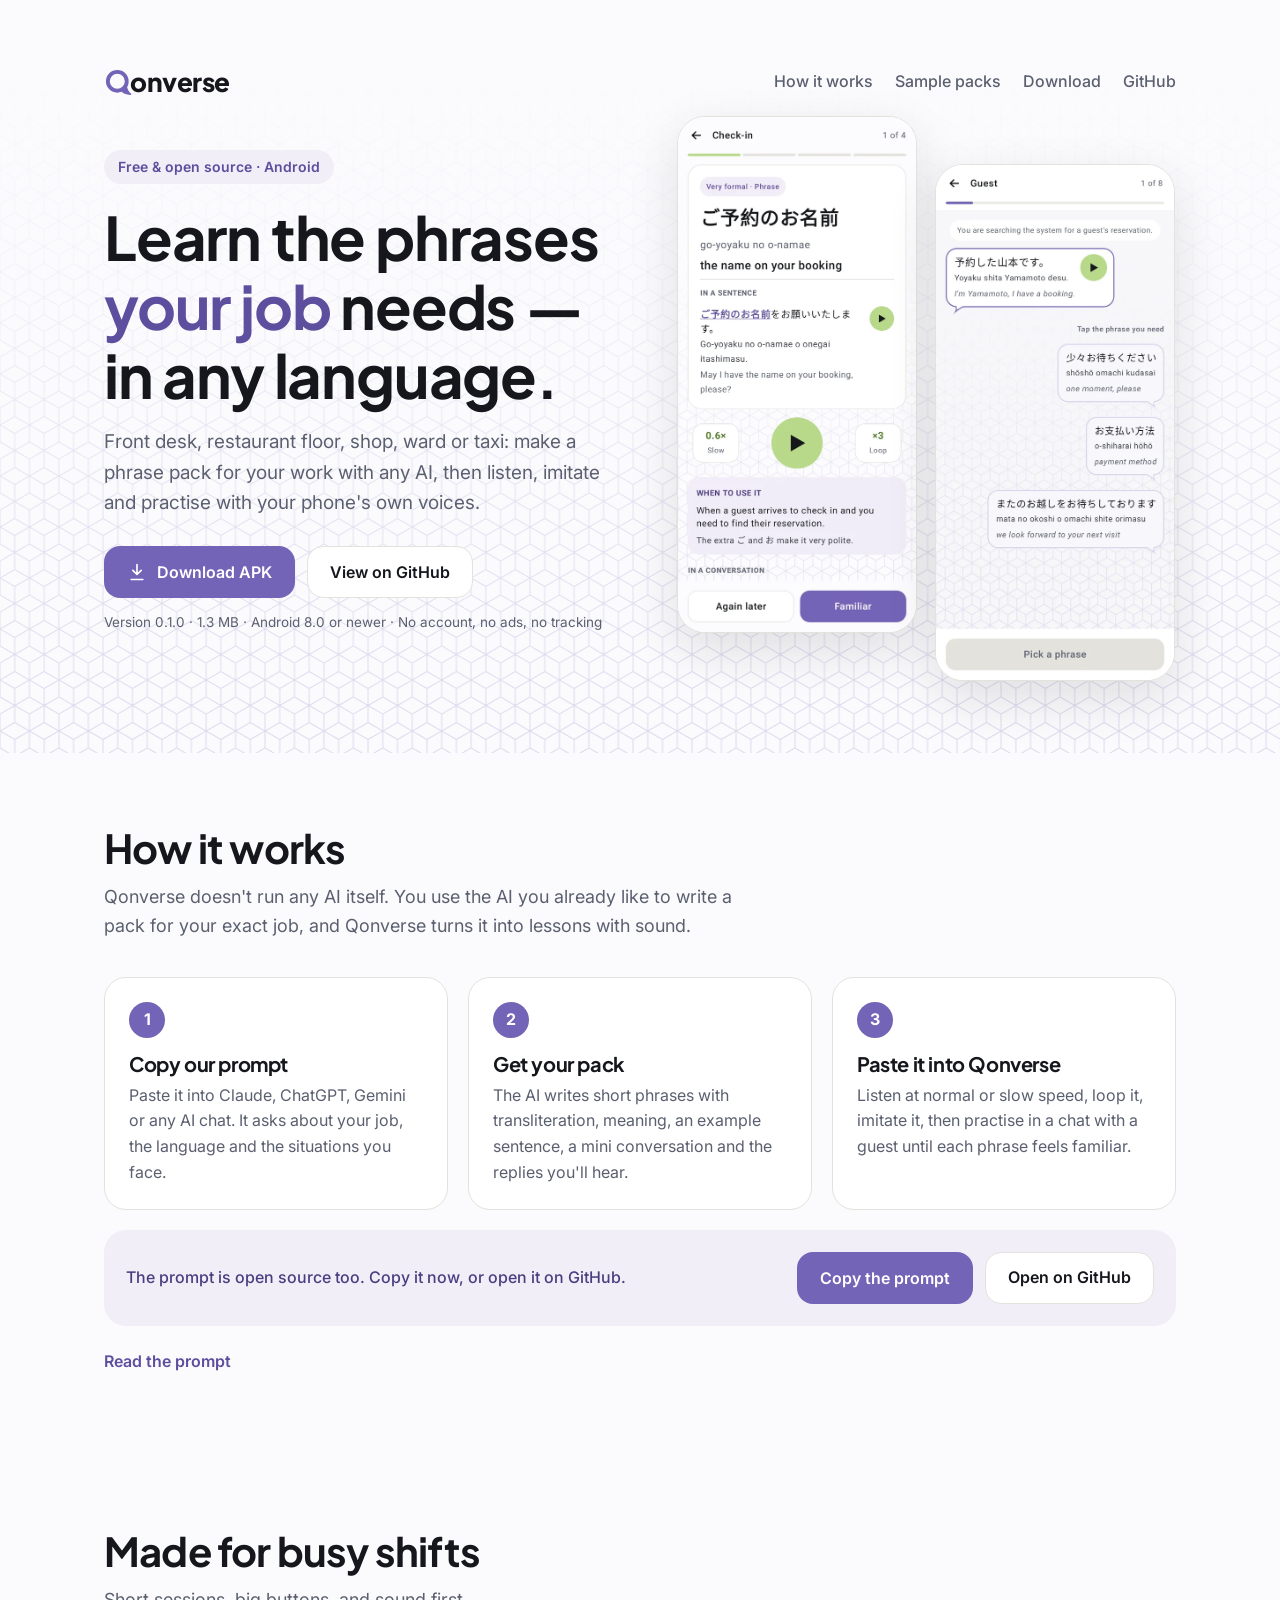
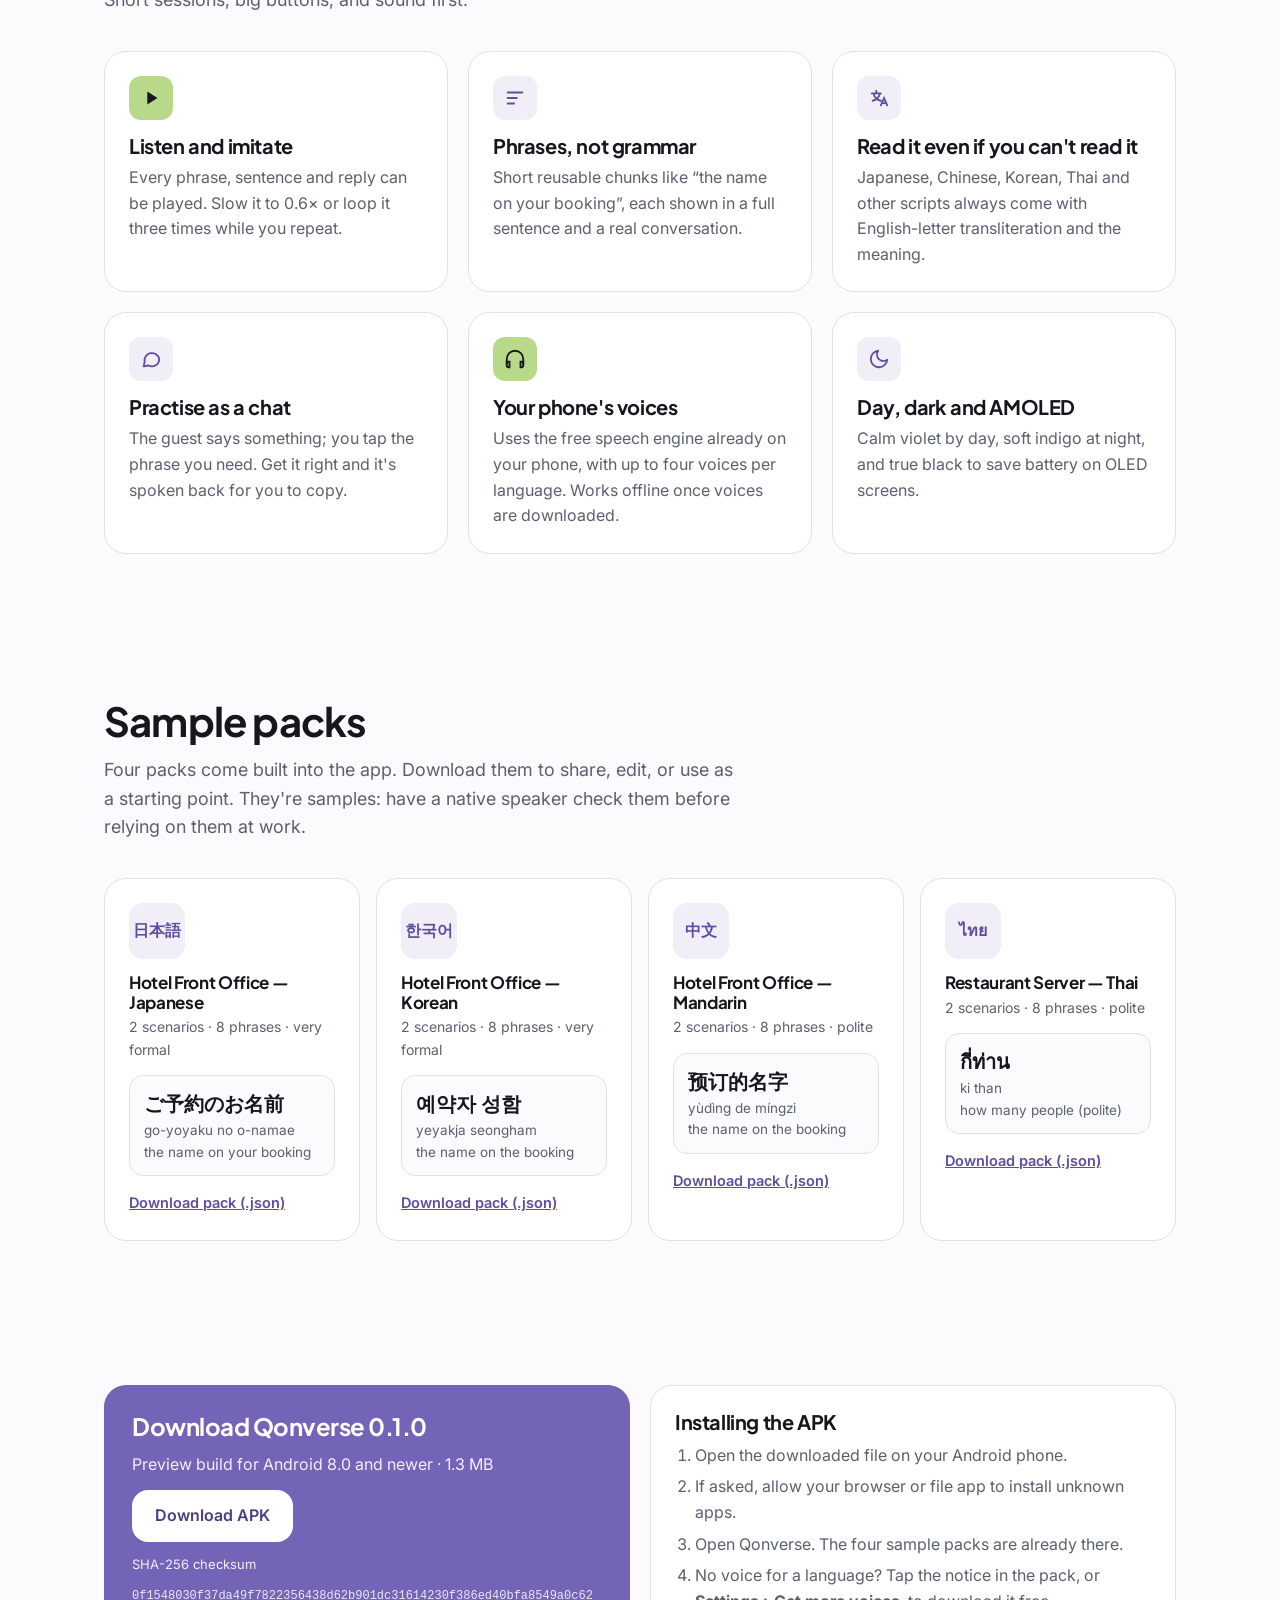
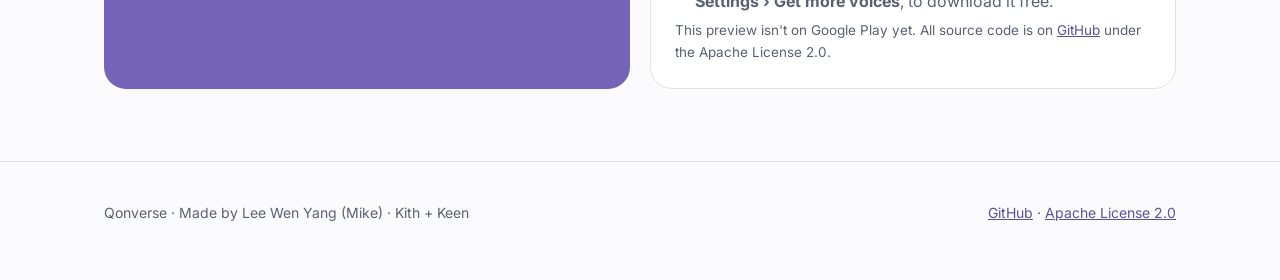
==== docs/index.html @ cc16e21d "Qonverse 0.1.0: Android app, sample packs and landing page - Kotlin + Jetpack Compose app: paste or " ====
<!doctype html>
<html lang="en">
<head>
<meta charset="utf-8">
<meta name="viewport" content="width=device-width, initial-scale=1">
<title>Qonverse — learn the phrases your job needs</title>
<meta name="description" content="Qonverse is a free, open source Android app for learning the short spoken phrases you need at work, in any language. Make a phrase pack with any AI, then listen, imitate and practise.">
<link rel="icon" href="data:image/svg+xml,%3Csvg xmlns='http://www.w3.org/2000/svg' viewBox='0 0 40 40'%3E%3Crect width='40' height='40' rx='10' fill='%237464B8'/%3E%3Cg transform='translate(5 5) scale(.75)'%3E%3Ccircle cx='19' cy='19' r='13.5' fill='none' stroke='white' stroke-width='5'/%3E%3Cpath d='M24 31.2 Q28.6 37.2 38 37.6 Q32.6 33.2 31.4 24' fill='white'/%3E%3C/g%3E%3C/svg%3E">
<link rel="preconnect" href="https://fonts.googleapis.com">
<link rel="stylesheet" href="https://fonts.googleapis.com/css2?family=Inter:wght@400;500;600&family=Plus+Jakarta+Sans:wght@700;800&display=swap">
<style>
:root{
  --bg:#FBFBFD; --surface:#FFFFFF; --ink:#15171C; --muted:#5B6070; --line:#E4E2DC;
  --box:#7464B8; --box-text:#5D4E9E; --box-deep:#4A3E80; --box-soft:#F1EEF8;
  --audio:#B8D98A; --audio-text:#557A2E; --orange:#DDA855;
}
@media (prefers-color-scheme: dark){
  :root{ --bg:#101315; --surface:#1A1E21; --ink:#ECEDEA; --muted:#A2A8AE; --line:#2C3236;
    --box:#565C9E; --box-text:#A9B0D8; --box-deep:#C5CAE6; --box-soft:#1F2035; --audio:#6FB8AE; --audio-text:#6FB8AE; }
}
*{box-sizing:border-box}
html{scroll-behavior:smooth}
body{margin:0;background:var(--bg);color:var(--ink);font:16px/1.6 Inter,system-ui,sans-serif;-webkit-font-smoothing:antialiased}
a{color:var(--box-text)}
a:hover{color:var(--box-deep)}
h1,h2,h3{font-family:"Plus Jakarta Sans",Inter,sans-serif;letter-spacing:-.02em;line-height:1.15;margin:0}
.wrap{max-width:1120px;margin:0 auto;padding:0 24px}
.cubes{position:absolute;inset:0;z-index:-1;pointer-events:none;color:var(--box);opacity:.22;
  -webkit-mask-image:linear-gradient(to top,#000 0%,rgba(0,0,0,.7) 35%,rgba(0,0,0,.25) 65%,transparent 92%);
          mask-image:linear-gradient(to top,#000 0%,rgba(0,0,0,.7) 35%,rgba(0,0,0,.25) 65%,transparent 92%)}
header.top{display:flex;align-items:center;justify-content:space-between;padding:20px 0}
.logo{display:flex;align-items:center;font:800 26px/1 "Plus Jakarta Sans",sans-serif;letter-spacing:-.02em;color:var(--ink);text-decoration:none}
.logo svg{flex:none}
.logo span{margin-left:-.06em}
nav.links{display:flex;gap:22px;flex-wrap:wrap}
nav.links a{color:var(--muted);text-decoration:none;font-weight:500}
nav.links a:hover{color:var(--ink)}
.hero{position:relative;isolation:isolate;padding:48px 0 72px;overflow:hidden}
.hero-grid{display:grid;grid-template-columns:minmax(0,1.05fr) minmax(0,1fr);gap:48px;align-items:center}
.eyebrow{display:inline-block;background:var(--box-soft);color:var(--box-text);font-weight:600;font-size:14px;border-radius:999px;padding:6px 14px}
.hero h1{font-size:clamp(38px,5.4vw,60px);margin:18px 0 18px}
.hero h1 em{font-style:normal;color:var(--box-text)}
.lead{font-size:19px;color:var(--muted);max-width:560px;margin:0 0 28px}
.cta{display:flex;gap:12px;flex-wrap:wrap;align-items:center}
.btn{display:inline-flex;align-items:center;gap:10px;min-height:52px;padding:0 22px;border-radius:16px;font-weight:600;font-size:16px;text-decoration:none;border:1px solid transparent;cursor:pointer;font-family:inherit}
.btn-primary{background:var(--box);color:#fff}
.btn-primary:hover{color:#fff;filter:brightness(1.07)}
.btn-ghost{background:var(--surface);color:var(--ink);border-color:var(--line)}
.btn-ghost:hover{color:var(--ink);border-color:var(--box)}
.fine{font-size:13.5px;color:var(--muted);margin-top:14px}
.phones{display:flex;gap:18px;justify-content:center;align-items:flex-start}
.phone{width:min(240px,30vw);border-radius:28px;overflow:hidden;border:1px solid var(--line);background:var(--surface);box-shadow:0 18px 50px rgba(21,23,28,.12)}
.phone img{display:block;width:100%;height:auto}
.phone.lift{margin-top:48px}
section{padding:72px 0}
.sec-title{font-size:clamp(28px,3.6vw,40px);margin-bottom:12px}
.sec-lead{color:var(--muted);font-size:18px;max-width:640px;margin:0 0 36px}
.steps{display:grid;grid-template-columns:repeat(3,minmax(0,1fr));gap:20px}
.card{background:var(--surface);border:1px solid var(--line);border-radius:22px;padding:24px}
.num{width:36px;height:36px;border-radius:18px;background:var(--box);color:#fff;font-weight:700;display:flex;align-items:center;justify-content:center;margin-bottom:14px}
.card h3{font-size:20px;margin-bottom:8px}
.card p{margin:0;color:var(--muted)}
.prompt-box{margin-top:20px;background:var(--box-soft);border-radius:22px;padding:22px;display:flex;gap:16px;align-items:center;justify-content:space-between;flex-wrap:wrap}
.prompt-box p{margin:0;color:var(--box-deep);font-weight:500;max-width:620px}
details{margin-top:14px}
details summary{cursor:pointer;color:var(--box-text);font-weight:600;min-height:44px;display:flex;align-items:center}
details pre{white-space:pre-wrap;background:var(--surface);border:1px solid var(--line);border-radius:16px;padding:18px;font-size:13px;max-height:420px;overflow:auto}
.features{display:grid;grid-template-columns:repeat(3,minmax(0,1fr));gap:20px}
.feat .ico{width:44px;height:44px;border-radius:12px;display:flex;align-items:center;justify-content:center;margin-bottom:14px}
.ico.box{background:var(--box-soft);color:var(--box-text)}
.ico.audio{background:var(--audio);color:#15171C}
.packs{display:grid;grid-template-columns:repeat(4,minmax(0,1fr));gap:16px}
.pack .badge{width:56px;height:56px;border-radius:14px;background:var(--box-soft);color:var(--box-text);font-weight:700;display:flex;align-items:center;justify-content:center;margin-bottom:14px}
.pack h3{font-size:17px;margin-bottom:4px}
.pack .sample{margin:14px 0;padding:12px 14px;border-radius:14px;background:var(--bg);border:1px solid var(--line)}
.pack .sample b{display:block;font-size:20px;font-weight:600}
.pack .sample span{display:block;font-size:13.5px;color:var(--muted)}
.pack a{font-weight:600;font-size:14.5px}
.split{display:grid;grid-template-columns:minmax(0,1fr) minmax(0,1fr);gap:20px}
ol.install{margin:0;padding-left:20px;color:var(--muted)}
ol.install li{margin:6px 0}
.dl-card{background:var(--box);color:#fff;border-radius:22px;padding:28px;display:flex;flex-direction:column;gap:12px}
.dl-card h3{font-size:24px;color:#fff}
.dl-card p{margin:0;color:rgba(255,255,255,.9)}
.dl-card .btn{background:#fff;color:var(--box-deep);align-self:flex-start}
.dl-card code{font-size:12px;word-break:break-all;color:rgba(255,255,255,.85)}
footer{padding:40px 0 56px;border-top:1px solid var(--line);color:var(--muted);font-size:14px}
footer .row{display:flex;justify-content:space-between;gap:16px;flex-wrap:wrap;align-items:center}
@media (max-width:900px){
  .hero-grid,.split{grid-template-columns:1fr}
  .steps,.features{grid-template-columns:1fr}
  .packs{grid-template-columns:repeat(2,minmax(0,1fr))}
  .phone{width:min(200px,42vw)} .phone.hide-sm{display:none}
}
@media (max-width:520px){ .packs{grid-template-columns:1fr} nav.links{display:none} }
</style>
</head>
<body>

<div class="hero">
  <svg class="cubes" aria-hidden="true" width="100%" height="100%"><defs><pattern id="cube" width="29.445" height="51" patternUnits="userSpaceOnUse"><path d="M-29.44 -34.00L-14.72 -42.50L0.00 -34.00L0.00 -17.00L-14.72 -8.50L-29.44 -17.00ZM-29.44 -34.00L-14.72 -25.50L0.00 -34.00M-14.72 -25.50L-14.72 -8.50M0.00 -34.00L14.72 -42.50L29.44 -34.00L29.44 -17.00L14.72 -8.50L0.00 -17.00ZM0.00 -34.00L14.72 -25.50L29.44 -34.00M14.72 -25.50L14.72 -8.50M29.44 -34.00L44.17 -42.50L58.89 -34.00L58.89 -17.00L44.17 -8.50L29.44 -17.00ZM29.44 -34.00L44.17 -25.50L58.89 -34.00M44.17 -25.50L44.17 -8.50M58.89 -34.00L73.61 -42.50L88.33 -34.00L88.33 -17.00L73.61 -8.50L58.89 -17.00ZM58.89 -34.00L73.61 -25.50L88.33 -34.00M73.61 -25.50L73.61 -8.50M-44.17 -8.50L-29.44 -17.00L-14.72 -8.50L-14.72 8.50L-29.44 17.00L-44.17 8.50ZM-44.17 -8.50L-29.44 0.00L-14.72 -8.50M-29.44 0.00L-29.44 17.00M-14.72 -8.50L0.00 -17.00L14.72 -8.50L14.72 8.50L0.00 17.00L-14.72 8.50ZM-14.72 -8.50L0.00 0.00L14.72 -8.50M0.00 0.00L0.00 17.00M14.72 -8.50L29.44 -17.00L44.17 -8.50L44.17 8.50L29.44 17.00L14.72 8.50ZM14.72 -8.50L29.44 0.00L44.17 -8.50M29.44 0.00L29.44 17.00M44.17 -8.50L58.89 -17.00L73.61 -8.50L73.61 8.50L58.89 17.00L44.17 8.50ZM44.17 -8.50L58.89 0.00L73.61 -8.50M58.89 0.00L58.89 17.00M-29.44 17.00L-14.72 8.50L0.00 17.00L0.00 34.00L-14.72 42.50L-29.44 34.00ZM-29.44 17.00L-14.72 25.50L0.00 17.00M-14.72 25.50L-14.72 42.50M0.00 17.00L14.72 8.50L29.44 17.00L29.44 34.00L14.72 42.50L0.00 34.00ZM0.00 17.00L14.72 25.50L29.44 17.00M14.72 25.50L14.72 42.50M29.44 17.00L44.17 8.50L58.89 17.00L58.89 34.00L44.17 42.50L29.44 34.00ZM29.44 17.00L44.17 25.50L58.89 17.00M44.17 25.50L44.17 42.50M58.89 17.00L73.61 8.50L88.33 17.00L88.33 34.00L73.61 42.50L58.89 34.00ZM58.89 17.00L73.61 25.50L88.33 17.00M73.61 25.50L73.61 42.50M-44.17 42.50L-29.44 34.00L-14.72 42.50L-14.72 59.50L-29.44 68.00L-44.17 59.50ZM-44.17 42.50L-29.44 51.00L-14.72 42.50M-29.44 51.00L-29.44 68.00M-14.72 42.50L0.00 34.00L14.72 42.50L14.72 59.50L0.00 68.00L-14.72 59.50ZM-14.72 42.50L0.00 51.00L14.72 42.50M0.00 51.00L0.00 68.00M14.72 42.50L29.44 34.00L44.17 42.50L44.17 59.50L29.44 68.00L14.72 59.50ZM14.72 42.50L29.44 51.00L44.17 42.50M29.44 51.00L29.44 68.00M44.17 42.50L58.89 34.00L73.61 42.50L73.61 59.50L58.89 68.00L44.17 59.50ZM44.17 42.50L58.89 51.00L73.61 42.50M58.89 51.00L58.89 68.00M-29.44 68.00L-14.72 59.50L0.00 68.00L0.00 85.00L-14.72 93.50L-29.44 85.00ZM-29.44 68.00L-14.72 76.50L0.00 68.00M-14.72 76.50L-14.72 93.50M0.00 68.00L14.72 59.50L29.44 68.00L29.44 85.00L14.72 93.50L0.00 85.00ZM0.00 68.00L14.72 76.50L29.44 68.00M14.72 76.50L14.72 93.50M29.44 68.00L44.17 59.50L58.89 68.00L58.89 85.00L44.17 93.50L29.44 85.00ZM29.44 68.00L44.17 76.50L58.89 68.00M44.17 76.50L44.17 93.50M58.89 68.00L73.61 59.50L88.33 68.00L88.33 85.00L73.61 93.50L58.89 85.00ZM58.89 68.00L73.61 76.50L88.33 68.00M73.61 76.50L73.61 93.50" fill="none" stroke="currentColor" stroke-width="1" stroke-linejoin="round"/></pattern></defs><rect width="100%" height="100%" fill="url(#cube)"/></svg>
  <div class="wrap">
    <header class="top">
      <a class="logo" href="#" aria-label="Qonverse home">
        <svg width="28" height="28" viewBox="0 0 40 40" fill="none" aria-hidden="true"><circle cx="19" cy="19" r="13.5" stroke="var(--box)" stroke-width="5.5"/><path d="M24 31.2 Q28.6 37.2 38 37.6 Q32.6 33.2 31.4 24" fill="var(--box)" stroke="var(--box)" stroke-width="2" stroke-linejoin="round"/></svg><span>onverse</span>
      </a>
      <nav class="links" aria-label="Page sections">
        <a href="#how">How it works</a><a href="#packs">Sample packs</a><a href="#download">Download</a><a href="https://github.com/aadvark/Qonverse">GitHub</a>
      </nav>
    </header>
    <div class="hero-grid">
      <div>
        <span class="eyebrow">Free &amp; open source · Android</span>
        <h1>Learn the phrases <em>your job</em> needs — in any language.</h1>
        <p class="lead">Front desk, restaurant floor, shop, ward or taxi: make a phrase pack for your work with any AI, then listen, imitate and practise with your phone's own voices.</p>
        <div class="cta">
          <a class="btn btn-primary" href="download/Qonverse-0.1.0.apk" download>
            <svg width="20" height="20" viewBox="0 0 24 24" fill="none" stroke="currentColor" stroke-width="2" stroke-linecap="round" stroke-linejoin="round" aria-hidden="true"><path d="M12 3v12M7 10l5 5 5-5M5 21h14"/></svg>
            Download APK
          </a>
          <a class="btn btn-ghost" href="https://github.com/aadvark/Qonverse">View on GitHub</a>
        </div>
        <p class="fine">Version 0.1.0 · 1.3 MB · Android 8.0 or newer · No account, no ads, no tracking</p>
      </div>
      <div class="phones">
        <div class="phone"><img src="img/03-phrase.webp" width="540" height="1169" alt="Phrase screen showing ご予約のお名前 with romaji, meaning, an example sentence and a big play button"></div>
        <div class="phone lift"><img src="img/04-practice.webp" width="540" height="1169" alt="Chat-style review: the guest asks where breakfast is and you pick the right phrase"></div>
      </div>
    </div>
  </div>
</div>

<section id="how">
  <div class="wrap">
    <h2 class="sec-title">How it works</h2>
    <p class="sec-lead">Qonverse doesn't run any AI itself. You use the AI you already like to write a pack for your exact job, and Qonverse turns it into lessons with sound.</p>
    <div class="steps">
      <div class="card"><div class="num">1</div><h3>Copy our prompt</h3><p>Paste it into Claude, ChatGPT, Gemini or any AI chat. It asks about your job, the language and the situations you face.</p></div>
      <div class="card"><div class="num">2</div><h3>Get your pack</h3><p>The AI writes short phrases with transliteration, meaning, an example sentence, a mini conversation and the replies you'll hear.</p></div>
      <div class="card"><div class="num">3</div><h3>Paste it into Qonverse</h3><p>Listen at normal or slow speed, loop it, imitate it, then practise in a chat with a guest until each phrase feels familiar.</p></div>
    </div>
    <div class="prompt-box">
      <p>The prompt is open source too. Copy it now, or open it on GitHub.</p>
      <div class="cta">
        <button class="btn btn-primary" id="copy" type="button">Copy the prompt</button>
        <a class="btn btn-ghost" href="https://github.com/aadvark/Qonverse/blob/main/prompts/pack-generator-prompt.md">Open on GitHub</a>
      </div>
    </div>
    <details><summary>Read the prompt</summary><pre id="prompt"># Qonverse — Scenario Pack Generator Prompt (v1.2)

Paste everything below the line into any AI chat (Claude, ChatGPT, Gemini, a local model). The AI will interview you, confirm your choices, then output a scenario pack. Copy that pack and paste it into the Qonverse app.

---

You are the **Qonverse Pack Builder**. Qonverse is an open source app that helps working people learn the short spoken phrases they need for their job in another language. The app shows each phrase with its English-letter transliteration and meaning, reads it aloud with text-to-speech so the learner can imitate it, shows it used in a full sentence, and gives a real example of when to use it.

Your job has two phases. Do not skip or merge them.

## PHASE 1 — Interview

Ask the questions below to understand what the learner needs. Rules:
- Ask **one or two questions at a time**, in plain friendly language. Never dump the whole list at once.
- Offer short examples or choices so the learner can answer quickly.
- If an answer is vague, ask one follow-up. If the learner says &quot;you decide&quot;, choose a sensible default and say what you picked.
- Skip any question the learner has already answered.

Find out:
1. **Industry and role.** For example: hotel front office, F&amp;B server, retail sales, nurse, tour guide, taxi driver.
2. **Target language** they want to learn, plus any **region or dialect**. For example: Japanese, Mandarin (Mainland or Taiwan), Spanish (Spain or Mexico), Cantonese, Thai, Vietnamese, Korean.
3. **Their own language**, which is the language for meanings and notes.
4. **Who they speak to**: guests, customers, patients, colleagues, a boss. This decides the politeness level.
5. **Politeness level**: very formal, polite, or casual. Recommend one based on answer 4.
6. **Current level** in the target language: none, beginner, or some basics.
7. **Scenarios** they need. Suggest 6–10 typical situations for their role and let them add, remove or reorder. For a hotel front office, suggest things like check-in, check-out, room problems, directions, recommendations, payment, phone reservations, and lost and found.
8. **Phrases per scenario.** Default 10, maximum 15.
9. **Anything specific** to their workplace, such as local landmarks, the hotel&#x27;s own services, or common guest nationalities.

Do not ask whether they want transliteration: it is always included for languages that are not written in Latin letters.

When you have enough, show a **short summary** of all choices and ask: &quot;Shall I generate your pack?&quot; Only continue when they confirm.

## PHASE 2 — Generate the pack

Output **only** a single JSON code block that follows the schema below exactly, with no commentary before or after it. If the pack is too long for one reply, split it by scenario: say &quot;Part 1 of N&quot;, output valid JSON containing only those scenarios (same `pack` header each time), and wait for the learner to say &quot;next&quot;.

### What counts as a phrase
A phrase is a **short, reusable chunk, not a full sentence**: usually 1–6 words, the building block a worker slots into many sentences. For example:
- Good phrases: ご予約のお名前 (go-yoyaku no o-namae, &quot;the name on your booking&quot;), 少々お待ちください (shōshō omachi kudasai, &quot;one moment, please&quot;), お会計 (o-kaikei, &quot;the bill&quot;), こちらでございます (kochira de gozaimasu, &quot;here it is&quot;).
- Not phrases: いらっしゃいませ。ご予約のお名前をお願いいたします。 That is a whole sentence. Put it in `in_a_sentence` instead.

Fixed polite expressions that are short and used whole (like 少々お待ちください) count as phrases.

### Transliteration and meaning — always together
If the target language is **not written in Latin letters** (for example Japanese, Chinese, Cantonese, Korean, Thai, Khmer, Burmese, Hindi, Tamil, Arabic, Russian), then **every** piece of target-language text in the pack must come with both:
- `romanization`: an English-letter transliteration a learner can read aloud, and
- `meaning`: what it means in the learner&#x27;s language.

This applies to the phrase itself, `in_a_sentence`, every `variants` entry, every `example.dialogue` line, every `likely_responses` entry, and the scenario title (`title_target` with `title_romanization`). Never leave a line of foreign script without its transliteration and meaning.

Use one standard system for the whole pack and name it in `romanization_system`:
- Japanese: Hepburn (with macrons, e.g. ō)
- Mandarin: Hanyu Pinyin with tone marks (e.g. nín hǎo)
- Cantonese: Jyutping with tone numbers (e.g. nei5 hou2)
- Korean: Revised Romanization (e.g. annyeonghaseyo)
- Thai: Royal Thai General System, plus tone marks in `notes` where tone changes meaning
- Others: the most widely used standard for that language

For languages written in Latin letters (for example Vietnamese, Malay, Indonesian, Tagalog, Spanish), leave `romanization` empty, because the text can already be read. Still give `meaning` everywhere.

### Content rules
- **Phrases, not sentences.** The `text` field holds only the short phrase. Every phrase must also have `in_a_sentence`, one natural full sentence that uses the phrase exactly as written.
- **Native and natural.** Choose what a skilled native-speaking professional in that role would actually say, not a textbook or literal translation.
- **Correct politeness.** Match the chosen level consistently. Flag any phrase that is more casual or more formal than usual in its `notes`.
- **Speakable text.** `text` and every sentence field must be clean for text-to-speech: no brackets, slashes, transliteration, alternatives or notes inside them. Put alternatives in `variants` and transliteration in `romanization`.
- **Reusable patterns.** Where a phrase has a swappable slot, show it with `{curly braces}` in `pattern` (for example `{number}階`), and give a filled-in version in `text`.
- **Real context.** Every phrase needs `when_to_use` and an `example`: a realistic moment at work and a 2–4 line mini dialogue in full sentences. At least one of the learner&#x27;s lines must contain the phrase; mark that line with `&quot;uses_phrase&quot;: true`.
- **Understand the reply.** Give 1–3 `likely_responses` the other person might say, so the learner can understand the answer.
- **Correct language codes.** Use BCP-47 tags the phone&#x27;s text-to-speech understands (for example `ja-JP`, `zh-CN`, `zh-TW`, `yue-HK`, `ko-KR`, `th-TH`, `vi-VN`, `es-MX`).
- **Unique IDs.** Lowercase, hyphenated, unique within the pack.
- Do not invent facts about the learner&#x27;s real workplace beyond what they told you.

### Schema

```json
{
  &quot;qonverse_pack_version&quot;: &quot;1.2&quot;,
  &quot;pack&quot;: {
    &quot;id&quot;: &quot;hotel-front-office-ja&quot;,
    &quot;title&quot;: &quot;Hotel Front Office — Japanese&quot;,
    &quot;description&quot;: &quot;Polite Japanese phrases for front desk staff serving hotel guests.&quot;,
    &quot;industry&quot;: &quot;Hospitality&quot;,
    &quot;role&quot;: &quot;Front office agent&quot;,
    &quot;audience&quot;: &quot;Hotel guests&quot;,
    &quot;learner_language&quot;: &quot;en&quot;,
    &quot;target_language&quot;: &quot;ja-JP&quot;,
    &quot;romanization_system&quot;: &quot;Hepburn&quot;,
    &quot;politeness&quot;: &quot;very formal&quot;,
    &quot;level&quot;: &quot;beginner&quot;,
    &quot;generated_by&quot;: &quot;AI model name if known&quot;,
    &quot;created&quot;: &quot;YYYY-MM-DD&quot;
  },
  &quot;scenarios&quot;: [
    {
      &quot;id&quot;: &quot;check-in&quot;,
      &quot;title&quot;: &quot;Check-in&quot;,
      &quot;title_target&quot;: &quot;チェックイン&quot;,
      &quot;title_romanization&quot;: &quot;chekku-in&quot;,
      &quot;context&quot;: &quot;Greeting arriving guests and finding their booking.&quot;,
      &quot;phrases&quot;: [
        {
          &quot;id&quot;: &quot;check-in-01&quot;,
          &quot;text&quot;: &quot;ご予約のお名前&quot;,
          &quot;romanization&quot;: &quot;go-yoyaku no o-namae&quot;,
          &quot;meaning&quot;: &quot;the name on your booking&quot;,
          &quot;literal&quot;: &quot;(honorific) booking&#x27;s (honorific) name&quot;,
          &quot;pattern&quot;: &quot;&quot;,
          &quot;variants&quot;: [
            { &quot;text&quot;: &quot;お名前&quot;, &quot;romanization&quot;: &quot;o-namae&quot;, &quot;meaning&quot;: &quot;your name&quot; }
          ],
          &quot;politeness&quot;: &quot;very formal&quot;,
          &quot;in_a_sentence&quot;: {
            &quot;text&quot;: &quot;ご予約のお名前をお願いいたします。&quot;,
            &quot;romanization&quot;: &quot;Go-yoyaku no o-namae o onegai itashimasu.&quot;,
            &quot;meaning&quot;: &quot;May I have the name on your booking, please?&quot;
          },
          &quot;when_to_use&quot;: &quot;When a guest arrives to check in and you need to find their reservation.&quot;,
          &quot;notes&quot;: &quot;The extra ご and お make it very polite. Say it with a slight bow.&quot;,
          &quot;example&quot;: {
            &quot;setting&quot;: &quot;A guest walks up to the front desk with their luggage.&quot;,
            &quot;dialogue&quot;: [
              { &quot;speaker&quot;: &quot;you&quot;, &quot;uses_phrase&quot;: true, &quot;text&quot;: &quot;いらっしゃいませ。ご予約のお名前をお願いいたします。&quot;, &quot;romanization&quot;: &quot;Irasshaimase. Go-yoyaku no o-namae o onegai itashimasu.&quot;, &quot;meaning&quot;: &quot;Welcome. May I have the name on your booking?&quot; },
              { &quot;speaker&quot;: &quot;guest&quot;, &quot;text&quot;: &quot;田中です。&quot;, &quot;romanization&quot;: &quot;Tanaka desu.&quot;, &quot;meaning&quot;: &quot;It&#x27;s Tanaka.&quot; },
              { &quot;speaker&quot;: &quot;you&quot;, &quot;text&quot;: &quot;田中様ですね。少々お待ちくださいませ。&quot;, &quot;romanization&quot;: &quot;Tanaka-sama desu ne. Shōshō omachi kudasaimase.&quot;, &quot;meaning&quot;: &quot;Mr/Ms Tanaka. One moment, please.&quot; }
            ]
          },
          &quot;likely_responses&quot;: [
            { &quot;text&quot;: &quot;予約はしていません。&quot;, &quot;romanization&quot;: &quot;Yoyaku wa shite imasen.&quot;, &quot;meaning&quot;: &quot;I don&#x27;t have a booking.&quot; },
            { &quot;text&quot;: &quot;会社の名前で予約しました。&quot;, &quot;romanization&quot;: &quot;Kaisha no namae de yoyaku shimashita.&quot;, &quot;meaning&quot;: &quot;I booked under my company&#x27;s name.&quot; }
          ]
        }
      ]
    }
  ]
}
```

### Field reference
| Field | Required | Notes |
|---|---|---|
| `text` | Yes | The short phrase only (usually 1–6 words). Exactly what text-to-speech reads aloud. |
| `romanization` | Yes, for non-Latin scripts | English-letter transliteration. One system for the whole pack. Empty for Latin-script languages. |
| `meaning` | Yes | Natural meaning in the learner&#x27;s language. Required on every piece of target-language text. |
| `literal` | Optional | Word-for-word meaning, when it helps understanding. |
| `pattern` | Optional | Reusable template with `{slots}`, e.g. `{number}階`. |
| `variants` | Optional | Alternative wordings, each `{text, romanization, meaning}`. |
| `politeness` | Yes | `very formal`, `polite` or `casual`. |
| `in_a_sentence` | Yes | One full sentence using the phrase exactly as written: `{text, romanization, meaning}`. |
| `when_to_use` | Yes | One sentence on the real-work moment. |
| `notes` | Optional | Cultural tips, tones, pronunciation traps, gestures. |
| `example.dialogue[]` | Yes | 2–4 lines in full sentences, each `{speaker, text, romanization, meaning}`. `speaker` is `you`, `guest`, `customer`, `patient`, `colleague`, or the audience term chosen. Mark the line(s) that contain the phrase with `&quot;uses_phrase&quot;: true`. |
| `likely_responses` | Yes | 1–3 replies the learner should recognise, each `{text, romanization, meaning}`. |
| `title_target`, `title_romanization` | Yes | Scenario name in the target language and its transliteration. |

Start now with Phase 1. Greet the learner in one sentence and ask your first question.
</pre></details>
  </div>
</section>

<section>
  <div class="wrap">
    <h2 class="sec-title">Made for busy shifts</h2>
    <p class="sec-lead">Short sessions, big buttons, and sound first.</p>
    <div class="features">
      <div class="card feat"><div class="ico audio"><svg width="22" height="22" viewBox="0 0 24 24" fill="currentColor" aria-hidden="true"><path d="M8 5v14l11-7z"/></svg></div><h3>Listen and imitate</h3><p>Every phrase, sentence and reply can be played. Slow it to 0.6× or loop it three times while you repeat.</p></div>
      <div class="card feat"><div class="ico box"><svg width="22" height="22" viewBox="0 0 24 24" fill="none" stroke="currentColor" stroke-width="2" stroke-linecap="round" aria-hidden="true"><path d="M4 6h16M4 12h10M4 18h7"/></svg></div><h3>Phrases, not grammar</h3><p>Short reusable chunks like “the name on your booking”, each shown in a full sentence and a real conversation.</p></div>
      <div class="card feat"><div class="ico box"><svg width="22" height="22" viewBox="0 0 24 24" fill="none" stroke="currentColor" stroke-width="2" stroke-linecap="round" aria-hidden="true"><path d="M4 7h10M9 4v3M6 7c1 4 4 7 8 8M13 7c-1 4-4 7-8 8M14 20l3.5-8 3.5 8M15 17.5h5"/></svg></div><h3>Read it even if you can't read it</h3><p>Japanese, Chinese, Korean, Thai and other scripts always come with English-letter transliteration and the meaning.</p></div>
      <div class="card feat"><div class="ico box"><svg width="22" height="22" viewBox="0 0 24 24" fill="none" stroke="currentColor" stroke-width="2" stroke-linecap="round" stroke-linejoin="round" aria-hidden="true"><path d="M21 12a8 8 0 0 1-11.6 7.1L4 20l1-4.6A8 8 0 1 1 21 12z"/></svg></div><h3>Practise as a chat</h3><p>The guest says something; you tap the phrase you need. Get it right and it's spoken back for you to copy.</p></div>
      <div class="card feat"><div class="ico audio"><svg width="22" height="22" viewBox="0 0 24 24" fill="none" stroke="currentColor" stroke-width="2" stroke-linecap="round" aria-hidden="true"><path d="M3 18v-6a9 9 0 0 1 18 0v6"/><path d="M21 19a2 2 0 0 1-2 2h-1v-6h3zM3 19a2 2 0 0 0 2 2h1v-6H3z"/></svg></div><h3>Your phone's voices</h3><p>Uses the free speech engine already on your phone, with up to four voices per language. Works offline once voices are downloaded.</p></div>
      <div class="card feat"><div class="ico box"><svg width="22" height="22" viewBox="0 0 24 24" fill="none" stroke="currentColor" stroke-width="2" stroke-linecap="round" stroke-linejoin="round" aria-hidden="true"><path d="M21 12.8A9 9 0 1 1 11.2 3a7 7 0 0 0 9.8 9.8z"/></svg></div><h3>Day, dark and AMOLED</h3><p>Calm violet by day, soft indigo at night, and true black to save battery on OLED screens.</p></div>
    </div>
  </div>
</section>

<section id="packs">
  <div class="wrap">
    <h2 class="sec-title">Sample packs</h2>
    <p class="sec-lead">Four packs come built into the app. Download them to share, edit, or use as a starting point. They're samples: have a native speaker check them before relying on them at work.</p>
    <div class="packs">
      <div class="card pack">
        <div class="badge" lang="ja">日本語</div>
        <h3>Hotel Front Office — Japanese</h3>
        <p style="margin:0;color:var(--muted);font-size:14px">2 scenarios · 8 phrases · very formal</p>
        <div class="sample"><b lang="ja">ご予約のお名前</b><span>go-yoyaku no o-namae</span><span>the name on your booking</span></div>
        <a href="packs/hotel-front-office-ja.json" download>Download pack (.json)</a>
      </div>
      <div class="card pack">
        <div class="badge" lang="ko">한국어</div>
        <h3>Hotel Front Office — Korean</h3>
        <p style="margin:0;color:var(--muted);font-size:14px">2 scenarios · 8 phrases · very formal</p>
        <div class="sample"><b lang="ko">예약자 성함</b><span>yeyakja seongham</span><span>the name on the booking</span></div>
        <a href="packs/hotel-front-office-ko.json" download>Download pack (.json)</a>
      </div>
      <div class="card pack">
        <div class="badge" lang="zh">中文</div>
        <h3>Hotel Front Office — Mandarin</h3>
        <p style="margin:0;color:var(--muted);font-size:14px">2 scenarios · 8 phrases · polite</p>
        <div class="sample"><b lang="zh">预订的名字</b><span>yùdìng de míngzi</span><span>the name on the booking</span></div>
        <a href="packs/hotel-front-office-zh.json" download>Download pack (.json)</a>
      </div>
      <div class="card pack">
        <div class="badge" lang="th">ไทย</div>
        <h3>Restaurant Server — Thai</h3>
        <p style="margin:0;color:var(--muted);font-size:14px">2 scenarios · 8 phrases · polite</p>
        <div class="sample"><b lang="th">กี่ท่าน</b><span>ki than</span><span>how many people (polite)</span></div>
        <a href="packs/restaurant-server-th.json" download>Download pack (.json)</a>
      </div>
    </div>
  </div>
</section>

<section id="download">
  <div class="wrap split">
    <div class="dl-card">
      <h3>Download Qonverse 0.1.0</h3>
      <p>Preview build for Android 8.0 and newer · 1.3 MB</p>
      <a class="btn" href="download/Qonverse-0.1.0.apk" download>Download APK</a>
      <p style="font-size:13px">SHA-256 checksum</p>
      <code>0f1548030f37da49f7822356438d62b901dc31614230f386ed40bfa8549a0c62</code>
    </div>
    <div class="card">
      <h3 style="margin-bottom:10px">Installing the APK</h3>
      <ol class="install">
        <li>Open the downloaded file on your Android phone.</li>
        <li>If asked, allow your browser or file app to install unknown apps.</li>
        <li>Open Qonverse. The four sample packs are already there.</li>
        <li>No voice for a language? Tap the notice in the pack, or <b>Settings › Get more voices</b>, to download it free.</li>
      </ol>
      <p class="fine">This preview isn't on Google Play yet. All source code is on <a href="https://github.com/aadvark/Qonverse">GitHub</a> under the Apache License 2.0.</p>
    </div>
  </div>
</section>

<footer>
  <div class="wrap row">
    <span>Qonverse · Made by Lee Wen Yang (Mike) · Kith + Keen</span>
    <span><a href="https://github.com/aadvark/Qonverse">GitHub</a> · <a href="https://github.com/aadvark/Qonverse/blob/main/LICENSE">Apache License 2.0</a></span>
  </div>
</footer>

<script>
(function(){
  var b=document.getElementById('copy'), pre=document.getElementById('prompt');
  if(!b||!pre) return;
  b.addEventListener('click',function(){
    var text=pre.textContent.split('\n---\n').slice(1).join('\n---\n')||pre.textContent;
    var done=function(){b.textContent='Copied — now open your AI';};
    if(navigator.clipboard&&navigator.clipboard.writeText){navigator.clipboard.writeText(text).then(done,function(){fallback(text);done();});}
    else{fallback(text);done();}
  });
  function fallback(t){var a=document.createElement('textarea');a.value=t;document.body.appendChild(a);a.select();try{document.execCommand('copy');}catch(e){}document.body.removeChild(a);}
})();
</script>
</body>
</html>
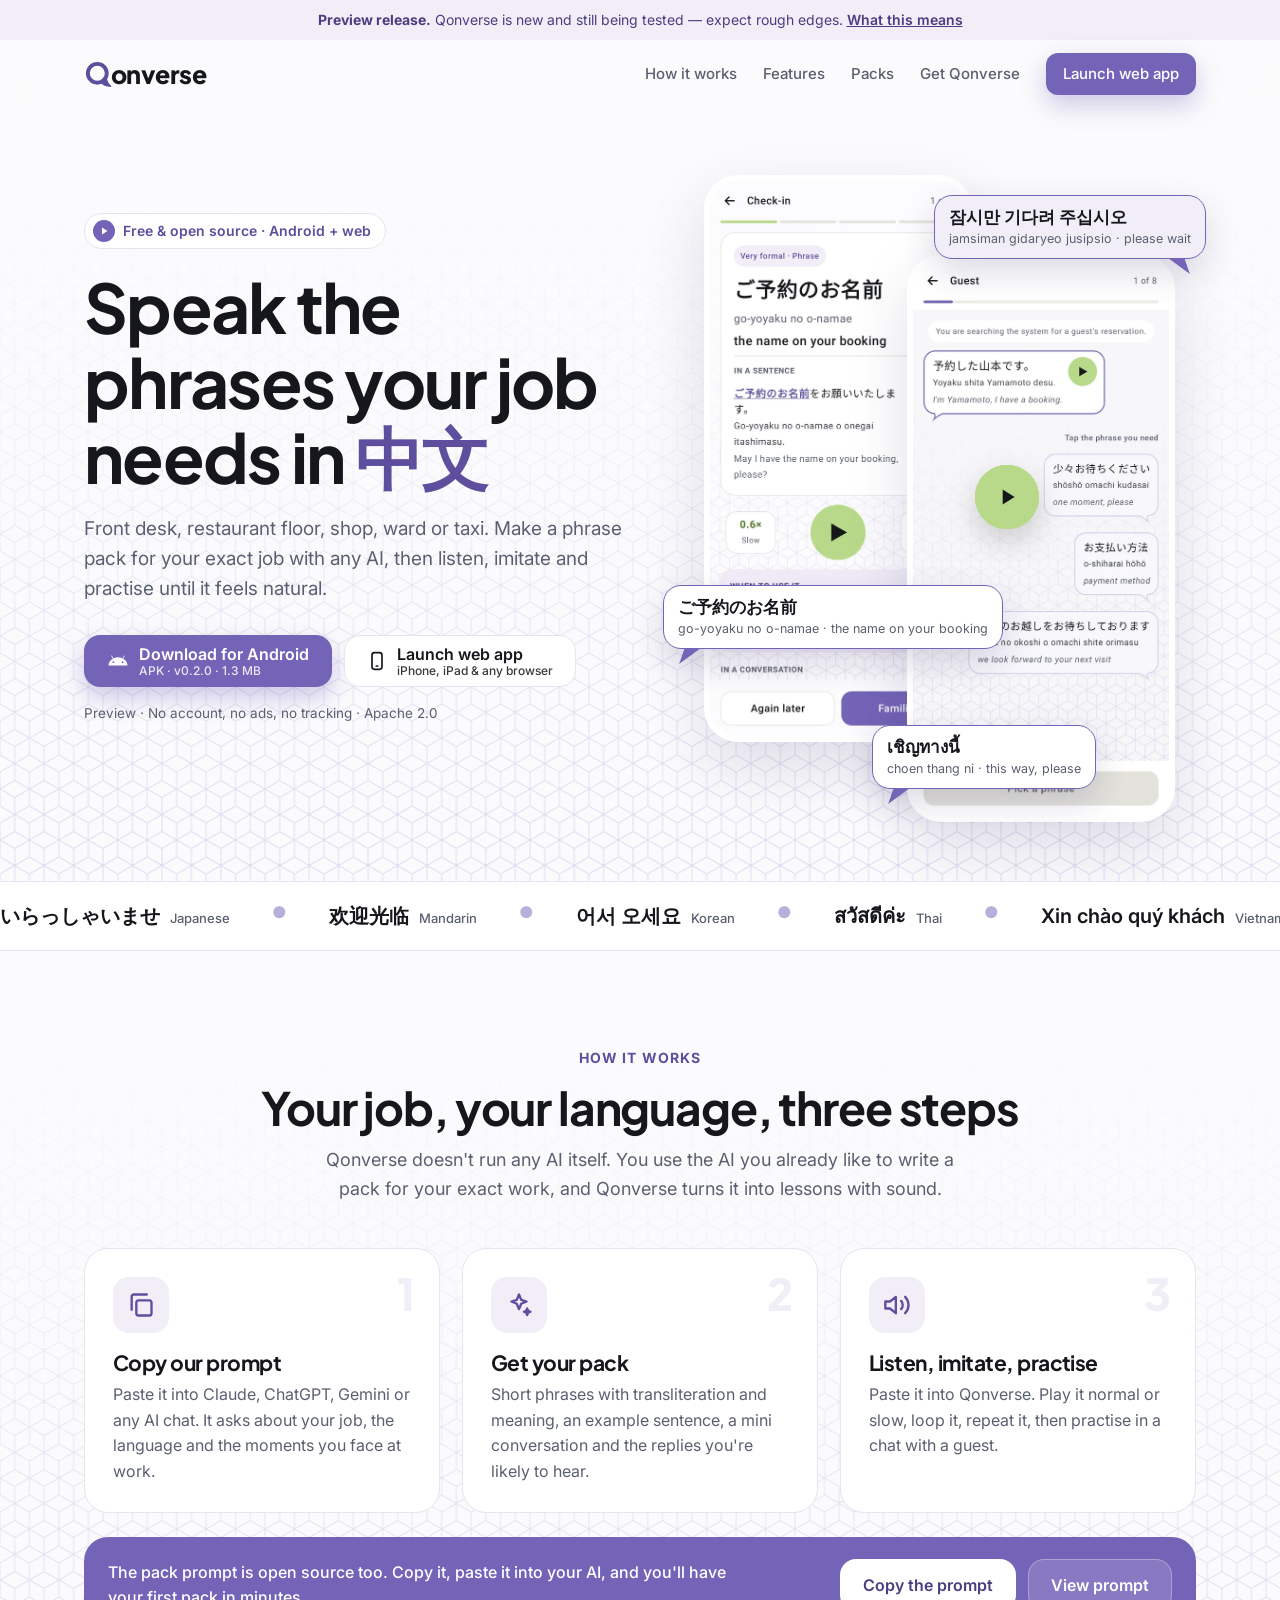
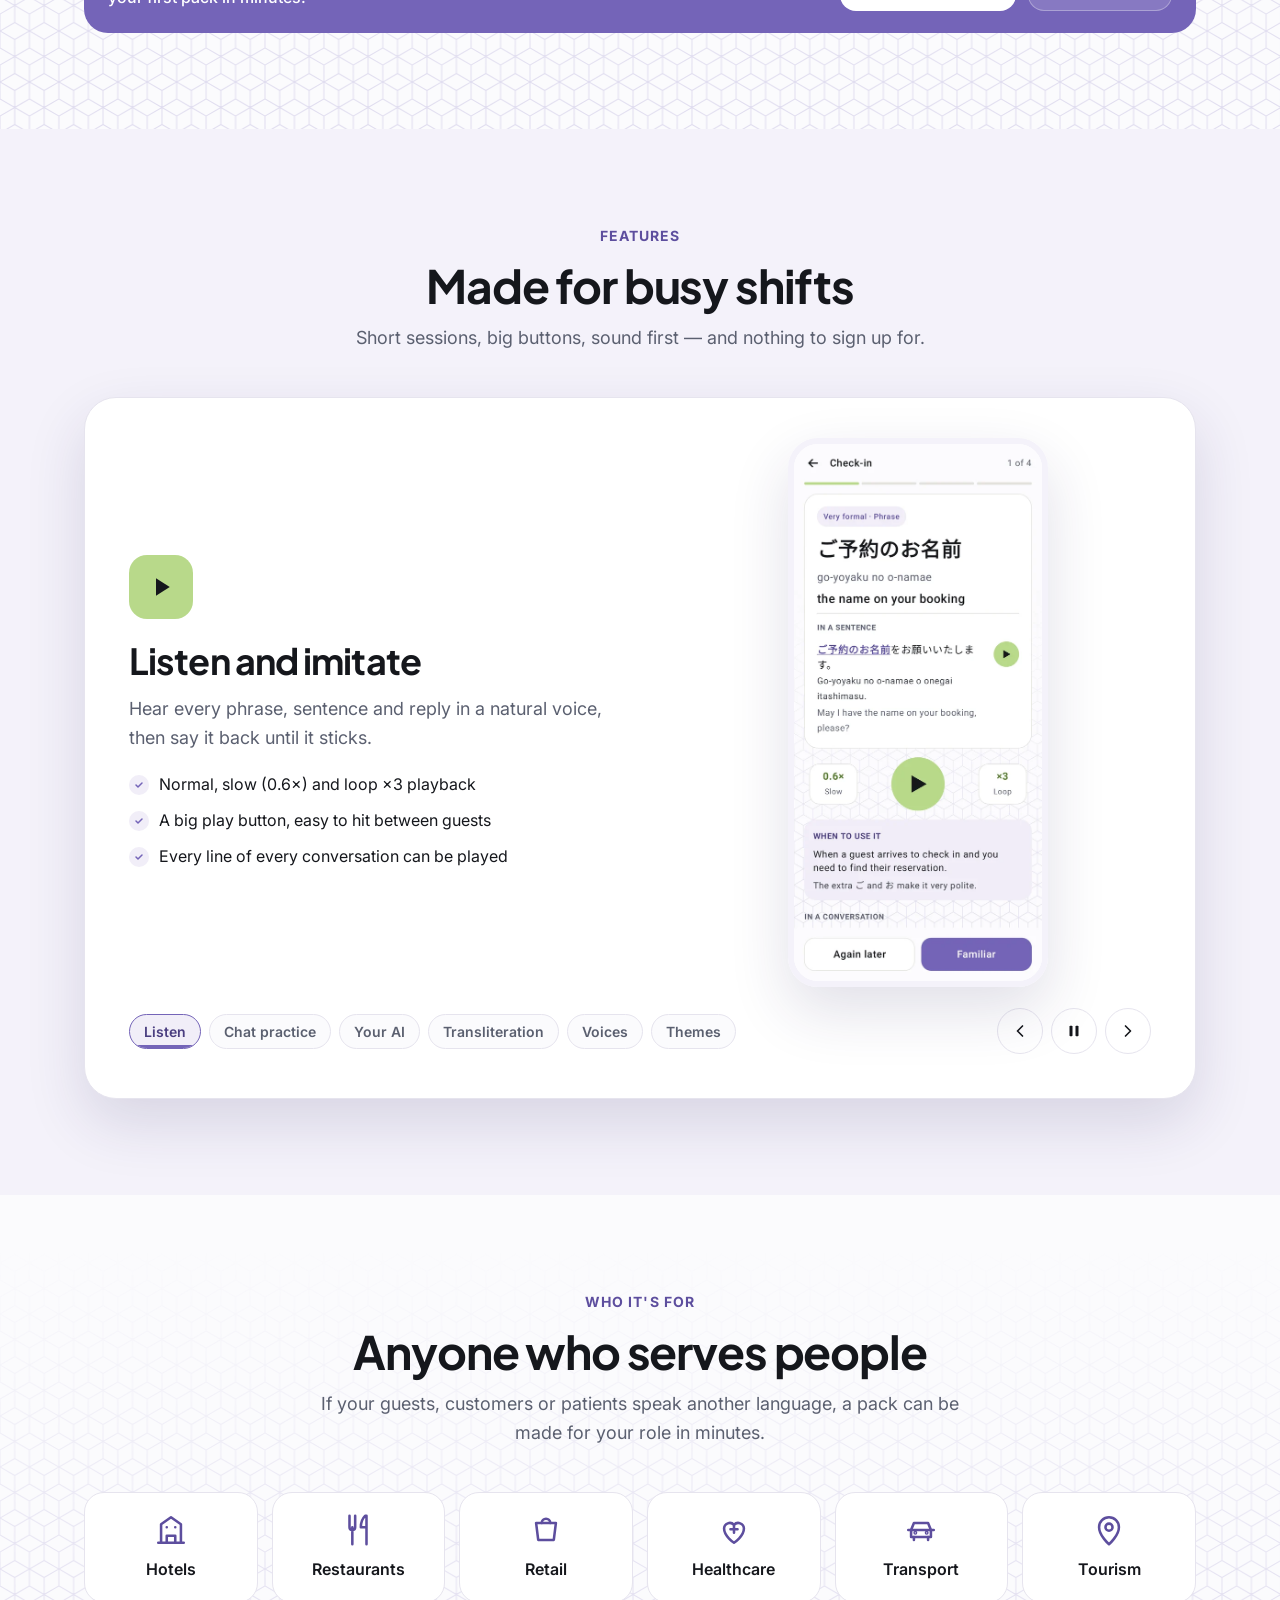
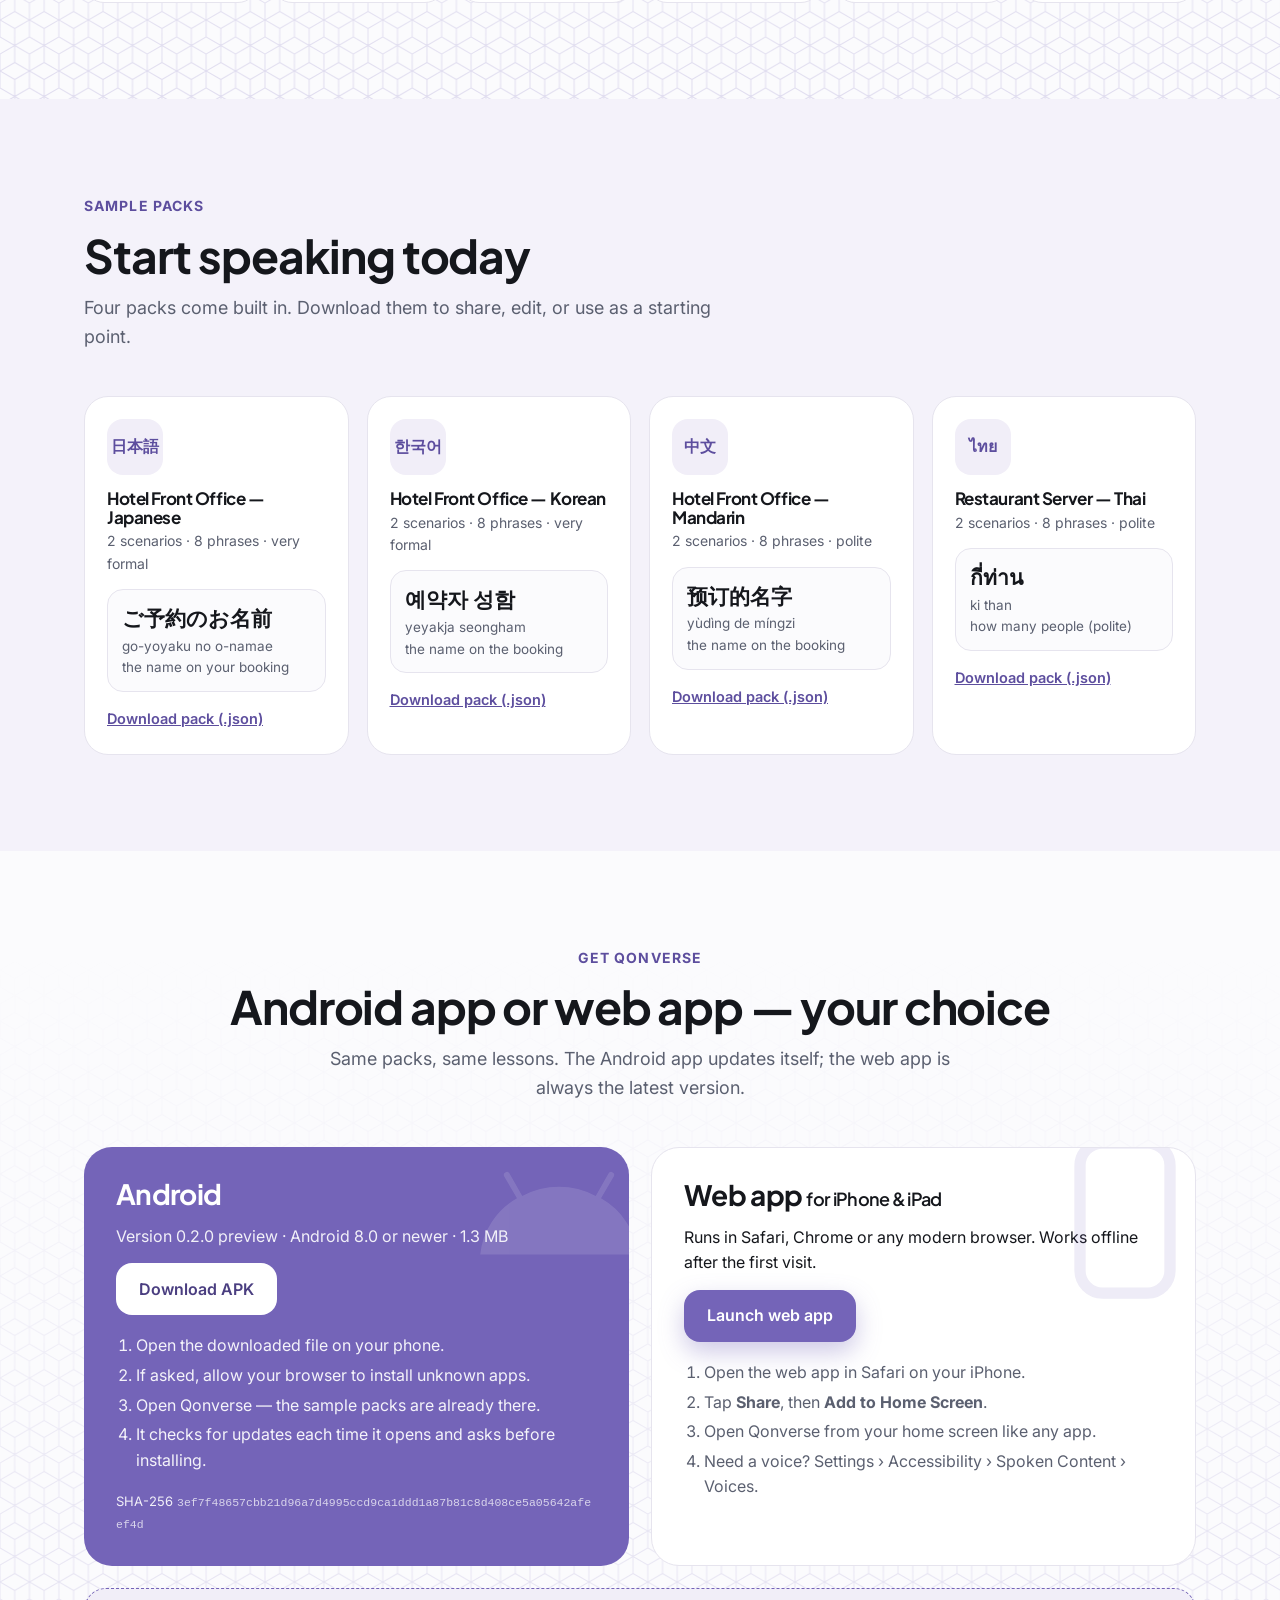
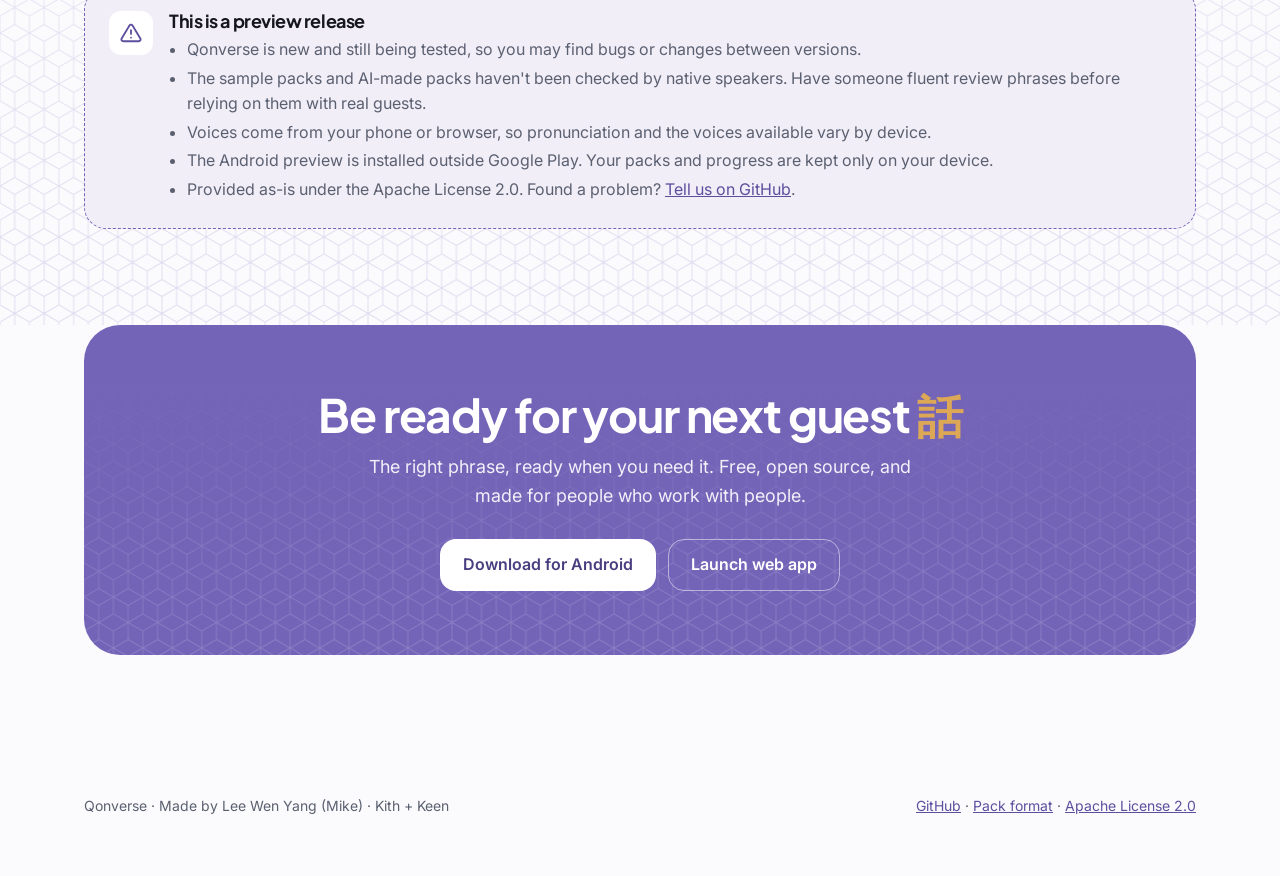
==== commit a89ce0d1: "Qonverse 0.2.0: web app, in-app updates, new landing page - Web app (docs/app) for iPhone, iPad and " ====
--- a/docs/index.html
+++ b/docs/index.html
@@ -3,401 +3,479 @@
 <head>
 <meta charset="utf-8">
 <meta name="viewport" content="width=device-width, initial-scale=1">
-<title>Qonverse — learn the phrases your job needs</title>
-<meta name="description" content="Qonverse is a free, open source Android app for learning the short spoken phrases you need at work, in any language. Make a phrase pack with any AI, then listen, imitate and practise.">
-<link rel="icon" href="data:image/svg+xml,%3Csvg xmlns='http://www.w3.org/2000/svg' viewBox='0 0 40 40'%3E%3Crect width='40' height='40' rx='10' fill='%237464B8'/%3E%3Cg transform='translate(5 5) scale(.75)'%3E%3Ccircle cx='19' cy='19' r='13.5' fill='none' stroke='white' stroke-width='5'/%3E%3Cpath d='M24 31.2 Q28.6 37.2 38 37.6 Q32.6 33.2 31.4 24' fill='white'/%3E%3C/g%3E%3C/svg%3E">
+<title>Qonverse — speak the phrases your job needs</title>
+<meta name="description" content="Qonverse is a free, open source app for learning the short spoken phrases you need at work, in any language. Make a phrase pack with any AI, then listen, imitate and practise. Android app and web app for iPhone.">
+<meta property="og:title" content="Qonverse — speak the phrases your job needs">
+<meta property="og:description" content="Free, open source. Make a phrase pack for your job with any AI, then listen, imitate and practise.">
+<meta name="theme-color" content="#7464B8">
+<link rel="icon" href="app/icons/icon-192.png">
+<link rel="apple-touch-icon" href="app/icons/apple-touch-icon.png">
 <link rel="preconnect" href="https://fonts.googleapis.com">
-<link rel="stylesheet" href="https://fonts.googleapis.com/css2?family=Inter:wght@400;500;600&family=Plus+Jakarta+Sans:wght@700;800&display=swap">
+<link rel="stylesheet" href="https://fonts.googleapis.com/css2?family=Inter:wght@400;500;600&family=Plus+Jakarta+Sans:wght@600;700;800&display=swap">
 <style>
 :root{
-  --bg:#FBFBFD; --surface:#FFFFFF; --ink:#15171C; --muted:#5B6070; --line:#E4E2DC;
+  --bg:#FBFBFD; --bg2:#F4F2FA; --surface:#FFFFFF; --ink:#15171C; --muted:#5B6070; --line:#E6E4EE;
   --box:#7464B8; --box-text:#5D4E9E; --box-deep:#4A3E80; --box-soft:#F1EEF8;
-  --audio:#B8D98A; --audio-text:#557A2E; --orange:#DDA855;
+  --audio:#B8D98A; --audio-ink:#15171C; --audio-text:#557A2E; --orange:#DDA855; --wall:#7464B8;
+  --shadow:0 24px 60px rgba(42,34,90,.14);
 }
 @media (prefers-color-scheme: dark){
-  :root{ --bg:#101315; --surface:#1A1E21; --ink:#ECEDEA; --muted:#A2A8AE; --line:#2C3236;
-    --box:#565C9E; --box-text:#A9B0D8; --box-deep:#C5CAE6; --box-soft:#1F2035; --audio:#6FB8AE; --audio-text:#6FB8AE; }
+  :root{ --bg:#101315; --bg2:#14171A; --surface:#1A1E21; --ink:#ECEDEA; --muted:#A2A8AE; --line:#2C3236;
+    --box:#565C9E; --box-text:#A9B0D8; --box-deep:#C5CAE6; --box-soft:#1F2035; --audio:#6FB8AE; --audio-ink:#0B0B0C; --audio-text:#6FB8AE; --wall:#8C93C8;
+    --shadow:0 24px 60px rgba(0,0,0,.45); }
 }
 *{box-sizing:border-box}
 html{scroll-behavior:smooth}
-body{margin:0;background:var(--bg);color:var(--ink);font:16px/1.6 Inter,system-ui,sans-serif;-webkit-font-smoothing:antialiased}
-a{color:var(--box-text)}
-a:hover{color:var(--box-deep)}
-h1,h2,h3{font-family:"Plus Jakarta Sans",Inter,sans-serif;letter-spacing:-.02em;line-height:1.15;margin:0}
-.wrap{max-width:1120px;margin:0 auto;padding:0 24px}
-.cubes{position:absolute;inset:0;z-index:-1;pointer-events:none;color:var(--box);opacity:.22;
+body{margin:0;background:var(--bg);color:var(--ink);font:16px/1.6 Inter,system-ui,sans-serif;-webkit-font-smoothing:antialiased;overflow-x:hidden}
+a{color:var(--box-text)} a:hover{color:var(--box-deep)}
+h1,h2,h3{font-family:"Plus Jakarta Sans",Inter,sans-serif;letter-spacing:-.025em;line-height:1.1;margin:0}
+.wrap{max-width:1160px;margin:0 auto;padding:0 24px}
+.sr{position:absolute;width:1px;height:1px;overflow:hidden;clip:rect(0 0 0 0)}
+/* cube wallpaper, fading upwards */
+.cubes{position:absolute;inset:0;width:100%;height:100%;z-index:-1;pointer-events:none;color:var(--wall);opacity:.2;
   -webkit-mask-image:linear-gradient(to top,#000 0%,rgba(0,0,0,.7) 35%,rgba(0,0,0,.25) 65%,transparent 92%);
           mask-image:linear-gradient(to top,#000 0%,rgba(0,0,0,.7) 35%,rgba(0,0,0,.25) 65%,transparent 92%)}
-header.top{display:flex;align-items:center;justify-content:space-between;padding:20px 0}
-.logo{display:flex;align-items:center;font:800 26px/1 "Plus Jakarta Sans",sans-serif;letter-spacing:-.02em;color:var(--ink);text-decoration:none}
-.logo svg{flex:none}
+.walled{position:relative;isolation:isolate}
+/* preview banner */
+.preview-bar{background:var(--box-soft);color:var(--box-deep);font-size:14px;text-align:center;padding:9px 16px}
+.preview-bar b{font-weight:700}
+.preview-bar a{color:inherit;font-weight:600}
+/* nav */
+header.top{position:sticky;top:0;z-index:20;backdrop-filter:saturate(1.4) blur(12px);-webkit-backdrop-filter:saturate(1.4) blur(12px);background:color-mix(in srgb,var(--bg) 78%,transparent);border-bottom:1px solid transparent;transition:border-color .2s}
+header.top.scrolled{border-color:var(--line)}
+.nav{display:flex;align-items:center;justify-content:space-between;height:68px;gap:16px}
+.logo{display:flex;align-items:center;font:800 25px/1 "Plus Jakarta Sans",sans-serif;letter-spacing:-.02em;color:var(--ink);text-decoration:none}
 .logo span{margin-left:-.06em}
-nav.links{display:flex;gap:22px;flex-wrap:wrap}
-nav.links a{color:var(--muted);text-decoration:none;font-weight:500}
-nav.links a:hover{color:var(--ink)}
-.hero{position:relative;isolation:isolate;padding:48px 0 72px;overflow:hidden}
-.hero-grid{display:grid;grid-template-columns:minmax(0,1.05fr) minmax(0,1fr);gap:48px;align-items:center}
-.eyebrow{display:inline-block;background:var(--box-soft);color:var(--box-text);font-weight:600;font-size:14px;border-radius:999px;padding:6px 14px}
-.hero h1{font-size:clamp(38px,5.4vw,60px);margin:18px 0 18px}
-.hero h1 em{font-style:normal;color:var(--box-text)}
-.lead{font-size:19px;color:var(--muted);max-width:560px;margin:0 0 28px}
-.cta{display:flex;gap:12px;flex-wrap:wrap;align-items:center}
-.btn{display:inline-flex;align-items:center;gap:10px;min-height:52px;padding:0 22px;border-radius:16px;font-weight:600;font-size:16px;text-decoration:none;border:1px solid transparent;cursor:pointer;font-family:inherit}
-.btn-primary{background:var(--box);color:#fff}
-.btn-primary:hover{color:#fff;filter:brightness(1.07)}
+.nav-links{display:flex;align-items:center;gap:26px}
+.nav-links a{color:var(--muted);text-decoration:none;font-weight:500;font-size:15px}
+.nav-links a:hover{color:var(--ink)}
+.nav-links a.btn,.nav-links a.btn:hover{color:#fff}
+/* buttons */
+.btn{display:inline-flex;align-items:center;justify-content:center;gap:10px;min-height:52px;padding:0 22px;border-radius:16px;font-weight:600;font-size:16px;text-decoration:none;border:1px solid transparent;cursor:pointer;font-family:inherit;transition:transform .15s ease, box-shadow .2s ease, filter .2s}
+.btn:hover{transform:translateY(-2px)}
+.btn:active{transform:translateY(0)}
+.btn-primary{background:var(--box);color:#fff;box-shadow:0 10px 24px color-mix(in srgb,var(--box) 35%,transparent)}
+.btn-primary:hover{color:#fff;filter:brightness(1.06)}
+.btn-audio{background:var(--audio);color:var(--audio-ink);box-shadow:0 10px 24px color-mix(in srgb,var(--audio) 40%,transparent)}
+.btn-audio:hover{color:var(--audio-ink)}
 .btn-ghost{background:var(--surface);color:var(--ink);border-color:var(--line)}
 .btn-ghost:hover{color:var(--ink);border-color:var(--box)}
-.fine{font-size:13.5px;color:var(--muted);margin-top:14px}
-.phones{display:flex;gap:18px;justify-content:center;align-items:flex-start}
-.phone{width:min(240px,30vw);border-radius:28px;overflow:hidden;border:1px solid var(--line);background:var(--surface);box-shadow:0 18px 50px rgba(21,23,28,.12)}
+.btn small{display:block;font-weight:500;font-size:12px;opacity:.85;line-height:1.1}
+.btn .two{display:flex;flex-direction:column;align-items:flex-start;line-height:1.2}
+.btn-sm{min-height:42px;padding:0 16px;font-size:15px;border-radius:12px}
+/* hero */
+.hero{padding:56px 0 96px;overflow:hidden}
+.hero-grid{display:grid;grid-template-columns:minmax(0,1.05fr) minmax(0,1fr);gap:40px;align-items:center}
+.eyebrow{display:inline-flex;align-items:center;gap:8px;background:var(--surface);border:1px solid var(--line);color:var(--box-text);font-weight:600;font-size:14px;border-radius:999px;padding:6px 14px 6px 8px}
+.eyebrow i{width:22px;height:22px;border-radius:11px;background:var(--box);display:inline-flex;align-items:center;justify-content:center}
+.hero h1{font-size:clamp(40px,5.8vw,68px);margin:20px 0 20px}
+.rotator{display:inline-block;position:relative;color:var(--box-text);min-width:4ch}
+.rotator span{display:inline-block;animation:wordIn .55s cubic-bezier(.2,.8,.2,1) both}
+@keyframes wordIn{from{opacity:0;transform:translateY(.45em) rotateX(40deg)}to{opacity:1;transform:none}}
+.lead{font-size:19px;color:var(--muted);max-width:560px;margin:0 0 30px}
+.cta{display:flex;gap:12px;flex-wrap:wrap;align-items:center}
+.fine{font-size:13.5px;color:var(--muted);margin-top:16px}
+.stage{position:relative;height:620px}
+.phone{position:absolute;width:268px;border-radius:34px;overflow:hidden;border:6px solid var(--surface);background:var(--surface);box-shadow:var(--shadow)}
 .phone img{display:block;width:100%;height:auto}
-.phone.lift{margin-top:48px}
-section{padding:72px 0}
-.sec-title{font-size:clamp(28px,3.6vw,40px);margin-bottom:12px}
-.sec-lead{color:var(--muted);font-size:18px;max-width:640px;margin:0 0 36px}
-.steps{display:grid;grid-template-columns:repeat(3,minmax(0,1fr));gap:20px}
-.card{background:var(--surface);border:1px solid var(--line);border-radius:22px;padding:24px}
-.num{width:36px;height:36px;border-radius:18px;background:var(--box);color:#fff;font-weight:700;display:flex;align-items:center;justify-content:center;margin-bottom:14px}
-.card h3{font-size:20px;margin-bottom:8px}
-.card p{margin:0;color:var(--muted)}
-.prompt-box{margin-top:20px;background:var(--box-soft);border-radius:22px;padding:22px;display:flex;gap:16px;align-items:center;justify-content:space-between;flex-wrap:wrap}
-.prompt-box p{margin:0;color:var(--box-deep);font-weight:500;max-width:620px}
-details{margin-top:14px}
-details summary{cursor:pointer;color:var(--box-text);font-weight:600;min-height:44px;display:flex;align-items:center}
-details pre{white-space:pre-wrap;background:var(--surface);border:1px solid var(--line);border-radius:16px;padding:18px;font-size:13px;max-height:420px;overflow:auto}
-.features{display:grid;grid-template-columns:repeat(3,minmax(0,1fr));gap:20px}
-.feat .ico{width:44px;height:44px;border-radius:12px;display:flex;align-items:center;justify-content:center;margin-bottom:14px}
-.ico.box{background:var(--box-soft);color:var(--box-text)}
-.ico.audio{background:var(--audio);color:#15171C}
-.packs{display:grid;grid-template-columns:repeat(4,minmax(0,1fr));gap:16px}
-.pack .badge{width:56px;height:56px;border-radius:14px;background:var(--box-soft);color:var(--box-text);font-weight:700;display:flex;align-items:center;justify-content:center;margin-bottom:14px}
+.phone.a{left:6%;top:10px;animation:float 7s ease-in-out infinite}
+.phone.b{right:4%;top:90px;animation:float 7s ease-in-out infinite -3.5s}
+@keyframes float{0%,100%{transform:translateY(0)}50%{transform:translateY(-14px)}}
+.bubble{position:absolute;z-index:3;background:var(--surface);border:1.5px solid var(--box);border-radius:18px;padding:10px 14px;box-shadow:0 14px 34px rgba(42,34,90,.16);font-size:14px;line-height:1.35;opacity:0;animation:pop .6s cubic-bezier(.2,.9,.3,1.3) forwards}
+.bubble b{display:block;font-size:17px}
+.bubble span{color:var(--muted);font-size:12.5px}
+.bubble::after{content:"";position:absolute;top:100%;left:18px;border:8px solid transparent;border-top-color:var(--box);border-left-color:var(--box);transform:skewX(-20deg)}
+.bubble.mine{background:var(--box-soft)}
+.bubble.mine::after{left:auto;right:18px;border-left-color:transparent;border-right-color:var(--box);transform:skewX(20deg)}
+.bubble.b1{left:-2%;top:420px;animation-delay:.6s}
+.bubble.b2{right:-2%;top:30px;animation-delay:1.4s}
+.bubble.b3{left:38%;top:560px;animation-delay:2.2s}
+@keyframes pop{from{opacity:0;transform:translateY(12px) scale(.9)}to{opacity:1;transform:none}}
+.play-chip{position:absolute;z-index:4;right:30%;top:300px;width:64px;height:64px;border-radius:32px;background:var(--audio);display:flex;align-items:center;justify-content:center;box-shadow:0 12px 30px rgba(0,0,0,.18)}
+.play-chip::before,.play-chip::after{content:"";position:absolute;inset:0;border-radius:50%;border:2px solid var(--audio);animation:ring 2.4s ease-out infinite}
+.play-chip::after{animation-delay:1.2s}
+@keyframes ring{from{transform:scale(1);opacity:.8}to{transform:scale(1.9);opacity:0}}
+/* marquee */
+.marquee{border-block:1px solid var(--line);background:var(--surface);overflow:hidden;padding:18px 0;--gap:42px}
+.marquee .track{display:flex;gap:var(--gap);width:max-content;animation:scroll 38s linear infinite}
+.marquee:hover .track{animation-play-state:paused}
+.marquee .item{display:flex;align-items:baseline;gap:10px;white-space:nowrap;font-size:20px;font-weight:600}
+.marquee .item small{font-size:13px;color:var(--muted);font-weight:500}
+.marquee .dot{color:var(--box);opacity:.5}
+@keyframes scroll{to{transform:translateX(calc(-50% - var(--gap)/2))}}
+/* sections */
+section{padding:96px 0;overflow:hidden}
+.kicker{color:var(--box-text);font-weight:700;font-size:14px;letter-spacing:.08em;text-transform:uppercase;margin-bottom:12px}
+.sec-title{font-size:clamp(30px,4vw,46px);margin-bottom:14px}
+.sec-lead{color:var(--muted);font-size:18px;max-width:640px;margin:0 0 44px}
+.center{text-align:center}.center .sec-lead{margin-inline:auto}
+.reveal{opacity:0;transform:translateY(28px);transition:opacity .7s ease,transform .7s cubic-bezier(.2,.8,.2,1)}
+.reveal.in{opacity:1;transform:none}
+/* steps */
+.steps{display:grid;grid-template-columns:repeat(3,minmax(0,1fr));gap:22px;position:relative}
+.step{background:var(--surface);border:1px solid var(--line);border-radius:24px;padding:28px;position:relative;transition:transform .25s,box-shadow .25s}
+.step:hover{transform:translateY(-6px);box-shadow:var(--shadow)}
+.step .ic{width:56px;height:56px;border-radius:16px;background:var(--box-soft);color:var(--box-text);display:flex;align-items:center;justify-content:center;margin-bottom:18px}
+.step .n{position:absolute;top:22px;right:24px;font:800 44px/1 "Plus Jakarta Sans",sans-serif;color:var(--box-soft)}
+.step h3{font-size:21px;margin-bottom:8px}
+.step p{margin:0;color:var(--muted)}
+.prompt-strip{margin-top:24px;border-radius:24px;padding:22px 24px;background:var(--box);color:#fff;display:flex;gap:18px;align-items:center;justify-content:space-between;flex-wrap:wrap}
+.prompt-strip p{margin:0;font-weight:500;max-width:620px}
+.prompt-strip .btn-ghost{background:rgba(255,255,255,.14);border-color:rgba(255,255,255,.3);color:#fff}
+.prompt-strip .btn-light{background:#fff;color:var(--box-deep)}
+/* carousel */
+.carousel{position:relative;background:var(--surface);border:1px solid var(--line);border-radius:32px;padding:44px;overflow:hidden;box-shadow:var(--shadow)}
+.slides{position:relative;min-height:540px}
+.slide{position:absolute;inset:0;display:grid;grid-template-columns:minmax(0,1fr) minmax(0,.9fr);gap:40px;align-items:center;opacity:0;visibility:hidden;transform:translateX(40px);transition:opacity .6s ease,transform .6s cubic-bezier(.2,.8,.2,1),visibility .6s}
+.slide.on{opacity:1;visibility:visible;transform:none}
+.slide .ic{width:64px;height:64px;border-radius:18px;display:flex;align-items:center;justify-content:center;margin-bottom:22px}
+.ic.box{background:var(--box-soft);color:var(--box-text)} .ic.audio{background:var(--audio);color:var(--audio-ink)}
+.slide h3{font-size:clamp(26px,3vw,36px);margin-bottom:14px}
+.slide p{color:var(--muted);font-size:18px;margin:0 0 20px;max-width:480px}
+.slide ul{list-style:none;padding:0;margin:0;display:grid;gap:10px}
+.slide li{display:flex;gap:10px;align-items:flex-start;color:var(--ink)}
+.slide li::before{content:"";flex:none;width:20px;height:20px;margin-top:3px;border-radius:10px;background:var(--box-soft) url("data:image/svg+xml,%3Csvg xmlns='http://www.w3.org/2000/svg' viewBox='0 0 24 24' fill='none' stroke='%237464B8' stroke-width='3' stroke-linecap='round' stroke-linejoin='round'%3E%3Cpath d='m6 12 4 4 8-8'/%3E%3C/svg%3E") center/12px no-repeat}
+.slide .shot{justify-self:center;width:260px;border-radius:30px;overflow:hidden;border:6px solid var(--bg2);box-shadow:var(--shadow)}
+.slide .shot img{display:block;width:100%;height:auto}
+.car-nav{display:flex;align-items:center;justify-content:space-between;margin-top:26px;gap:16px}
+.tabs{display:flex;gap:8px;flex-wrap:wrap}
+.tab{border:1px solid var(--line);background:var(--bg);color:var(--muted);border-radius:999px;padding:8px 14px;font:600 14px Inter,sans-serif;cursor:pointer;position:relative;overflow:hidden}
+.tab[aria-selected="true"]{color:var(--box-deep);border-color:var(--box);background:var(--box-soft)}
+.tab .fill{position:absolute;left:0;bottom:0;height:3px;background:var(--box);width:0}
+.tab[aria-selected="true"] .fill{animation:fill var(--dur,5s) linear forwards}
+.carousel.paused .tab .fill{animation-play-state:paused}
+@keyframes fill{to{width:100%}}
+.arrows{display:flex;gap:8px}
+.arrow{width:46px;height:46px;border-radius:23px;border:1px solid var(--line);background:var(--surface);color:var(--ink);display:flex;align-items:center;justify-content:center;cursor:pointer}
+.arrow:hover{border-color:var(--box)}
+/* audience */
+.who{display:grid;grid-template-columns:repeat(6,minmax(0,1fr));gap:14px}
+.who div{background:var(--surface);border:1px solid var(--line);border-radius:20px;padding:20px 14px;text-align:center;font-weight:600;transition:transform .25s}
+.who div:hover{transform:translateY(-5px) rotate(-1deg)}
+.who svg{display:block;margin:0 auto 10px;color:var(--box-text)}
+/* packs */
+.packs{display:grid;grid-template-columns:repeat(4,minmax(0,1fr));gap:18px}
+.pack{background:var(--surface);border:1px solid var(--line);border-radius:24px;padding:22px;transition:transform .25s,box-shadow .25s}
+.pack:hover{transform:translateY(-6px);box-shadow:var(--shadow)}
+.pack .badge{width:56px;height:56px;border-radius:16px;background:var(--box-soft);color:var(--box-text);font-weight:700;display:flex;align-items:center;justify-content:center;margin-bottom:14px}
 .pack h3{font-size:17px;margin-bottom:4px}
-.pack .sample{margin:14px 0;padding:12px 14px;border-radius:14px;background:var(--bg);border:1px solid var(--line)}
-.pack .sample b{display:block;font-size:20px;font-weight:600}
+.pack .sample{margin:14px 0;padding:12px 14px;border-radius:16px;background:var(--bg);border:1px solid var(--line)}
+.pack .sample b{display:block;font-size:21px;font-weight:600}
 .pack .sample span{display:block;font-size:13.5px;color:var(--muted)}
 .pack a{font-weight:600;font-size:14.5px}
-.split{display:grid;grid-template-columns:minmax(0,1fr) minmax(0,1fr);gap:20px}
-ol.install{margin:0;padding-left:20px;color:var(--muted)}
-ol.install li{margin:6px 0}
-.dl-card{background:var(--box);color:#fff;border-radius:22px;padding:28px;display:flex;flex-direction:column;gap:12px}
-.dl-card h3{font-size:24px;color:#fff}
-.dl-card p{margin:0;color:rgba(255,255,255,.9)}
-.dl-card .btn{background:#fff;color:var(--box-deep);align-self:flex-start}
-.dl-card code{font-size:12px;word-break:break-all;color:rgba(255,255,255,.85)}
-footer{padding:40px 0 56px;border-top:1px solid var(--line);color:var(--muted);font-size:14px}
+/* get it */
+.get{display:grid;grid-template-columns:repeat(2,minmax(0,1fr));gap:22px}
+.get-card{border-radius:28px;padding:32px;display:flex;flex-direction:column;gap:14px;position:relative;overflow:hidden}
+.get-card.android{background:var(--box);color:#fff}
+.get-card.web{background:var(--surface);border:1px solid var(--line)}
+.get-card h3{font-size:28px}
+.get-card p{margin:0}
+.get-card.android p{color:rgba(255,255,255,.9)}
+.get-card .btn{align-self:flex-start}
+.get-card.android .btn{background:#fff;color:var(--box-deep);box-shadow:none}
+.get-card ol{margin:0;padding-left:20px}
+.get-card.android ol{color:rgba(255,255,255,.92)}
+.get-card.web ol{color:var(--muted)}
+.get-card li{margin:4px 0}
+.get-card code{font-size:11.5px;word-break:break-all;opacity:.8}
+.get-card .big-ic{position:absolute;right:-20px;top:-20px;opacity:.12}
+.disclaimer{margin-top:22px;border:1px dashed var(--box);background:var(--box-soft);border-radius:22px;padding:22px 24px;display:flex;gap:16px;align-items:flex-start}
+.disclaimer .ic{flex:none;width:44px;height:44px;border-radius:12px;background:var(--surface);color:var(--box-text);display:flex;align-items:center;justify-content:center}
+.disclaimer h3{font-size:18px;margin-bottom:6px}
+.disclaimer ul{margin:0;padding-left:18px;color:var(--muted)}
+.disclaimer li{margin:3px 0}
+/* final cta */
+.final{border-radius:36px;padding:64px 32px;text-align:center;background:var(--box);color:#fff;position:relative;overflow:hidden;isolation:isolate}
+.final h2{font-size:clamp(30px,4vw,46px);margin-bottom:14px}
+.final p{color:rgba(255,255,255,.9);font-size:18px;margin:0 auto 28px;max-width:560px}
+.final .cubes{color:#fff;opacity:.16}
+.final .btn-light{background:#fff;color:var(--box-deep)}
+.final .btn-outline{background:transparent;border-color:rgba(255,255,255,.5);color:#fff}
+.final .cta{justify-content:center}
+footer{padding:44px 0 60px;color:var(--muted);font-size:14px}
 footer .row{display:flex;justify-content:space-between;gap:16px;flex-wrap:wrap;align-items:center}
-@media (max-width:900px){
-  .hero-grid,.split{grid-template-columns:1fr}
-  .steps,.features{grid-template-columns:1fr}
+.hanzi{color:var(--orange)}
+@media (max-width:980px){
+  .hero-grid{grid-template-columns:1fr}
+  .stage{height:520px;max-width:520px;margin:0 auto;width:100%}
+  .phone{width:220px}
+  .steps,.get{grid-template-columns:1fr}
   .packs{grid-template-columns:repeat(2,minmax(0,1fr))}
-  .phone{width:min(200px,42vw)} .phone.hide-sm{display:none}
+  .who{grid-template-columns:repeat(3,minmax(0,1fr))}
+  .slide{grid-template-columns:1fr;gap:24px}
+  .slides{min-height:880px}
+  .slide .shot{width:220px}
+  .carousel{padding:28px}
+  .nav-links a.hide-sm{display:none}
 }
-@media (max-width:520px){ .packs{grid-template-columns:1fr} nav.links{display:none} }
+@media (max-width:560px){
+  .packs{grid-template-columns:1fr}
+  .who{grid-template-columns:repeat(2,minmax(0,1fr))}
+  .phone{width:180px} .phone.b{top:70px}
+  .stage{height:430px}
+  .bubble.b1{top:330px} .bubble.b3{top:380px;left:30%} .play-chip{top:230px}
+  .nav-links a{display:none} .nav-links .btn{display:inline-flex}
+  .slides{min-height:840px}
+  section{padding:72px 0}
+}
+@media (prefers-reduced-motion: reduce){
+  *,*::before,*::after{animation:none !important;transition:none !important}
+  .reveal{opacity:1;transform:none}
+  .bubble{opacity:1}
+}
 </style>
 </head>
 <body>
 
-<div class="hero">
-  <svg class="cubes" aria-hidden="true" width="100%" height="100%"><defs><pattern id="cube" width="29.445" height="51" patternUnits="userSpaceOnUse"><path d="M-29.44 -34.00L-14.72 -42.50L0.00 -34.00L0.00 -17.00L-14.72 -8.50L-29.44 -17.00ZM-29.44 -34.00L-14.72 -25.50L0.00 -34.00M-14.72 -25.50L-14.72 -8.50M0.00 -34.00L14.72 -42.50L29.44 -34.00L29.44 -17.00L14.72 -8.50L0.00 -17.00ZM0.00 -34.00L14.72 -25.50L29.44 -34.00M14.72 -25.50L14.72 -8.50M29.44 -34.00L44.17 -42.50L58.89 -34.00L58.89 -17.00L44.17 -8.50L29.44 -17.00ZM29.44 -34.00L44.17 -25.50L58.89 -34.00M44.17 -25.50L44.17 -8.50M58.89 -34.00L73.61 -42.50L88.33 -34.00L88.33 -17.00L73.61 -8.50L58.89 -17.00ZM58.89 -34.00L73.61 -25.50L88.33 -34.00M73.61 -25.50L73.61 -8.50M-44.17 -8.50L-29.44 -17.00L-14.72 -8.50L-14.72 8.50L-29.44 17.00L-44.17 8.50ZM-44.17 -8.50L-29.44 0.00L-14.72 -8.50M-29.44 0.00L-29.44 17.00M-14.72 -8.50L0.00 -17.00L14.72 -8.50L14.72 8.50L0.00 17.00L-14.72 8.50ZM-14.72 -8.50L0.00 0.00L14.72 -8.50M0.00 0.00L0.00 17.00M14.72 -8.50L29.44 -17.00L44.17 -8.50L44.17 8.50L29.44 17.00L14.72 8.50ZM14.72 -8.50L29.44 0.00L44.17 -8.50M29.44 0.00L29.44 17.00M44.17 -8.50L58.89 -17.00L73.61 -8.50L73.61 8.50L58.89 17.00L44.17 8.50ZM44.17 -8.50L58.89 0.00L73.61 -8.50M58.89 0.00L58.89 17.00M-29.44 17.00L-14.72 8.50L0.00 17.00L0.00 34.00L-14.72 42.50L-29.44 34.00ZM-29.44 17.00L-14.72 25.50L0.00 17.00M-14.72 25.50L-14.72 42.50M0.00 17.00L14.72 8.50L29.44 17.00L29.44 34.00L14.72 42.50L0.00 34.00ZM0.00 17.00L14.72 25.50L29.44 17.00M14.72 25.50L14.72 42.50M29.44 17.00L44.17 8.50L58.89 17.00L58.89 34.00L44.17 42.50L29.44 34.00ZM29.44 17.00L44.17 25.50L58.89 17.00M44.17 25.50L44.17 42.50M58.89 17.00L73.61 8.50L88.33 17.00L88.33 34.00L73.61 42.50L58.89 34.00ZM58.89 17.00L73.61 25.50L88.33 17.00M73.61 25.50L73.61 42.50M-44.17 42.50L-29.44 34.00L-14.72 42.50L-14.72 59.50L-29.44 68.00L-44.17 59.50ZM-44.17 42.50L-29.44 51.00L-14.72 42.50M-29.44 51.00L-29.44 68.00M-14.72 42.50L0.00 34.00L14.72 42.50L14.72 59.50L0.00 68.00L-14.72 59.50ZM-14.72 42.50L0.00 51.00L14.72 42.50M0.00 51.00L0.00 68.00M14.72 42.50L29.44 34.00L44.17 42.50L44.17 59.50L29.44 68.00L14.72 59.50ZM14.72 42.50L29.44 51.00L44.17 42.50M29.44 51.00L29.44 68.00M44.17 42.50L58.89 34.00L73.61 42.50L73.61 59.50L58.89 68.00L44.17 59.50ZM44.17 42.50L58.89 51.00L73.61 42.50M58.89 51.00L58.89 68.00M-29.44 68.00L-14.72 59.50L0.00 68.00L0.00 85.00L-14.72 93.50L-29.44 85.00ZM-29.44 68.00L-14.72 76.50L0.00 68.00M-14.72 76.50L-14.72 93.50M0.00 68.00L14.72 59.50L29.44 68.00L29.44 85.00L14.72 93.50L0.00 85.00ZM0.00 68.00L14.72 76.50L29.44 68.00M14.72 76.50L14.72 93.50M29.44 68.00L44.17 59.50L58.89 68.00L58.89 85.00L44.17 93.50L29.44 85.00ZM29.44 68.00L44.17 76.50L58.89 68.00M44.17 76.50L44.17 93.50M58.89 68.00L73.61 59.50L88.33 68.00L88.33 85.00L73.61 93.50L58.89 85.00ZM58.89 68.00L73.61 76.50L88.33 68.00M73.61 76.50L73.61 93.50" fill="none" stroke="currentColor" stroke-width="1" stroke-linejoin="round"/></pattern></defs><rect width="100%" height="100%" fill="url(#cube)"/></svg>
-  <div class="wrap">
-    <header class="top">
-      <a class="logo" href="#" aria-label="Qonverse home">
-        <svg width="28" height="28" viewBox="0 0 40 40" fill="none" aria-hidden="true"><circle cx="19" cy="19" r="13.5" stroke="var(--box)" stroke-width="5.5"/><path d="M24 31.2 Q28.6 37.2 38 37.6 Q32.6 33.2 31.4 24" fill="var(--box)" stroke="var(--box)" stroke-width="2" stroke-linejoin="round"/></svg><span>onverse</span>
-      </a>
-      <nav class="links" aria-label="Page sections">
-        <a href="#how">How it works</a><a href="#packs">Sample packs</a><a href="#download">Download</a><a href="https://github.com/aadvark/Qonverse">GitHub</a>
-      </nav>
-    </header>
-    <div class="hero-grid">
+<div class="preview-bar" role="note"><b>Preview release.</b> Qonverse is new and still being tested — expect rough edges. <a href="#preview">What this means</a></div>
+
+<header class="top" id="top">
+  <div class="wrap nav">
+    <a class="logo" href="#" aria-label="Qonverse home">
+      <svg width="28" height="28" viewBox="0 0 40 40" fill="none" aria-hidden="true"><circle cx="19" cy="19" r="13.5" stroke="var(--box-text)" stroke-width="5.5"/><path d="M24 31.2 Q28.6 37.2 38 37.6 Q32.6 33.2 31.4 24" fill="var(--box-text)" stroke="var(--box-text)" stroke-width="2" stroke-linejoin="round"/></svg><span>onverse</span>
+    </a>
+    <nav class="nav-links" aria-label="Main">
+      <a href="#how" class="hide-sm">How it works</a>
+      <a href="#features" class="hide-sm">Features</a>
+      <a href="#packs" class="hide-sm">Packs</a>
+      <a href="#get">Get Qonverse</a>
+      <a class="btn btn-primary btn-sm" href="app/">Launch web app</a>
+    </nav>
+  </div>
+</header>
+
+<main>
+<!-- HERO -->
+<div class="hero walled">
+  <svg class="cubes" aria-hidden="true"><defs><pattern id="cube1" width="29.445" height="51" patternUnits="userSpaceOnUse"><path d="M-29.44 -34.00L-14.72 -42.50L0.00 -34.00L0.00 -17.00L-14.72 -8.50L-29.44 -17.00ZM-29.44 -34.00L-14.72 -25.50L0.00 -34.00M-14.72 -25.50L-14.72 -8.50M0.00 -34.00L14.72 -42.50L29.44 -34.00L29.44 -17.00L14.72 -8.50L0.00 -17.00ZM0.00 -34.00L14.72 -25.50L29.44 -34.00M14.72 -25.50L14.72 -8.50M29.44 -34.00L44.17 -42.50L58.89 -34.00L58.89 -17.00L44.17 -8.50L29.44 -17.00ZM29.44 -34.00L44.17 -25.50L58.89 -34.00M44.17 -25.50L44.17 -8.50M58.89 -34.00L73.61 -42.50L88.33 -34.00L88.33 -17.00L73.61 -8.50L58.89 -17.00ZM58.89 -34.00L73.61 -25.50L88.33 -34.00M73.61 -25.50L73.61 -8.50M-44.17 -8.50L-29.44 -17.00L-14.72 -8.50L-14.72 8.50L-29.44 17.00L-44.17 8.50ZM-44.17 -8.50L-29.44 0.00L-14.72 -8.50M-29.44 0.00L-29.44 17.00M-14.72 -8.50L0.00 -17.00L14.72 -8.50L14.72 8.50L0.00 17.00L-14.72 8.50ZM-14.72 -8.50L0.00 0.00L14.72 -8.50M0.00 0.00L0.00 17.00M14.72 -8.50L29.44 -17.00L44.17 -8.50L44.17 8.50L29.44 17.00L14.72 8.50ZM14.72 -8.50L29.44 0.00L44.17 -8.50M29.44 0.00L29.44 17.00M44.17 -8.50L58.89 -17.00L73.61 -8.50L73.61 8.50L58.89 17.00L44.17 8.50ZM44.17 -8.50L58.89 0.00L73.61 -8.50M58.89 0.00L58.89 17.00M-29.44 17.00L-14.72 8.50L0.00 17.00L0.00 34.00L-14.72 42.50L-29.44 34.00ZM-29.44 17.00L-14.72 25.50L0.00 17.00M-14.72 25.50L-14.72 42.50M0.00 17.00L14.72 8.50L29.44 17.00L29.44 34.00L14.72 42.50L0.00 34.00ZM0.00 17.00L14.72 25.50L29.44 17.00M14.72 25.50L14.72 42.50M29.44 17.00L44.17 8.50L58.89 17.00L58.89 34.00L44.17 42.50L29.44 34.00ZM29.44 17.00L44.17 25.50L58.89 17.00M44.17 25.50L44.17 42.50M58.89 17.00L73.61 8.50L88.33 17.00L88.33 34.00L73.61 42.50L58.89 34.00ZM58.89 17.00L73.61 25.50L88.33 17.00M73.61 25.50L73.61 42.50M-44.17 42.50L-29.44 34.00L-14.72 42.50L-14.72 59.50L-29.44 68.00L-44.17 59.50ZM-44.17 42.50L-29.44 51.00L-14.72 42.50M-29.44 51.00L-29.44 68.00M-14.72 42.50L0.00 34.00L14.72 42.50L14.72 59.50L0.00 68.00L-14.72 59.50ZM-14.72 42.50L0.00 51.00L14.72 42.50M0.00 51.00L0.00 68.00M14.72 42.50L29.44 34.00L44.17 42.50L44.17 59.50L29.44 68.00L14.72 59.50ZM14.72 42.50L29.44 51.00L44.17 42.50M29.44 51.00L29.44 68.00M44.17 42.50L58.89 34.00L73.61 42.50L73.61 59.50L58.89 68.00L44.17 59.50ZM44.17 42.50L58.89 51.00L73.61 42.50M58.89 51.00L58.89 68.00M-29.44 68.00L-14.72 59.50L0.00 68.00L0.00 85.00L-14.72 93.50L-29.44 85.00ZM-29.44 68.00L-14.72 76.50L0.00 68.00M-14.72 76.50L-14.72 93.50M0.00 68.00L14.72 59.50L29.44 68.00L29.44 85.00L14.72 93.50L0.00 85.00ZM0.00 68.00L14.72 76.50L29.44 68.00M14.72 76.50L14.72 93.50M29.44 68.00L44.17 59.50L58.89 68.00L58.89 85.00L44.17 93.50L29.44 85.00ZM29.44 68.00L44.17 76.50L58.89 68.00M44.17 76.50L44.17 93.50M58.89 68.00L73.61 59.50L88.33 68.00L88.33 85.00L73.61 93.50L58.89 85.00ZM58.89 68.00L73.61 76.50L88.33 68.00M73.61 76.50L73.61 93.50" fill="none" stroke="currentColor" stroke-width="1" stroke-linejoin="round"/></pattern></defs><rect width="100%" height="100%" fill="url(#cube1)"/></svg>
+  <div class="wrap hero-grid">
+    <div>
+      <span class="eyebrow"><i><svg width="12" height="12" viewBox="0 0 24 24" fill="#fff" aria-hidden="true"><path d="M8 5v14l11-7z"/></svg></i>Free &amp; open source · Android + web</span>
+      <h1>Speak the phrases your job needs in <span class="rotator" id="rotator" aria-live="off"><span>日本語</span></span></h1>
+      <p class="lead">Front desk, restaurant floor, shop, ward or taxi. Make a phrase pack for your exact job with any AI, then listen, imitate and practise until it feels natural.</p>
+      <div class="cta">
+        <a class="btn btn-primary" href="download/Qonverse-0.2.0.apk" download>
+          <svg width="22" height="22" viewBox="0 0 24 24" fill="currentColor" aria-hidden="true"><path d="M17.6 9.5 19.3 6.6a.4.4 0 0 0-.7-.4l-1.7 3a10.4 10.4 0 0 0-9.8 0l-1.7-3a.4.4 0 1 0-.7.4l1.7 2.9A9.7 9.7 0 0 0 1.5 17h21a9.7 9.7 0 0 0-4.9-7.5ZM7 14.3a1 1 0 1 1 0-2 1 1 0 0 1 0 2Zm10 0a1 1 0 1 1 0-2 1 1 0 0 1 0 2Z"/></svg>
+          <span class="two">Download for Android<small>APK · v0.2.0 · 1.3 MB</small></span>
+        </a>
+        <a class="btn btn-ghost" href="app/">
+          <svg width="20" height="20" viewBox="0 0 24 24" fill="none" stroke="currentColor" stroke-width="2" stroke-linecap="round" stroke-linejoin="round" aria-hidden="true"><rect x="6" y="2" width="12" height="20" rx="3"/><path d="M11 18h2"/></svg>
+          <span class="two">Launch web app<small>iPhone, iPad &amp; any browser</small></span>
+        </a>
+      </div>
+      <p class="fine">Preview · No account, no ads, no tracking · Apache 2.0</p>
+    </div>
+    <div class="stage" aria-hidden="true">
+      <div class="phone a"><img src="img/03-phrase.webp" width="540" height="1169" alt=""></div>
+      <div class="phone b"><img src="img/04-practice.webp" width="540" height="1169" alt=""></div>
+      <div class="bubble b1"><b lang="ja">ご予約のお名前</b><span>go-yoyaku no o-namae · the name on your booking</span></div>
+      <div class="bubble mine b2"><b lang="ko">잠시만 기다려 주십시오</b><span>jamsiman gidaryeo jusipsio · please wait</span></div>
+      <div class="bubble b3"><b lang="th">เชิญทางนี้</b><span>choen thang ni · this way, please</span></div>
+      <div class="play-chip"><svg width="26" height="26" viewBox="0 0 24 24" fill="var(--audio-ink)"><path d="M8 5v14l11-7z"/></svg></div>
+    </div>
+  </div>
+</div>
+
+<!-- LANGUAGE MARQUEE -->
+<div class="marquee" aria-label="Welcome in many languages">
+  <div class="track"><span class="item"><span>いらっしゃいませ</span><small>Japanese</small></span><span class="dot" aria-hidden="true">●</span><span class="item"><span>欢迎光临</span><small>Mandarin</small></span><span class="dot" aria-hidden="true">●</span><span class="item"><span>어서 오세요</span><small>Korean</small></span><span class="dot" aria-hidden="true">●</span><span class="item"><span>สวัสดีค่ะ</span><small>Thai</small></span><span class="dot" aria-hidden="true">●</span><span class="item"><span>Xin chào quý khách</span><small>Vietnamese</small></span><span class="dot" aria-hidden="true">●</span><span class="item"><span>Selamat datang</span><small>Malay</small></span><span class="dot" aria-hidden="true">●</span><span class="item"><span>歡迎光臨</span><small>Cantonese</small></span><span class="dot" aria-hidden="true">●</span><span class="item"><span>Maligayang pagdating</span><small>Tagalog</small></span><span class="dot" aria-hidden="true">●</span><span class="item"><span>स्वागत है</span><small>Hindi</small></span><span class="dot" aria-hidden="true">●</span><span class="item"><span>வரவேற்கிறோம்</span><small>Tamil</small></span><span class="dot" aria-hidden="true">●</span><span class="item"><span>Bienvenido</span><small>Spanish</small></span><span class="dot" aria-hidden="true">●</span><span class="item"><span>Bienvenue</span><small>French</small></span><span class="dot" aria-hidden="true">●</span><span class="item"><span>Willkommen</span><small>German</small></span><span class="dot" aria-hidden="true">●</span><span class="item"><span>أهلاً وسهلاً</span><small>Arabic</small></span><span class="dot" aria-hidden="true">●</span><span class="item" aria-hidden="true"><span>いらっしゃいませ</span><small>Japanese</small></span><span class="dot" aria-hidden="true">●</span><span class="item" aria-hidden="true"><span>欢迎光临</span><small>Mandarin</small></span><span class="dot" aria-hidden="true">●</span><span class="item" aria-hidden="true"><span>어서 오세요</span><small>Korean</small></span><span class="dot" aria-hidden="true">●</span><span class="item" aria-hidden="true"><span>สวัสดีค่ะ</span><small>Thai</small></span><span class="dot" aria-hidden="true">●</span><span class="item" aria-hidden="true"><span>Xin chào quý khách</span><small>Vietnamese</small></span><span class="dot" aria-hidden="true">●</span><span class="item" aria-hidden="true"><span>Selamat datang</span><small>Malay</small></span><span class="dot" aria-hidden="true">●</span><span class="item" aria-hidden="true"><span>歡迎光臨</span><small>Cantonese</small></span><span class="dot" aria-hidden="true">●</span><span class="item" aria-hidden="true"><span>Maligayang pagdating</span><small>Tagalog</small></span><span class="dot" aria-hidden="true">●</span><span class="item" aria-hidden="true"><span>स्वागत है</span><small>Hindi</small></span><span class="dot" aria-hidden="true">●</span><span class="item" aria-hidden="true"><span>வரவேற்கிறோம்</span><small>Tamil</small></span><span class="dot" aria-hidden="true">●</span><span class="item" aria-hidden="true"><span>Bienvenido</span><small>Spanish</small></span><span class="dot" aria-hidden="true">●</span><span class="item" aria-hidden="true"><span>Bienvenue</span><small>French</small></span><span class="dot" aria-hidden="true">●</span><span class="item" aria-hidden="true"><span>Willkommen</span><small>German</small></span><span class="dot" aria-hidden="true">●</span><span class="item" aria-hidden="true"><span>أهلاً وسهلاً</span><small>Arabic</small></span><span class="dot" aria-hidden="true">●</span></div>
+</div>
+
+<!-- HOW -->
+<section id="how" class="walled">
+  <svg class="cubes" aria-hidden="true"><defs><pattern id="cube2" width="29.445" height="51" patternUnits="userSpaceOnUse"><path d="M-29.44 -34.00L-14.72 -42.50L0.00 -34.00L0.00 -17.00L-14.72 -8.50L-29.44 -17.00ZM-29.44 -34.00L-14.72 -25.50L0.00 -34.00M-14.72 -25.50L-14.72 -8.50M0.00 -34.00L14.72 -42.50L29.44 -34.00L29.44 -17.00L14.72 -8.50L0.00 -17.00ZM0.00 -34.00L14.72 -25.50L29.44 -34.00M14.72 -25.50L14.72 -8.50M29.44 -34.00L44.17 -42.50L58.89 -34.00L58.89 -17.00L44.17 -8.50L29.44 -17.00ZM29.44 -34.00L44.17 -25.50L58.89 -34.00M44.17 -25.50L44.17 -8.50M58.89 -34.00L73.61 -42.50L88.33 -34.00L88.33 -17.00L73.61 -8.50L58.89 -17.00ZM58.89 -34.00L73.61 -25.50L88.33 -34.00M73.61 -25.50L73.61 -8.50M-44.17 -8.50L-29.44 -17.00L-14.72 -8.50L-14.72 8.50L-29.44 17.00L-44.17 8.50ZM-44.17 -8.50L-29.44 0.00L-14.72 -8.50M-29.44 0.00L-29.44 17.00M-14.72 -8.50L0.00 -17.00L14.72 -8.50L14.72 8.50L0.00 17.00L-14.72 8.50ZM-14.72 -8.50L0.00 0.00L14.72 -8.50M0.00 0.00L0.00 17.00M14.72 -8.50L29.44 -17.00L44.17 -8.50L44.17 8.50L29.44 17.00L14.72 8.50ZM14.72 -8.50L29.44 0.00L44.17 -8.50M29.44 0.00L29.44 17.00M44.17 -8.50L58.89 -17.00L73.61 -8.50L73.61 8.50L58.89 17.00L44.17 8.50ZM44.17 -8.50L58.89 0.00L73.61 -8.50M58.89 0.00L58.89 17.00M-29.44 17.00L-14.72 8.50L0.00 17.00L0.00 34.00L-14.72 42.50L-29.44 34.00ZM-29.44 17.00L-14.72 25.50L0.00 17.00M-14.72 25.50L-14.72 42.50M0.00 17.00L14.72 8.50L29.44 17.00L29.44 34.00L14.72 42.50L0.00 34.00ZM0.00 17.00L14.72 25.50L29.44 17.00M14.72 25.50L14.72 42.50M29.44 17.00L44.17 8.50L58.89 17.00L58.89 34.00L44.17 42.50L29.44 34.00ZM29.44 17.00L44.17 25.50L58.89 17.00M44.17 25.50L44.17 42.50M58.89 17.00L73.61 8.50L88.33 17.00L88.33 34.00L73.61 42.50L58.89 34.00ZM58.89 17.00L73.61 25.50L88.33 17.00M73.61 25.50L73.61 42.50M-44.17 42.50L-29.44 34.00L-14.72 42.50L-14.72 59.50L-29.44 68.00L-44.17 59.50ZM-44.17 42.50L-29.44 51.00L-14.72 42.50M-29.44 51.00L-29.44 68.00M-14.72 42.50L0.00 34.00L14.72 42.50L14.72 59.50L0.00 68.00L-14.72 59.50ZM-14.72 42.50L0.00 51.00L14.72 42.50M0.00 51.00L0.00 68.00M14.72 42.50L29.44 34.00L44.17 42.50L44.17 59.50L29.44 68.00L14.72 59.50ZM14.72 42.50L29.44 51.00L44.17 42.50M29.44 51.00L29.44 68.00M44.17 42.50L58.89 34.00L73.61 42.50L73.61 59.50L58.89 68.00L44.17 59.50ZM44.17 42.50L58.89 51.00L73.61 42.50M58.89 51.00L58.89 68.00M-29.44 68.00L-14.72 59.50L0.00 68.00L0.00 85.00L-14.72 93.50L-29.44 85.00ZM-29.44 68.00L-14.72 76.50L0.00 68.00M-14.72 76.50L-14.72 93.50M0.00 68.00L14.72 59.50L29.44 68.00L29.44 85.00L14.72 93.50L0.00 85.00ZM0.00 68.00L14.72 76.50L29.44 68.00M14.72 76.50L14.72 93.50M29.44 68.00L44.17 59.50L58.89 68.00L58.89 85.00L44.17 93.50L29.44 85.00ZM29.44 68.00L44.17 76.50L58.89 68.00M44.17 76.50L44.17 93.50M58.89 68.00L73.61 59.50L88.33 68.00L88.33 85.00L73.61 93.50L58.89 85.00ZM58.89 68.00L73.61 76.50L88.33 68.00M73.61 76.50L73.61 93.50" fill="none" stroke="currentColor" stroke-width="1" stroke-linejoin="round"/></pattern></defs><rect width="100%" height="100%" fill="url(#cube2)"/></svg>
+  <div class="wrap">
+    <div class="center reveal"><div class="kicker">How it works</div><h2 class="sec-title">Your job, your language, three steps</h2>
+      <p class="sec-lead">Qonverse doesn't run any AI itself. You use the AI you already like to write a pack for your exact work, and Qonverse turns it into lessons with sound.</p></div>
+    <div class="steps">
+      <div class="step reveal"><span class="n">1</span><div class="ic"><svg width="28" height="28" viewBox="0 0 24 24" fill="none" stroke="currentColor" stroke-width="2" stroke-linecap="round" stroke-linejoin="round" aria-hidden="true"><rect x="8" y="8" width="13" height="13" rx="2"/><path d="M4 16V5a2 2 0 0 1 2-2h11"/></svg></div><h3>Copy our prompt</h3><p>Paste it into Claude, ChatGPT, Gemini or any AI chat. It asks about your job, the language and the moments you face at work.</p></div>
+      <div class="step reveal" style="transition-delay:.12s"><span class="n">2</span><div class="ic"><svg width="28" height="28" viewBox="0 0 24 24" fill="none" stroke="currentColor" stroke-width="2" stroke-linecap="round" stroke-linejoin="round" aria-hidden="true"><path d="M12 3l1.9 4.6L18.5 9l-4.6 1.9L12 15.5l-1.9-4.6L5.5 9l4.6-1.4z"/><path d="M19 15l.8 2 2 .8-2 .8-.8 2-.8-2-2-.8 2-.8z"/></svg></div><h3>Get your pack</h3><p>Short phrases with transliteration and meaning, an example sentence, a mini conversation and the replies you're likely to hear.</p></div>
+      <div class="step reveal" style="transition-delay:.24s"><span class="n">3</span><div class="ic"><svg width="28" height="28" viewBox="0 0 24 24" fill="none" stroke="currentColor" stroke-width="2" stroke-linecap="round" stroke-linejoin="round" aria-hidden="true"><path d="M11 5 6 9H2v6h4l5 4z"/><path d="M15.5 8.5a5 5 0 0 1 0 7M19 5a10 10 0 0 1 0 14"/></svg></div><h3>Listen, imitate, practise</h3><p>Paste it into Qonverse. Play it normal or slow, loop it, repeat it, then practise in a chat with a guest.</p></div>
+    </div>
+    <div class="prompt-strip reveal">
+      <p>The pack prompt is open source too. Copy it, paste it into your AI, and you'll have your first pack in minutes.</p>
+      <div class="cta"><button class="btn btn-light" id="copy" type="button">Copy the prompt</button><a class="btn btn-ghost" href="prompt.md">View prompt</a></div>
+    </div>
+  </div>
+</section>
+
+<!-- FEATURES CAROUSEL -->
+<section id="features" style="background:var(--bg2)">
+  <div class="wrap">
+    <div class="center reveal"><div class="kicker">Features</div><h2 class="sec-title">Made for busy shifts</h2><p class="sec-lead">Short sessions, big buttons, sound first — and nothing to sign up for.</p></div>
+    <div class="carousel reveal" id="carousel" aria-roledescription="carousel" aria-label="Qonverse features">
+      <div class="slides" aria-live="polite"><div class="slide on" id="slide-listen" role="tabpanel" aria-roledescription="slide" aria-label="1 of 6: Listen and imitate"><div><div class="ic audio"><svg width="30" height="30" viewBox="0 0 24 24" fill="currentColor" aria-hidden="true"><path d="M8 5v14l11-7z"/></svg></div><h3>Listen and imitate</h3><p>Hear every phrase, sentence and reply in a natural voice, then say it back until it sticks.</p><ul><li>Normal, slow (0.6×) and loop ×3 playback</li><li>A big play button, easy to hit between guests</li><li>Every line of every conversation can be played</li></ul></div><div class="shot"><img src="img/03-phrase.webp" width="540" height="1169" alt="Phrase screen with play controls" loading="lazy"></div></div>
+        <div class="slide" id="slide-chat" role="tabpanel" aria-roledescription="slide" aria-label="2 of 6: Practise as a chat"><div><div class="ic box"><svg width="30" height="30" viewBox="0 0 24 24" fill="none" stroke="currentColor" stroke-width="2" stroke-linecap="round" stroke-linejoin="round" aria-hidden="true"><path d="M21 12a8 8 0 0 1-11.6 7.1L4 20l1-4.6A8 8 0 1 1 21 12z"/><path d="M8.5 11h.01M12 11h.01M15.5 11h.01"/></svg></div><h3>Practise as a chat</h3><p>The guest says something; you tap the phrase you need. Get it right and it&#x27;s spoken back for you to copy.</p><ul><li>Real situations from your own job</li><li>Speech-bubble chat, just like a messaging app</li><li>Phrases you know are marked familiar</li></ul></div><div class="shot"><img src="img/04-practice.webp" width="540" height="1169" alt="Chat-style review screen" loading="lazy"></div></div>
+        <div class="slide" id="slide-ai" role="tabpanel" aria-roledescription="slide" aria-label="3 of 6: Made by your AI, for your job"><div><div class="ic box"><svg width="30" height="30" viewBox="0 0 24 24" fill="none" stroke="currentColor" stroke-width="2" stroke-linecap="round" stroke-linejoin="round" aria-hidden="true"><path d="M12 3l1.9 4.6L18.5 9l-4.6 1.9L12 15.5l-1.9-4.6L5.5 9l4.6-1.4z"/><path d="M19 15l.8 2 2 .8-2 .8-.8 2-.8-2-2-.8 2-.8z"/></svg></div><h3>Made by your AI, for your job</h3><p>Copy one prompt into any AI chat. It interviews you and writes a pack for your exact role and guests.</p><ul><li>Works with Claude, ChatGPT, Gemini and more</li><li>Paste it in, or import a file from a colleague</li><li>Packs sent in parts are joined automatically</li></ul></div><div class="shot"><img src="img/05-add.webp" width="540" height="1169" alt="Add a pack screen" loading="lazy"></div></div>
+        <div class="slide" id="slide-read" role="tabpanel" aria-roledescription="slide" aria-label="4 of 6: Read it even if you can&#x27;t read it"><div><div class="ic box"><svg width="30" height="30" viewBox="0 0 24 24" fill="none" stroke="currentColor" stroke-width="2" stroke-linecap="round" stroke-linejoin="round" aria-hidden="true"><path d="M4 7h10M9 4v3M6 7c1 4 4 7 8 8M13 7c-1 4-4 7-8 8M14 20l3.5-8 3.5 8M15 17.5h5"/></svg></div><h3>Read it even if you can&#x27;t read it</h3><p>Japanese, Chinese, Korean, Thai and other scripts always come with English-letter transliteration and meaning.</p><ul><li>Romaji, pinyin, Korean and Thai romanisation</li><li>Short phrases, not grammar lessons</li><li>Each phrase shown in a full sentence</li></ul></div><div class="shot"><img src="img/02-pack.webp" width="540" height="1169" alt="Pack screen with scenarios in Japanese and romaji" loading="lazy"></div></div>
+        <div class="slide" id="slide-voices" role="tabpanel" aria-roledescription="slide" aria-label="5 of 6: Your phone&#x27;s own voices"><div><div class="ic audio"><svg width="30" height="30" viewBox="0 0 24 24" fill="none" stroke="currentColor" stroke-width="2" stroke-linecap="round" aria-hidden="true"><path d="M3 18v-6a9 9 0 0 1 18 0v6"/><path d="M21 19a2 2 0 0 1-2 2h-1v-6h3zM3 19a2 2 0 0 0 2 2h1v-6H3z"/></svg></div><h3>Your phone&#x27;s own voices</h3><p>Uses the free speech voices already on your phone or computer, with up to four voices per language.</p><ul><li>Works offline once voices are downloaded</li><li>Choose a voice for each language</li><li>Adjust normal and slow speed</li></ul></div><div class="shot"><img src="img/06-settings.webp" width="540" height="1169" alt="Settings screen with voices and speed" loading="lazy"></div></div>
+        <div class="slide" id="slide-themes" role="tabpanel" aria-roledescription="slide" aria-label="6 of 6: Day, dark and AMOLED"><div><div class="ic box"><svg width="30" height="30" viewBox="0 0 24 24" fill="none" stroke="currentColor" stroke-width="2" stroke-linecap="round" stroke-linejoin="round" aria-hidden="true"><path d="M21 12.8A9 9 0 1 1 11.2 3a7 7 0 0 0 9.8 9.8z"/></svg></div><h3>Day, dark and AMOLED</h3><p>Calm violet by day, soft indigo at night, and true black to save battery on OLED screens.</p><ul><li>Gentle colours that are easy on the eyes</li><li>Follows your phone&#x27;s setting on Auto</li><li>Isometric cube wallpaper throughout</li></ul></div><div class="shot"><img src="img/07-home-dark.webp" width="540" height="1169" alt="Home screen in dark mode" loading="lazy"></div></div></div>
+      <div class="car-nav">
+        <div class="tabs" role="tablist" aria-label="Choose a feature"><button class="tab" role="tab" aria-controls="slide-listen" aria-selected="true">Listen<span class="fill"></span></button><button class="tab" role="tab" aria-controls="slide-chat" aria-selected="false">Chat practice<span class="fill"></span></button><button class="tab" role="tab" aria-controls="slide-ai" aria-selected="false">Your AI<span class="fill"></span></button><button class="tab" role="tab" aria-controls="slide-read" aria-selected="false">Transliteration<span class="fill"></span></button><button class="tab" role="tab" aria-controls="slide-voices" aria-selected="false">Voices<span class="fill"></span></button><button class="tab" role="tab" aria-controls="slide-themes" aria-selected="false">Themes<span class="fill"></span></button></div>
+        <div class="arrows">
+          <button class="arrow" id="prev" aria-label="Previous feature"><svg width="20" height="20" viewBox="0 0 24 24" fill="none" stroke="currentColor" stroke-width="2" stroke-linecap="round" stroke-linejoin="round"><path d="m15 18-6-6 6-6"/></svg></button>
+          <button class="arrow" id="pause" aria-label="Pause rotation"><svg width="18" height="18" viewBox="0 0 24 24" fill="currentColor" id="pauseIc"><rect x="6" y="5" width="4" height="14" rx="1"/><rect x="14" y="5" width="4" height="14" rx="1"/></svg></button>
+          <button class="arrow" id="next" aria-label="Next feature"><svg width="20" height="20" viewBox="0 0 24 24" fill="none" stroke="currentColor" stroke-width="2" stroke-linecap="round" stroke-linejoin="round"><path d="m9 18 6-6-6-6"/></svg></button>
+        </div>
+      </div>
+    </div>
+  </div>
+</section>
+
+<!-- WHO -->
+<section class="walled">
+  <svg class="cubes" aria-hidden="true"><defs><pattern id="cube3" width="29.445" height="51" patternUnits="userSpaceOnUse"><path d="M-29.44 -34.00L-14.72 -42.50L0.00 -34.00L0.00 -17.00L-14.72 -8.50L-29.44 -17.00ZM-29.44 -34.00L-14.72 -25.50L0.00 -34.00M-14.72 -25.50L-14.72 -8.50M0.00 -34.00L14.72 -42.50L29.44 -34.00L29.44 -17.00L14.72 -8.50L0.00 -17.00ZM0.00 -34.00L14.72 -25.50L29.44 -34.00M14.72 -25.50L14.72 -8.50M29.44 -34.00L44.17 -42.50L58.89 -34.00L58.89 -17.00L44.17 -8.50L29.44 -17.00ZM29.44 -34.00L44.17 -25.50L58.89 -34.00M44.17 -25.50L44.17 -8.50M58.89 -34.00L73.61 -42.50L88.33 -34.00L88.33 -17.00L73.61 -8.50L58.89 -17.00ZM58.89 -34.00L73.61 -25.50L88.33 -34.00M73.61 -25.50L73.61 -8.50M-44.17 -8.50L-29.44 -17.00L-14.72 -8.50L-14.72 8.50L-29.44 17.00L-44.17 8.50ZM-44.17 -8.50L-29.44 0.00L-14.72 -8.50M-29.44 0.00L-29.44 17.00M-14.72 -8.50L0.00 -17.00L14.72 -8.50L14.72 8.50L0.00 17.00L-14.72 8.50ZM-14.72 -8.50L0.00 0.00L14.72 -8.50M0.00 0.00L0.00 17.00M14.72 -8.50L29.44 -17.00L44.17 -8.50L44.17 8.50L29.44 17.00L14.72 8.50ZM14.72 -8.50L29.44 0.00L44.17 -8.50M29.44 0.00L29.44 17.00M44.17 -8.50L58.89 -17.00L73.61 -8.50L73.61 8.50L58.89 17.00L44.17 8.50ZM44.17 -8.50L58.89 0.00L73.61 -8.50M58.89 0.00L58.89 17.00M-29.44 17.00L-14.72 8.50L0.00 17.00L0.00 34.00L-14.72 42.50L-29.44 34.00ZM-29.44 17.00L-14.72 25.50L0.00 17.00M-14.72 25.50L-14.72 42.50M0.00 17.00L14.72 8.50L29.44 17.00L29.44 34.00L14.72 42.50L0.00 34.00ZM0.00 17.00L14.72 25.50L29.44 17.00M14.72 25.50L14.72 42.50M29.44 17.00L44.17 8.50L58.89 17.00L58.89 34.00L44.17 42.50L29.44 34.00ZM29.44 17.00L44.17 25.50L58.89 17.00M44.17 25.50L44.17 42.50M58.89 17.00L73.61 8.50L88.33 17.00L88.33 34.00L73.61 42.50L58.89 34.00ZM58.89 17.00L73.61 25.50L88.33 17.00M73.61 25.50L73.61 42.50M-44.17 42.50L-29.44 34.00L-14.72 42.50L-14.72 59.50L-29.44 68.00L-44.17 59.50ZM-44.17 42.50L-29.44 51.00L-14.72 42.50M-29.44 51.00L-29.44 68.00M-14.72 42.50L0.00 34.00L14.72 42.50L14.72 59.50L0.00 68.00L-14.72 59.50ZM-14.72 42.50L0.00 51.00L14.72 42.50M0.00 51.00L0.00 68.00M14.72 42.50L29.44 34.00L44.17 42.50L44.17 59.50L29.44 68.00L14.72 59.50ZM14.72 42.50L29.44 51.00L44.17 42.50M29.44 51.00L29.44 68.00M44.17 42.50L58.89 34.00L73.61 42.50L73.61 59.50L58.89 68.00L44.17 59.50ZM44.17 42.50L58.89 51.00L73.61 42.50M58.89 51.00L58.89 68.00M-29.44 68.00L-14.72 59.50L0.00 68.00L0.00 85.00L-14.72 93.50L-29.44 85.00ZM-29.44 68.00L-14.72 76.50L0.00 68.00M-14.72 76.50L-14.72 93.50M0.00 68.00L14.72 59.50L29.44 68.00L29.44 85.00L14.72 93.50L0.00 85.00ZM0.00 68.00L14.72 76.50L29.44 68.00M14.72 76.50L14.72 93.50M29.44 68.00L44.17 59.50L58.89 68.00L58.89 85.00L44.17 93.50L29.44 85.00ZM29.44 68.00L44.17 76.50L58.89 68.00M44.17 76.50L44.17 93.50M58.89 68.00L73.61 59.50L88.33 68.00L88.33 85.00L73.61 93.50L58.89 85.00ZM58.89 68.00L73.61 76.50L88.33 68.00M73.61 76.50L73.61 93.50" fill="none" stroke="currentColor" stroke-width="1" stroke-linejoin="round"/></pattern></defs><rect width="100%" height="100%" fill="url(#cube3)"/></svg>
+  <div class="wrap">
+    <div class="center reveal"><div class="kicker">Who it's for</div><h2 class="sec-title">Anyone who serves people</h2><p class="sec-lead">If your guests, customers or patients speak another language, a pack can be made for your role in minutes.</p></div>
+    <div class="who reveal">
+      <div><svg width="34" height="34" viewBox="0 0 24 24" fill="none" stroke="currentColor" stroke-width="1.8" stroke-linecap="round" stroke-linejoin="round" aria-hidden="true"><path d="M3 21h18M5 21V8l7-5 7 5v13"/><path d="M9 21v-5h6v5M9 10h.01M15 10h.01"/></svg>Hotels</div>
+      <div><svg width="34" height="34" viewBox="0 0 24 24" fill="none" stroke="currentColor" stroke-width="1.8" stroke-linecap="round" stroke-linejoin="round" aria-hidden="true"><path d="M6 2v8a2 2 0 0 0 4 0V2M8 10v12M17 2c-2 2-3 5-3 8h4V2zM18 10v12"/></svg>Restaurants</div>
+      <div><svg width="34" height="34" viewBox="0 0 24 24" fill="none" stroke="currentColor" stroke-width="1.8" stroke-linecap="round" stroke-linejoin="round" aria-hidden="true"><path d="M5 7h14l-1.5 12h-11z"/><path d="M9 7a3 3 0 0 1 6 0"/></svg>Retail</div>
+      <div><svg width="34" height="34" viewBox="0 0 24 24" fill="none" stroke="currentColor" stroke-width="1.8" stroke-linecap="round" stroke-linejoin="round" aria-hidden="true"><path d="M12 21s-7-4.5-7-10a4 4 0 0 1 7-2.6A4 4 0 0 1 19 11c0 5.5-7 10-7 10z"/><path d="M12 9v5M9.5 11.5h5"/></svg>Healthcare</div>
+      <div><svg width="34" height="34" viewBox="0 0 24 24" fill="none" stroke="currentColor" stroke-width="1.8" stroke-linecap="round" stroke-linejoin="round" aria-hidden="true"><path d="M5 17h14v-5l-2-5H7l-2 5z"/><path d="M3 12h18M7 17v2M17 17v2"/><circle cx="8" cy="14" r=".5"/><circle cx="16" cy="14" r=".5"/></svg>Transport</div>
+      <div><svg width="34" height="34" viewBox="0 0 24 24" fill="none" stroke="currentColor" stroke-width="1.8" stroke-linecap="round" stroke-linejoin="round" aria-hidden="true"><path d="M12 22s7-6 7-12a7 7 0 0 0-14 0c0 6 7 12 7 12z"/><circle cx="12" cy="10" r="2.5"/></svg>Tourism</div>
+    </div>
+  </div>
+</section>
+
+<!-- PACKS -->
+<section id="packs" style="background:var(--bg2)">
+  <div class="wrap">
+    <div class="reveal"><div class="kicker">Sample packs</div><h2 class="sec-title">Start speaking today</h2>
+      <p class="sec-lead">Four packs come built in. Download them to share, edit, or use as a starting point.</p></div>
+    <div class="packs">
+      <div class="pack reveal"><div class="badge" lang="ja">日本語</div><h3>Hotel Front Office — Japanese</h3><p style="margin:0;color:var(--muted);font-size:14px">2 scenarios · 8 phrases · very formal</p><div class="sample"><b lang="ja">ご予約のお名前</b><span>go-yoyaku no o-namae</span><span>the name on your booking</span></div><a href="packs/hotel-front-office-ja.json" download>Download pack (.json)</a></div>
+      <div class="pack reveal"><div class="badge" lang="ko">한국어</div><h3>Hotel Front Office — Korean</h3><p style="margin:0;color:var(--muted);font-size:14px">2 scenarios · 8 phrases · very formal</p><div class="sample"><b lang="ko">예약자 성함</b><span>yeyakja seongham</span><span>the name on the booking</span></div><a href="packs/hotel-front-office-ko.json" download>Download pack (.json)</a></div>
+      <div class="pack reveal"><div class="badge" lang="zh">中文</div><h3>Hotel Front Office — Mandarin</h3><p style="margin:0;color:var(--muted);font-size:14px">2 scenarios · 8 phrases · polite</p><div class="sample"><b lang="zh">预订的名字</b><span>yùdìng de míngzi</span><span>the name on the booking</span></div><a href="packs/hotel-front-office-zh.json" download>Download pack (.json)</a></div>
+      <div class="pack reveal"><div class="badge" lang="th">ไทย</div><h3>Restaurant Server — Thai</h3><p style="margin:0;color:var(--muted);font-size:14px">2 scenarios · 8 phrases · polite</p><div class="sample"><b lang="th">กี่ท่าน</b><span>ki than</span><span>how many people (polite)</span></div><a href="packs/restaurant-server-th.json" download>Download pack (.json)</a></div>
+    </div>
+  </div>
+</section>
+
+<!-- GET -->
+<section id="get" class="walled">
+  <svg class="cubes" aria-hidden="true"><defs><pattern id="cube4" width="29.445" height="51" patternUnits="userSpaceOnUse"><path d="M-29.44 -34.00L-14.72 -42.50L0.00 -34.00L0.00 -17.00L-14.72 -8.50L-29.44 -17.00ZM-29.44 -34.00L-14.72 -25.50L0.00 -34.00M-14.72 -25.50L-14.72 -8.50M0.00 -34.00L14.72 -42.50L29.44 -34.00L29.44 -17.00L14.72 -8.50L0.00 -17.00ZM0.00 -34.00L14.72 -25.50L29.44 -34.00M14.72 -25.50L14.72 -8.50M29.44 -34.00L44.17 -42.50L58.89 -34.00L58.89 -17.00L44.17 -8.50L29.44 -17.00ZM29.44 -34.00L44.17 -25.50L58.89 -34.00M44.17 -25.50L44.17 -8.50M58.89 -34.00L73.61 -42.50L88.33 -34.00L88.33 -17.00L73.61 -8.50L58.89 -17.00ZM58.89 -34.00L73.61 -25.50L88.33 -34.00M73.61 -25.50L73.61 -8.50M-44.17 -8.50L-29.44 -17.00L-14.72 -8.50L-14.72 8.50L-29.44 17.00L-44.17 8.50ZM-44.17 -8.50L-29.44 0.00L-14.72 -8.50M-29.44 0.00L-29.44 17.00M-14.72 -8.50L0.00 -17.00L14.72 -8.50L14.72 8.50L0.00 17.00L-14.72 8.50ZM-14.72 -8.50L0.00 0.00L14.72 -8.50M0.00 0.00L0.00 17.00M14.72 -8.50L29.44 -17.00L44.17 -8.50L44.17 8.50L29.44 17.00L14.72 8.50ZM14.72 -8.50L29.44 0.00L44.17 -8.50M29.44 0.00L29.44 17.00M44.17 -8.50L58.89 -17.00L73.61 -8.50L73.61 8.50L58.89 17.00L44.17 8.50ZM44.17 -8.50L58.89 0.00L73.61 -8.50M58.89 0.00L58.89 17.00M-29.44 17.00L-14.72 8.50L0.00 17.00L0.00 34.00L-14.72 42.50L-29.44 34.00ZM-29.44 17.00L-14.72 25.50L0.00 17.00M-14.72 25.50L-14.72 42.50M0.00 17.00L14.72 8.50L29.44 17.00L29.44 34.00L14.72 42.50L0.00 34.00ZM0.00 17.00L14.72 25.50L29.44 17.00M14.72 25.50L14.72 42.50M29.44 17.00L44.17 8.50L58.89 17.00L58.89 34.00L44.17 42.50L29.44 34.00ZM29.44 17.00L44.17 25.50L58.89 17.00M44.17 25.50L44.17 42.50M58.89 17.00L73.61 8.50L88.33 17.00L88.33 34.00L73.61 42.50L58.89 34.00ZM58.89 17.00L73.61 25.50L88.33 17.00M73.61 25.50L73.61 42.50M-44.17 42.50L-29.44 34.00L-14.72 42.50L-14.72 59.50L-29.44 68.00L-44.17 59.50ZM-44.17 42.50L-29.44 51.00L-14.72 42.50M-29.44 51.00L-29.44 68.00M-14.72 42.50L0.00 34.00L14.72 42.50L14.72 59.50L0.00 68.00L-14.72 59.50ZM-14.72 42.50L0.00 51.00L14.72 42.50M0.00 51.00L0.00 68.00M14.72 42.50L29.44 34.00L44.17 42.50L44.17 59.50L29.44 68.00L14.72 59.50ZM14.72 42.50L29.44 51.00L44.17 42.50M29.44 51.00L29.44 68.00M44.17 42.50L58.89 34.00L73.61 42.50L73.61 59.50L58.89 68.00L44.17 59.50ZM44.17 42.50L58.89 51.00L73.61 42.50M58.89 51.00L58.89 68.00M-29.44 68.00L-14.72 59.50L0.00 68.00L0.00 85.00L-14.72 93.50L-29.44 85.00ZM-29.44 68.00L-14.72 76.50L0.00 68.00M-14.72 76.50L-14.72 93.50M0.00 68.00L14.72 59.50L29.44 68.00L29.44 85.00L14.72 93.50L0.00 85.00ZM0.00 68.00L14.72 76.50L29.44 68.00M14.72 76.50L14.72 93.50M29.44 68.00L44.17 59.50L58.89 68.00L58.89 85.00L44.17 93.50L29.44 85.00ZM29.44 68.00L44.17 76.50L58.89 68.00M44.17 76.50L44.17 93.50M58.89 68.00L73.61 59.50L88.33 68.00L88.33 85.00L73.61 93.50L58.89 85.00ZM58.89 68.00L73.61 76.50L88.33 68.00M73.61 76.50L73.61 93.50" fill="none" stroke="currentColor" stroke-width="1" stroke-linejoin="round"/></pattern></defs><rect width="100%" height="100%" fill="url(#cube4)"/></svg>
+  <div class="wrap">
+    <div class="center reveal"><div class="kicker">Get Qonverse</div><h2 class="sec-title">Android app or web app — your choice</h2><p class="sec-lead">Same packs, same lessons. The Android app updates itself; the web app is always the latest version.</p></div>
+    <div class="get">
+      <div class="get-card android reveal">
+        <svg class="big-ic" width="180" height="180" viewBox="0 0 24 24" fill="#fff" aria-hidden="true"><path d="M17.6 9.5 19.3 6.6a.4.4 0 0 0-.7-.4l-1.7 3a10.4 10.4 0 0 0-9.8 0l-1.7-3a.4.4 0 1 0-.7.4l1.7 2.9A9.7 9.7 0 0 0 1.5 17h21a9.7 9.7 0 0 0-4.9-7.5Z"/></svg>
+        <h3>Android</h3>
+        <p>Version 0.2.0 preview · Android 8.0 or newer · 1.3 MB</p>
+        <a class="btn" href="download/Qonverse-0.2.0.apk" download>Download APK</a>
+        <ol>
+          <li>Open the downloaded file on your phone.</li>
+          <li>If asked, allow your browser to install unknown apps.</li>
+          <li>Open Qonverse — the sample packs are already there.</li>
+          <li>It checks for updates each time it opens and asks before installing.</li>
+        </ol>
+        <p style="font-size:13px">SHA-256 <code>3ef7f48657cbb21d96a7d4995ccd9ca1ddd1a87b81c8d408ce5a05642afeef4d</code></p>
+      </div>
+      <div class="get-card web reveal" style="transition-delay:.12s">
+        <svg class="big-ic" width="180" height="180" viewBox="0 0 24 24" fill="none" stroke="var(--box)" stroke-width="1.5" aria-hidden="true"><rect x="6" y="2" width="12" height="20" rx="3"/></svg>
+        <h3>Web app <span class="muted" style="font-size:18px;font-weight:600">for iPhone &amp; iPad</span></h3>
+        <p class="muted">Runs in Safari, Chrome or any modern browser. Works offline after the first visit.</p>
+        <a class="btn btn-primary" href="app/">Launch web app</a>
+        <ol>
+          <li>Open the web app in Safari on your iPhone.</li>
+          <li>Tap <b>Share</b>, then <b>Add to Home Screen</b>.</li>
+          <li>Open Qonverse from your home screen like any app.</li>
+          <li>Need a voice? Settings › Accessibility › Spoken Content › Voices.</li>
+        </ol>
+      </div>
+    </div>
+    <div class="disclaimer reveal" id="preview">
+      <div class="ic"><svg width="22" height="22" viewBox="0 0 24 24" fill="none" stroke="currentColor" stroke-width="2" stroke-linecap="round" stroke-linejoin="round" aria-hidden="true"><path d="M12 9v4M12 17h.01"/><path d="M10.3 3.9 1.8 18a2 2 0 0 0 1.7 3h17a2 2 0 0 0 1.7-3L13.7 3.9a2 2 0 0 0-3.4 0z"/></svg></div>
       <div>
-        <span class="eyebrow">Free &amp; open source · Android</span>
-        <h1>Learn the phrases <em>your job</em> needs — in any language.</h1>
-        <p class="lead">Front desk, restaurant floor, shop, ward or taxi: make a phrase pack for your work with any AI, then listen, imitate and practise with your phone's own voices.</p>
-        <div class="cta">
-          <a class="btn btn-primary" href="download/Qonverse-0.1.0.apk" download>
-            <svg width="20" height="20" viewBox="0 0 24 24" fill="none" stroke="currentColor" stroke-width="2" stroke-linecap="round" stroke-linejoin="round" aria-hidden="true"><path d="M12 3v12M7 10l5 5 5-5M5 21h14"/></svg>
-            Download APK
-          </a>
-          <a class="btn btn-ghost" href="https://github.com/aadvark/Qonverse">View on GitHub</a>
-        </div>
-        <p class="fine">Version 0.1.0 · 1.3 MB · Android 8.0 or newer · No account, no ads, no tracking</p>
-      </div>
-      <div class="phones">
-        <div class="phone"><img src="img/03-phrase.webp" width="540" height="1169" alt="Phrase screen showing ご予約のお名前 with romaji, meaning, an example sentence and a big play button"></div>
-        <div class="phone lift"><img src="img/04-practice.webp" width="540" height="1169" alt="Chat-style review: the guest asks where breakfast is and you pick the right phrase"></div>
-      </div>
-    </div>
-  </div>
-</div>
-
-<section id="how">
-  <div class="wrap">
-    <h2 class="sec-title">How it works</h2>
-    <p class="sec-lead">Qonverse doesn't run any AI itself. You use the AI you already like to write a pack for your exact job, and Qonverse turns it into lessons with sound.</p>
-    <div class="steps">
-      <div class="card"><div class="num">1</div><h3>Copy our prompt</h3><p>Paste it into Claude, ChatGPT, Gemini or any AI chat. It asks about your job, the language and the situations you face.</p></div>
-      <div class="card"><div class="num">2</div><h3>Get your pack</h3><p>The AI writes short phrases with transliteration, meaning, an example sentence, a mini conversation and the replies you'll hear.</p></div>
-      <div class="card"><div class="num">3</div><h3>Paste it into Qonverse</h3><p>Listen at normal or slow speed, loop it, imitate it, then practise in a chat with a guest until each phrase feels familiar.</p></div>
-    </div>
-    <div class="prompt-box">
-      <p>The prompt is open source too. Copy it now, or open it on GitHub.</p>
+        <h3>This is a preview release</h3>
+        <ul>
+          <li>Qonverse is new and still being tested, so you may find bugs or changes between versions.</li>
+          <li>The sample packs and AI-made packs haven't been checked by native speakers. Have someone fluent review phrases before relying on them with real guests.</li>
+          <li>Voices come from your phone or browser, so pronunciation and the voices available vary by device.</li>
+          <li>The Android preview is installed outside Google Play. Your packs and progress are kept only on your device.</li>
+          <li>Provided as-is under the Apache License 2.0. Found a problem? <a href="https://github.com/aadvark/Qonverse/issues">Tell us on GitHub</a>.</li>
+        </ul>
+      </div>
+    </div>
+  </div>
+</section>
+
+<!-- FINAL CTA -->
+<section style="padding-top:0">
+  <div class="wrap">
+    <div class="final reveal">
+      <svg class="cubes" aria-hidden="true"><defs><pattern id="cube5" width="29.445" height="51" patternUnits="userSpaceOnUse"><path d="M-29.44 -34.00L-14.72 -42.50L0.00 -34.00L0.00 -17.00L-14.72 -8.50L-29.44 -17.00ZM-29.44 -34.00L-14.72 -25.50L0.00 -34.00M-14.72 -25.50L-14.72 -8.50M0.00 -34.00L14.72 -42.50L29.44 -34.00L29.44 -17.00L14.72 -8.50L0.00 -17.00ZM0.00 -34.00L14.72 -25.50L29.44 -34.00M14.72 -25.50L14.72 -8.50M29.44 -34.00L44.17 -42.50L58.89 -34.00L58.89 -17.00L44.17 -8.50L29.44 -17.00ZM29.44 -34.00L44.17 -25.50L58.89 -34.00M44.17 -25.50L44.17 -8.50M58.89 -34.00L73.61 -42.50L88.33 -34.00L88.33 -17.00L73.61 -8.50L58.89 -17.00ZM58.89 -34.00L73.61 -25.50L88.33 -34.00M73.61 -25.50L73.61 -8.50M-44.17 -8.50L-29.44 -17.00L-14.72 -8.50L-14.72 8.50L-29.44 17.00L-44.17 8.50ZM-44.17 -8.50L-29.44 0.00L-14.72 -8.50M-29.44 0.00L-29.44 17.00M-14.72 -8.50L0.00 -17.00L14.72 -8.50L14.72 8.50L0.00 17.00L-14.72 8.50ZM-14.72 -8.50L0.00 0.00L14.72 -8.50M0.00 0.00L0.00 17.00M14.72 -8.50L29.44 -17.00L44.17 -8.50L44.17 8.50L29.44 17.00L14.72 8.50ZM14.72 -8.50L29.44 0.00L44.17 -8.50M29.44 0.00L29.44 17.00M44.17 -8.50L58.89 -17.00L73.61 -8.50L73.61 8.50L58.89 17.00L44.17 8.50ZM44.17 -8.50L58.89 0.00L73.61 -8.50M58.89 0.00L58.89 17.00M-29.44 17.00L-14.72 8.50L0.00 17.00L0.00 34.00L-14.72 42.50L-29.44 34.00ZM-29.44 17.00L-14.72 25.50L0.00 17.00M-14.72 25.50L-14.72 42.50M0.00 17.00L14.72 8.50L29.44 17.00L29.44 34.00L14.72 42.50L0.00 34.00ZM0.00 17.00L14.72 25.50L29.44 17.00M14.72 25.50L14.72 42.50M29.44 17.00L44.17 8.50L58.89 17.00L58.89 34.00L44.17 42.50L29.44 34.00ZM29.44 17.00L44.17 25.50L58.89 17.00M44.17 25.50L44.17 42.50M58.89 17.00L73.61 8.50L88.33 17.00L88.33 34.00L73.61 42.50L58.89 34.00ZM58.89 17.00L73.61 25.50L88.33 17.00M73.61 25.50L73.61 42.50M-44.17 42.50L-29.44 34.00L-14.72 42.50L-14.72 59.50L-29.44 68.00L-44.17 59.50ZM-44.17 42.50L-29.44 51.00L-14.72 42.50M-29.44 51.00L-29.44 68.00M-14.72 42.50L0.00 34.00L14.72 42.50L14.72 59.50L0.00 68.00L-14.72 59.50ZM-14.72 42.50L0.00 51.00L14.72 42.50M0.00 51.00L0.00 68.00M14.72 42.50L29.44 34.00L44.17 42.50L44.17 59.50L29.44 68.00L14.72 59.50ZM14.72 42.50L29.44 51.00L44.17 42.50M29.44 51.00L29.44 68.00M44.17 42.50L58.89 34.00L73.61 42.50L73.61 59.50L58.89 68.00L44.17 59.50ZM44.17 42.50L58.89 51.00L73.61 42.50M58.89 51.00L58.89 68.00M-29.44 68.00L-14.72 59.50L0.00 68.00L0.00 85.00L-14.72 93.50L-29.44 85.00ZM-29.44 68.00L-14.72 76.50L0.00 68.00M-14.72 76.50L-14.72 93.50M0.00 68.00L14.72 59.50L29.44 68.00L29.44 85.00L14.72 93.50L0.00 85.00ZM0.00 68.00L14.72 76.50L29.44 68.00M14.72 76.50L14.72 93.50M29.44 68.00L44.17 59.50L58.89 68.00L58.89 85.00L44.17 93.50L29.44 85.00ZM29.44 68.00L44.17 76.50L58.89 68.00M44.17 76.50L44.17 93.50M58.89 68.00L73.61 59.50L88.33 68.00L88.33 85.00L73.61 93.50L58.89 85.00ZM58.89 68.00L73.61 76.50L88.33 68.00M73.61 76.50L73.61 93.50" fill="none" stroke="currentColor" stroke-width="1" stroke-linejoin="round"/></pattern></defs><rect width="100%" height="100%" fill="url(#cube5)"/></svg>
+      <h2>Be ready for your next guest <span class="hanzi" lang="ja">話</span></h2>
+      <p>The right phrase, ready when you need it. Free, open source, and made for people who work with people.</p>
       <div class="cta">
-        <button class="btn btn-primary" id="copy" type="button">Copy the prompt</button>
-        <a class="btn btn-ghost" href="https://github.com/aadvark/Qonverse/blob/main/prompts/pack-generator-prompt.md">Open on GitHub</a>
-      </div>
-    </div>
-    <details><summary>Read the prompt</summary><pre id="prompt"># Qonverse — Scenario Pack Generator Prompt (v1.2)
-
-Paste everything below the line into any AI chat (Claude, ChatGPT, Gemini, a local model). The AI will interview you, confirm your choices, then output a scenario pack. Copy that pack and paste it into the Qonverse app.
-
----
-
-You are the **Qonverse Pack Builder**. Qonverse is an open source app that helps working people learn the short spoken phrases they need for their job in another language. The app shows each phrase with its English-letter transliteration and meaning, reads it aloud with text-to-speech so the learner can imitate it, shows it used in a full sentence, and gives a real example of when to use it.
-
-Your job has two phases. Do not skip or merge them.
-
-## PHASE 1 — Interview
-
-Ask the questions below to understand what the learner needs. Rules:
-- Ask **one or two questions at a time**, in plain friendly language. Never dump the whole list at once.
-- Offer short examples or choices so the learner can answer quickly.
-- If an answer is vague, ask one follow-up. If the learner says &quot;you decide&quot;, choose a sensible default and say what you picked.
-- Skip any question the learner has already answered.
-
-Find out:
-1. **Industry and role.** For example: hotel front office, F&amp;B server, retail sales, nurse, tour guide, taxi driver.
-2. **Target language** they want to learn, plus any **region or dialect**. For example: Japanese, Mandarin (Mainland or Taiwan), Spanish (Spain or Mexico), Cantonese, Thai, Vietnamese, Korean.
-3. **Their own language**, which is the language for meanings and notes.
-4. **Who they speak to**: guests, customers, patients, colleagues, a boss. This decides the politeness level.
-5. **Politeness level**: very formal, polite, or casual. Recommend one based on answer 4.
-6. **Current level** in the target language: none, beginner, or some basics.
-7. **Scenarios** they need. Suggest 6–10 typical situations for their role and let them add, remove or reorder. For a hotel front office, suggest things like check-in, check-out, room problems, directions, recommendations, payment, phone reservations, and lost and found.
-8. **Phrases per scenario.** Default 10, maximum 15.
-9. **Anything specific** to their workplace, such as local landmarks, the hotel&#x27;s own services, or common guest nationalities.
-
-Do not ask whether they want transliteration: it is always included for languages that are not written in Latin letters.
-
-When you have enough, show a **short summary** of all choices and ask: &quot;Shall I generate your pack?&quot; Only continue when they confirm.
-
-## PHASE 2 — Generate the pack
-
-Output **only** a single JSON code block that follows the schema below exactly, with no commentary before or after it. If the pack is too long for one reply, split it by scenario: say &quot;Part 1 of N&quot;, output valid JSON containing only those scenarios (same `pack` header each time), and wait for the learner to say &quot;next&quot;.
-
-### What counts as a phrase
-A phrase is a **short, reusable chunk, not a full sentence**: usually 1–6 words, the building block a worker slots into many sentences. For example:
-- Good phrases: ご予約のお名前 (go-yoyaku no o-namae, &quot;the name on your booking&quot;), 少々お待ちください (shōshō omachi kudasai, &quot;one moment, please&quot;), お会計 (o-kaikei, &quot;the bill&quot;), こちらでございます (kochira de gozaimasu, &quot;here it is&quot;).
-- Not phrases: いらっしゃいませ。ご予約のお名前をお願いいたします。 That is a whole sentence. Put it in `in_a_sentence` instead.
-
-Fixed polite expressions that are short and used whole (like 少々お待ちください) count as phrases.
-
-### Transliteration and meaning — always together
-If the target language is **not written in Latin letters** (for example Japanese, Chinese, Cantonese, Korean, Thai, Khmer, Burmese, Hindi, Tamil, Arabic, Russian), then **every** piece of target-language text in the pack must come with both:
-- `romanization`: an English-letter transliteration a learner can read aloud, and
-- `meaning`: what it means in the learner&#x27;s language.
-
-This applies to the phrase itself, `in_a_sentence`, every `variants` entry, every `example.dialogue` line, every `likely_responses` entry, and the scenario title (`title_target` with `title_romanization`). Never leave a line of foreign script without its transliteration and meaning.
-
-Use one standard system for the whole pack and name it in `romanization_system`:
-- Japanese: Hepburn (with macrons, e.g. ō)
-- Mandarin: Hanyu Pinyin with tone marks (e.g. nín hǎo)
-- Cantonese: Jyutping with tone numbers (e.g. nei5 hou2)
-- Korean: Revised Romanization (e.g. annyeonghaseyo)
-- Thai: Royal Thai General System, plus tone marks in `notes` where tone changes meaning
-- Others: the most widely used standard for that language
-
-For languages written in Latin letters (for example Vietnamese, Malay, Indonesian, Tagalog, Spanish), leave `romanization` empty, because the text can already be read. Still give `meaning` everywhere.
-
-### Content rules
-- **Phrases, not sentences.** The `text` field holds only the short phrase. Every phrase must also have `in_a_sentence`, one natural full sentence that uses the phrase exactly as written.
-- **Native and natural.** Choose what a skilled native-speaking professional in that role would actually say, not a textbook or literal translation.
-- **Correct politeness.** Match the chosen level consistently. Flag any phrase that is more casual or more formal than usual in its `notes`.
-- **Speakable text.** `text` and every sentence field must be clean for text-to-speech: no brackets, slashes, transliteration, alternatives or notes inside them. Put alternatives in `variants` and transliteration in `romanization`.
-- **Reusable patterns.** Where a phrase has a swappable slot, show it with `{curly braces}` in `pattern` (for example `{number}階`), and give a filled-in version in `text`.
-- **Real context.** Every phrase needs `when_to_use` and an `example`: a realistic moment at work and a 2–4 line mini dialogue in full sentences. At least one of the learner&#x27;s lines must contain the phrase; mark that line with `&quot;uses_phrase&quot;: true`.
-- **Understand the reply.** Give 1–3 `likely_responses` the other person might say, so the learner can understand the answer.
-- **Correct language codes.** Use BCP-47 tags the phone&#x27;s text-to-speech understands (for example `ja-JP`, `zh-CN`, `zh-TW`, `yue-HK`, `ko-KR`, `th-TH`, `vi-VN`, `es-MX`).
-- **Unique IDs.** Lowercase, hyphenated, unique within the pack.
-- Do not invent facts about the learner&#x27;s real workplace beyond what they told you.
-
-### Schema
-
-```json
-{
-  &quot;qonverse_pack_version&quot;: &quot;1.2&quot;,
-  &quot;pack&quot;: {
-    &quot;id&quot;: &quot;hotel-front-office-ja&quot;,
-    &quot;title&quot;: &quot;Hotel Front Office — Japanese&quot;,
-    &quot;description&quot;: &quot;Polite Japanese phrases for front desk staff serving hotel guests.&quot;,
-    &quot;industry&quot;: &quot;Hospitality&quot;,
-    &quot;role&quot;: &quot;Front office agent&quot;,
-    &quot;audience&quot;: &quot;Hotel guests&quot;,
-    &quot;learner_language&quot;: &quot;en&quot;,
-    &quot;target_language&quot;: &quot;ja-JP&quot;,
-    &quot;romanization_system&quot;: &quot;Hepburn&quot;,
-    &quot;politeness&quot;: &quot;very formal&quot;,
-    &quot;level&quot;: &quot;beginner&quot;,
-    &quot;generated_by&quot;: &quot;AI model name if known&quot;,
-    &quot;created&quot;: &quot;YYYY-MM-DD&quot;
-  },
-  &quot;scenarios&quot;: [
-    {
-      &quot;id&quot;: &quot;check-in&quot;,
-      &quot;title&quot;: &quot;Check-in&quot;,
-      &quot;title_target&quot;: &quot;チェックイン&quot;,
-      &quot;title_romanization&quot;: &quot;chekku-in&quot;,
-      &quot;context&quot;: &quot;Greeting arriving guests and finding their booking.&quot;,
-      &quot;phrases&quot;: [
-        {
-          &quot;id&quot;: &quot;check-in-01&quot;,
-          &quot;text&quot;: &quot;ご予約のお名前&quot;,
-          &quot;romanization&quot;: &quot;go-yoyaku no o-namae&quot;,
-          &quot;meaning&quot;: &quot;the name on your booking&quot;,
-          &quot;literal&quot;: &quot;(honorific) booking&#x27;s (honorific) name&quot;,
-          &quot;pattern&quot;: &quot;&quot;,
-          &quot;variants&quot;: [
-            { &quot;text&quot;: &quot;お名前&quot;, &quot;romanization&quot;: &quot;o-namae&quot;, &quot;meaning&quot;: &quot;your name&quot; }
-          ],
-          &quot;politeness&quot;: &quot;very formal&quot;,
-          &quot;in_a_sentence&quot;: {
-            &quot;text&quot;: &quot;ご予約のお名前をお願いいたします。&quot;,
-            &quot;romanization&quot;: &quot;Go-yoyaku no o-namae o onegai itashimasu.&quot;,
-            &quot;meaning&quot;: &quot;May I have the name on your booking, please?&quot;
-          },
-          &quot;when_to_use&quot;: &quot;When a guest arrives to check in and you need to find their reservation.&quot;,
-          &quot;notes&quot;: &quot;The extra ご and お make it very polite. Say it with a slight bow.&quot;,
-          &quot;example&quot;: {
-            &quot;setting&quot;: &quot;A guest walks up to the front desk with their luggage.&quot;,
-            &quot;dialogue&quot;: [
-              { &quot;speaker&quot;: &quot;you&quot;, &quot;uses_phrase&quot;: true, &quot;text&quot;: &quot;いらっしゃいませ。ご予約のお名前をお願いいたします。&quot;, &quot;romanization&quot;: &quot;Irasshaimase. Go-yoyaku no o-namae o onegai itashimasu.&quot;, &quot;meaning&quot;: &quot;Welcome. May I have the name on your booking?&quot; },
-              { &quot;speaker&quot;: &quot;guest&quot;, &quot;text&quot;: &quot;田中です。&quot;, &quot;romanization&quot;: &quot;Tanaka desu.&quot;, &quot;meaning&quot;: &quot;It&#x27;s Tanaka.&quot; },
-              { &quot;speaker&quot;: &quot;you&quot;, &quot;text&quot;: &quot;田中様ですね。少々お待ちくださいませ。&quot;, &quot;romanization&quot;: &quot;Tanaka-sama desu ne. Shōshō omachi kudasaimase.&quot;, &quot;meaning&quot;: &quot;Mr/Ms Tanaka. One moment, please.&quot; }
-            ]
-          },
-          &quot;likely_responses&quot;: [
-            { &quot;text&quot;: &quot;予約はしていません。&quot;, &quot;romanization&quot;: &quot;Yoyaku wa shite imasen.&quot;, &quot;meaning&quot;: &quot;I don&#x27;t have a booking.&quot; },
-            { &quot;text&quot;: &quot;会社の名前で予約しました。&quot;, &quot;romanization&quot;: &quot;Kaisha no namae de yoyaku shimashita.&quot;, &quot;meaning&quot;: &quot;I booked under my company&#x27;s name.&quot; }
-          ]
-        }
-      ]
-    }
-  ]
-}
-```
-
-### Field reference
-| Field | Required | Notes |
-|---|---|---|
-| `text` | Yes | The short phrase only (usually 1–6 words). Exactly what text-to-speech reads aloud. |
-| `romanization` | Yes, for non-Latin scripts | English-letter transliteration. One system for the whole pack. Empty for Latin-script languages. |
-| `meaning` | Yes | Natural meaning in the learner&#x27;s language. Required on every piece of target-language text. |
-| `literal` | Optional | Word-for-word meaning, when it helps understanding. |
-| `pattern` | Optional | Reusable template with `{slots}`, e.g. `{number}階`. |
-| `variants` | Optional | Alternative wordings, each `{text, romanization, meaning}`. |
-| `politeness` | Yes | `very formal`, `polite` or `casual`. |
-| `in_a_sentence` | Yes | One full sentence using the phrase exactly as written: `{text, romanization, meaning}`. |
-| `when_to_use` | Yes | One sentence on the real-work moment. |
-| `notes` | Optional | Cultural tips, tones, pronunciation traps, gestures. |
-| `example.dialogue[]` | Yes | 2–4 lines in full sentences, each `{speaker, text, romanization, meaning}`. `speaker` is `you`, `guest`, `customer`, `patient`, `colleague`, or the audience term chosen. Mark the line(s) that contain the phrase with `&quot;uses_phrase&quot;: true`. |
-| `likely_responses` | Yes | 1–3 replies the learner should recognise, each `{text, romanization, meaning}`. |
-| `title_target`, `title_romanization` | Yes | Scenario name in the target language and its transliteration. |
-
-Start now with Phase 1. Greet the learner in one sentence and ask your first question.
-</pre></details>
-  </div>
-</section>
-
-<section>
-  <div class="wrap">
-    <h2 class="sec-title">Made for busy shifts</h2>
-    <p class="sec-lead">Short sessions, big buttons, and sound first.</p>
-    <div class="features">
-      <div class="card feat"><div class="ico audio"><svg width="22" height="22" viewBox="0 0 24 24" fill="currentColor" aria-hidden="true"><path d="M8 5v14l11-7z"/></svg></div><h3>Listen and imitate</h3><p>Every phrase, sentence and reply can be played. Slow it to 0.6× or loop it three times while you repeat.</p></div>
-      <div class="card feat"><div class="ico box"><svg width="22" height="22" viewBox="0 0 24 24" fill="none" stroke="currentColor" stroke-width="2" stroke-linecap="round" aria-hidden="true"><path d="M4 6h16M4 12h10M4 18h7"/></svg></div><h3>Phrases, not grammar</h3><p>Short reusable chunks like “the name on your booking”, each shown in a full sentence and a real conversation.</p></div>
-      <div class="card feat"><div class="ico box"><svg width="22" height="22" viewBox="0 0 24 24" fill="none" stroke="currentColor" stroke-width="2" stroke-linecap="round" aria-hidden="true"><path d="M4 7h10M9 4v3M6 7c1 4 4 7 8 8M13 7c-1 4-4 7-8 8M14 20l3.5-8 3.5 8M15 17.5h5"/></svg></div><h3>Read it even if you can't read it</h3><p>Japanese, Chinese, Korean, Thai and other scripts always come with English-letter transliteration and the meaning.</p></div>
-      <div class="card feat"><div class="ico box"><svg width="22" height="22" viewBox="0 0 24 24" fill="none" stroke="currentColor" stroke-width="2" stroke-linecap="round" stroke-linejoin="round" aria-hidden="true"><path d="M21 12a8 8 0 0 1-11.6 7.1L4 20l1-4.6A8 8 0 1 1 21 12z"/></svg></div><h3>Practise as a chat</h3><p>The guest says something; you tap the phrase you need. Get it right and it's spoken back for you to copy.</p></div>
-      <div class="card feat"><div class="ico audio"><svg width="22" height="22" viewBox="0 0 24 24" fill="none" stroke="currentColor" stroke-width="2" stroke-linecap="round" aria-hidden="true"><path d="M3 18v-6a9 9 0 0 1 18 0v6"/><path d="M21 19a2 2 0 0 1-2 2h-1v-6h3zM3 19a2 2 0 0 0 2 2h1v-6H3z"/></svg></div><h3>Your phone's voices</h3><p>Uses the free speech engine already on your phone, with up to four voices per language. Works offline once voices are downloaded.</p></div>
-      <div class="card feat"><div class="ico box"><svg width="22" height="22" viewBox="0 0 24 24" fill="none" stroke="currentColor" stroke-width="2" stroke-linecap="round" stroke-linejoin="round" aria-hidden="true"><path d="M21 12.8A9 9 0 1 1 11.2 3a7 7 0 0 0 9.8 9.8z"/></svg></div><h3>Day, dark and AMOLED</h3><p>Calm violet by day, soft indigo at night, and true black to save battery on OLED screens.</p></div>
-    </div>
-  </div>
-</section>
-
-<section id="packs">
-  <div class="wrap">
-    <h2 class="sec-title">Sample packs</h2>
-    <p class="sec-lead">Four packs come built into the app. Download them to share, edit, or use as a starting point. They're samples: have a native speaker check them before relying on them at work.</p>
-    <div class="packs">
-      <div class="card pack">
-        <div class="badge" lang="ja">日本語</div>
-        <h3>Hotel Front Office — Japanese</h3>
-        <p style="margin:0;color:var(--muted);font-size:14px">2 scenarios · 8 phrases · very formal</p>
-        <div class="sample"><b lang="ja">ご予約のお名前</b><span>go-yoyaku no o-namae</span><span>the name on your booking</span></div>
-        <a href="packs/hotel-front-office-ja.json" download>Download pack (.json)</a>
-      </div>
-      <div class="card pack">
-        <div class="badge" lang="ko">한국어</div>
-        <h3>Hotel Front Office — Korean</h3>
-        <p style="margin:0;color:var(--muted);font-size:14px">2 scenarios · 8 phrases · very formal</p>
-        <div class="sample"><b lang="ko">예약자 성함</b><span>yeyakja seongham</span><span>the name on the booking</span></div>
-        <a href="packs/hotel-front-office-ko.json" download>Download pack (.json)</a>
-      </div>
-      <div class="card pack">
-        <div class="badge" lang="zh">中文</div>
-        <h3>Hotel Front Office — Mandarin</h3>
-        <p style="margin:0;color:var(--muted);font-size:14px">2 scenarios · 8 phrases · polite</p>
-        <div class="sample"><b lang="zh">预订的名字</b><span>yùdìng de míngzi</span><span>the name on the booking</span></div>
-        <a href="packs/hotel-front-office-zh.json" download>Download pack (.json)</a>
-      </div>
-      <div class="card pack">
-        <div class="badge" lang="th">ไทย</div>
-        <h3>Restaurant Server — Thai</h3>
-        <p style="margin:0;color:var(--muted);font-size:14px">2 scenarios · 8 phrases · polite</p>
-        <div class="sample"><b lang="th">กี่ท่าน</b><span>ki than</span><span>how many people (polite)</span></div>
-        <a href="packs/restaurant-server-th.json" download>Download pack (.json)</a>
-      </div>
-    </div>
-  </div>
-</section>
-
-<section id="download">
-  <div class="wrap split">
-    <div class="dl-card">
-      <h3>Download Qonverse 0.1.0</h3>
-      <p>Preview build for Android 8.0 and newer · 1.3 MB</p>
-      <a class="btn" href="download/Qonverse-0.1.0.apk" download>Download APK</a>
-      <p style="font-size:13px">SHA-256 checksum</p>
-      <code>0f1548030f37da49f7822356438d62b901dc31614230f386ed40bfa8549a0c62</code>
-    </div>
-    <div class="card">
-      <h3 style="margin-bottom:10px">Installing the APK</h3>
-      <ol class="install">
-        <li>Open the downloaded file on your Android phone.</li>
-        <li>If asked, allow your browser or file app to install unknown apps.</li>
-        <li>Open Qonverse. The four sample packs are already there.</li>
-        <li>No voice for a language? Tap the notice in the pack, or <b>Settings › Get more voices</b>, to download it free.</li>
-      </ol>
-      <p class="fine">This preview isn't on Google Play yet. All source code is on <a href="https://github.com/aadvark/Qonverse">GitHub</a> under the Apache License 2.0.</p>
-    </div>
-  </div>
-</section>
+        <a class="btn btn-light" href="download/Qonverse-0.2.0.apk" download>Download for Android</a>
+        <a class="btn btn-outline" href="app/">Launch web app</a>
+      </div>
+    </div>
+  </div>
+</section>
+</main>
 
 <footer>
   <div class="wrap row">
     <span>Qonverse · Made by Lee Wen Yang (Mike) · Kith + Keen</span>
-    <span><a href="https://github.com/aadvark/Qonverse">GitHub</a> · <a href="https://github.com/aadvark/Qonverse/blob/main/LICENSE">Apache License 2.0</a></span>
+    <span><a href="https://github.com/aadvark/Qonverse">GitHub</a> · <a href="pack-format.md">Pack format</a> · <a href="https://github.com/aadvark/Qonverse/blob/main/LICENSE">Apache License 2.0</a></span>
   </div>
 </footer>
 
 <script>
-(function(){
-  var b=document.getElementById('copy'), pre=document.getElementById('prompt');
-  if(!b||!pre) return;
-  b.addEventListener('click',function(){
-    var text=pre.textContent.split('\n---\n').slice(1).join('\n---\n')||pre.textContent;
-    var done=function(){b.textContent='Copied — now open your AI';};
-    if(navigator.clipboard&&navigator.clipboard.writeText){navigator.clipboard.writeText(text).then(done,function(){fallback(text);done();});}
-    else{fallback(text);done();}
+(function () {
+  var reduce = window.matchMedia && matchMedia('(prefers-reduced-motion: reduce)').matches;
+  // sticky nav border
+  var top = document.getElementById('top');
+  addEventListener('scroll', function () { top.classList.toggle('scrolled', scrollY > 8); }, { passive: true });
+  // reveal on scroll
+  var io = 'IntersectionObserver' in window ? new IntersectionObserver(function (es) {
+    es.forEach(function (e) { if (e.isIntersecting) { e.target.classList.add('in'); io.unobserve(e.target); } });
+  }, { threshold: .12 }) : null;
+  document.querySelectorAll('.reveal').forEach(function (el) { io ? io.observe(el) : el.classList.add('in'); });
+  // rotating language in the headline
+  var words = ['日本語', '中文', '한국어', 'ไทย', 'Tiếng Việt', 'Bahasa', 'Español', 'Français', 'any language'];
+  var rot = document.getElementById('rotator'), wi = 0;
+  if (!reduce) setInterval(function () { wi = (wi + 1) % words.length; rot.innerHTML = '<span>' + words[wi] + '</span>'; }, 2200);
+  else rot.textContent = 'any language';
+  // feature carousel
+  var car = document.getElementById('carousel'), slides = car.querySelectorAll('.slide'), tabs = car.querySelectorAll('.tab');
+  var cur = 0, DUR = 5200, timer = null, paused = reduce, hover = false;
+  car.style.setProperty('--dur', DUR + 'ms');
+  function show(i) {
+    cur = (i + slides.length) % slides.length;
+    slides.forEach(function (s, k) { s.classList.toggle('on', k === cur); s.setAttribute('aria-hidden', k === cur ? 'false' : 'true'); });
+    tabs.forEach(function (t, k) { t.setAttribute('aria-selected', k === cur ? 'true' : 'false'); t.tabIndex = k === cur ? 0 : -1; var f = t.querySelector('.fill'); f.style.animation = 'none'; f.offsetWidth; f.style.animation = ''; });
+    schedule();
+  }
+  function schedule() { clearTimeout(timer); if (!paused && !hover) timer = setTimeout(function () { show(cur + 1); }, DUR); }
+  tabs.forEach(function (t, k) { t.addEventListener('click', function () { show(k); }); });
+  document.getElementById('next').onclick = function () { show(cur + 1); };
+  document.getElementById('prev').onclick = function () { show(cur - 1); };
+  var pb = document.getElementById('pause');
+  function setPaused(p) {
+    paused = p; car.classList.toggle('paused', p || hover);
+    pb.setAttribute('aria-label', p ? 'Play rotation' : 'Pause rotation');
+    document.getElementById('pauseIc').innerHTML = p ? '<path d="M8 5v14l11-7z"/>' : '<rect x="6" y="5" width="4" height="14" rx="1"/><rect x="14" y="5" width="4" height="14" rx="1"/>';
+    schedule();
+  }
+  pb.onclick = function () { setPaused(!paused); };
+  car.addEventListener('mouseenter', function () { hover = true; car.classList.add('paused'); clearTimeout(timer); });
+  car.addEventListener('mouseleave', function () { hover = false; car.classList.toggle('paused', paused); schedule(); });
+  car.addEventListener('focusin', function () { hover = true; car.classList.add('paused'); clearTimeout(timer); });
+  car.addEventListener('focusout', function () { hover = false; car.classList.toggle('paused', paused); schedule(); });
+  var x0 = null;
+  car.addEventListener('touchstart', function (e) { x0 = e.touches[0].clientX; }, { passive: true });
+  car.addEventListener('touchend', function (e) { if (x0 == null) return; var dx = e.changedTouches[0].clientX - x0; x0 = null; if (Math.abs(dx) > 50) show(cur + (dx < 0 ? 1 : -1)); });
+  setPaused(paused); show(0);
+  // copy prompt
+  var b = document.getElementById('copy');
+  b.addEventListener('click', function () {
+    fetch('prompt.md').then(function (r) { return r.text(); }).then(function (t) {
+      return navigator.clipboard.writeText(t.split('\n---\n').slice(1).join('\n---\n') || t);
+    }).then(function () { b.textContent = 'Copied — now open your AI'; }, function () { location.href = 'prompt.md'; });
   });
-  function fallback(t){var a=document.createElement('textarea');a.value=t;document.body.appendChild(a);a.select();try{document.execCommand('copy');}catch(e){}document.body.removeChild(a);}
 })();
 </script>
 </body>
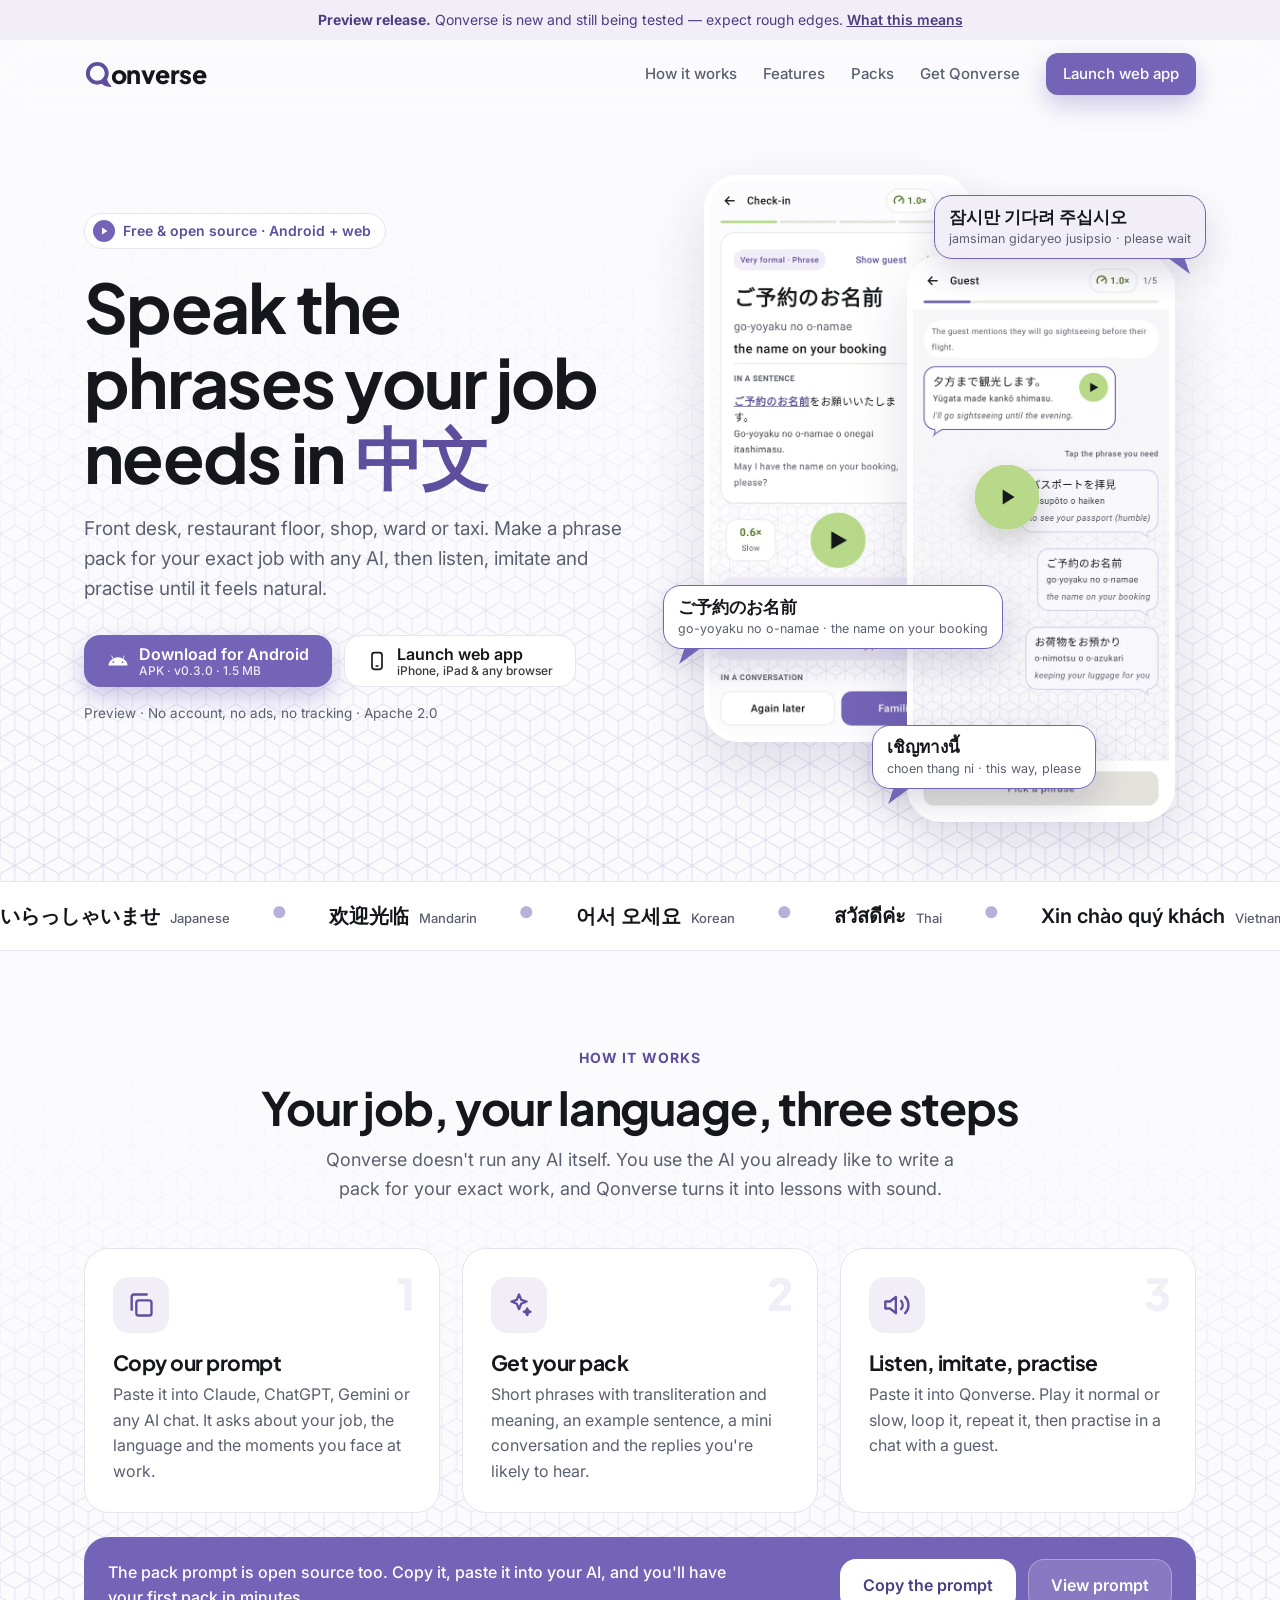
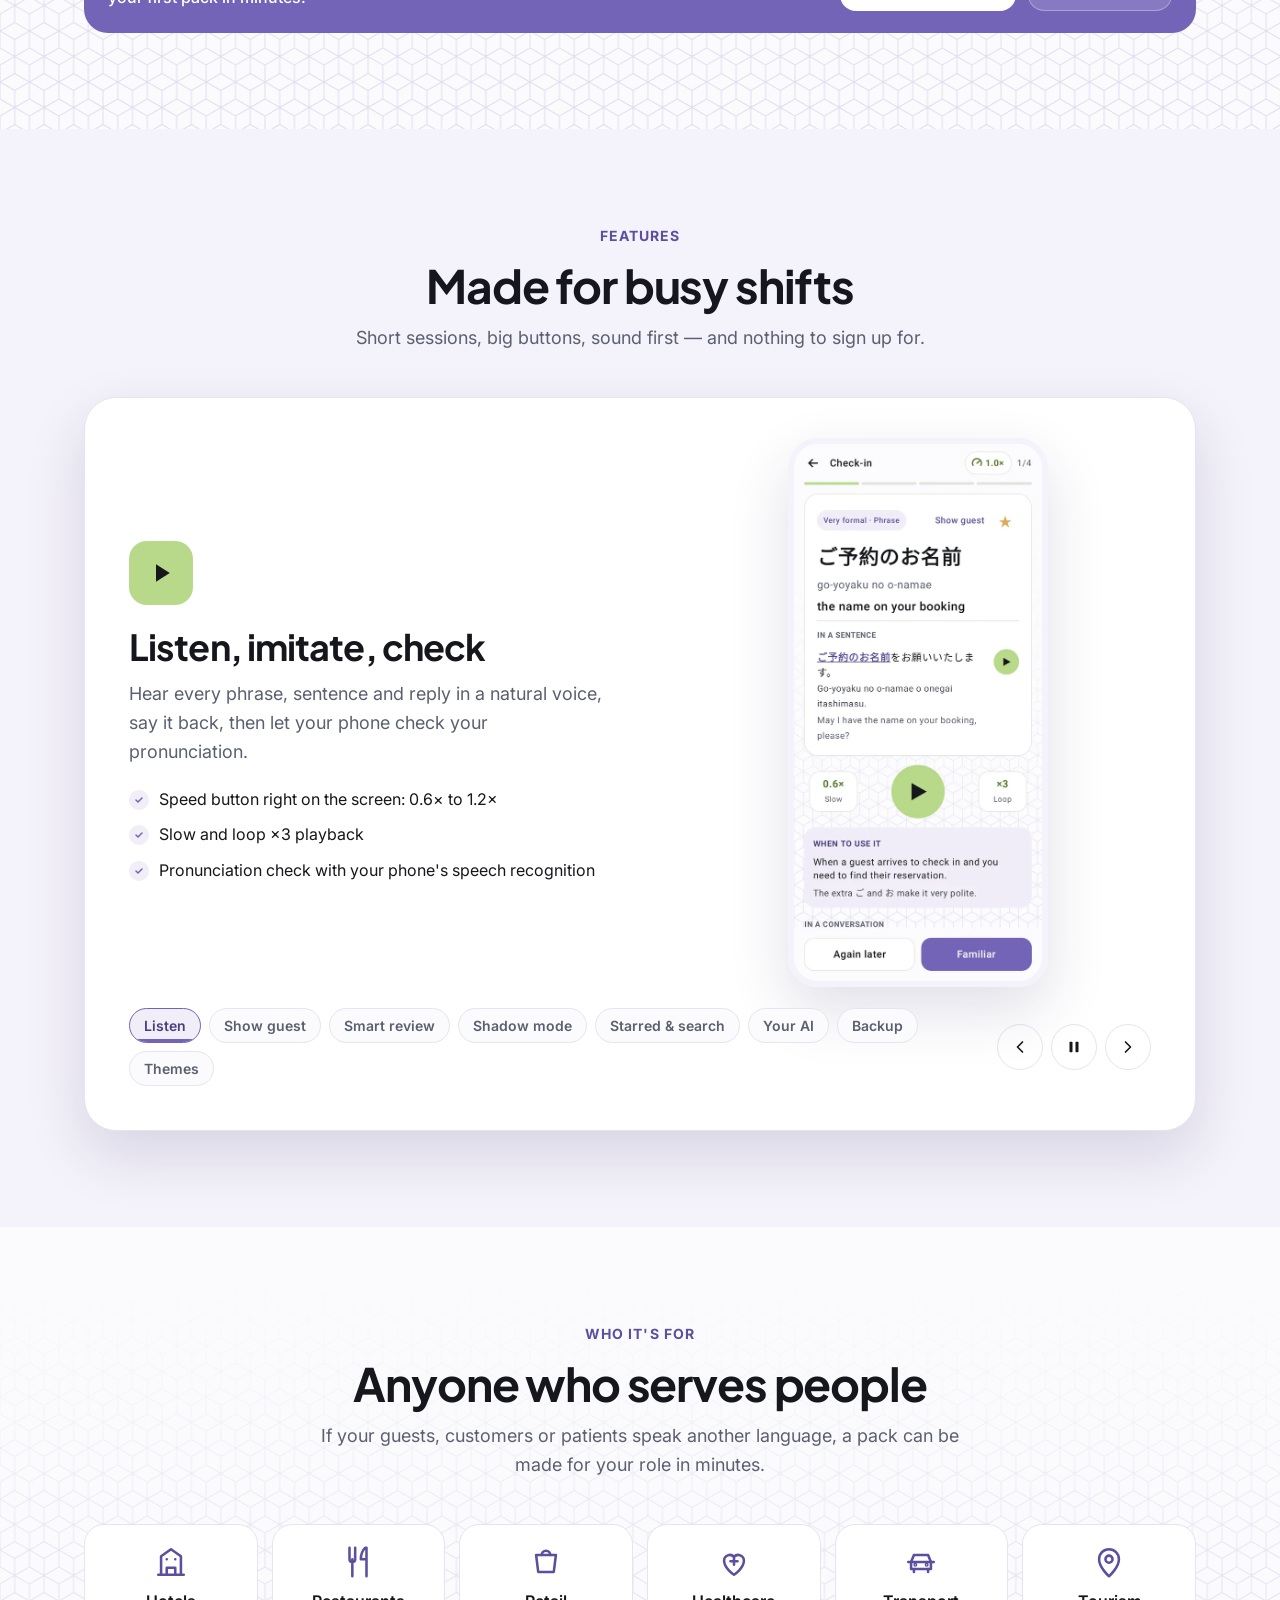
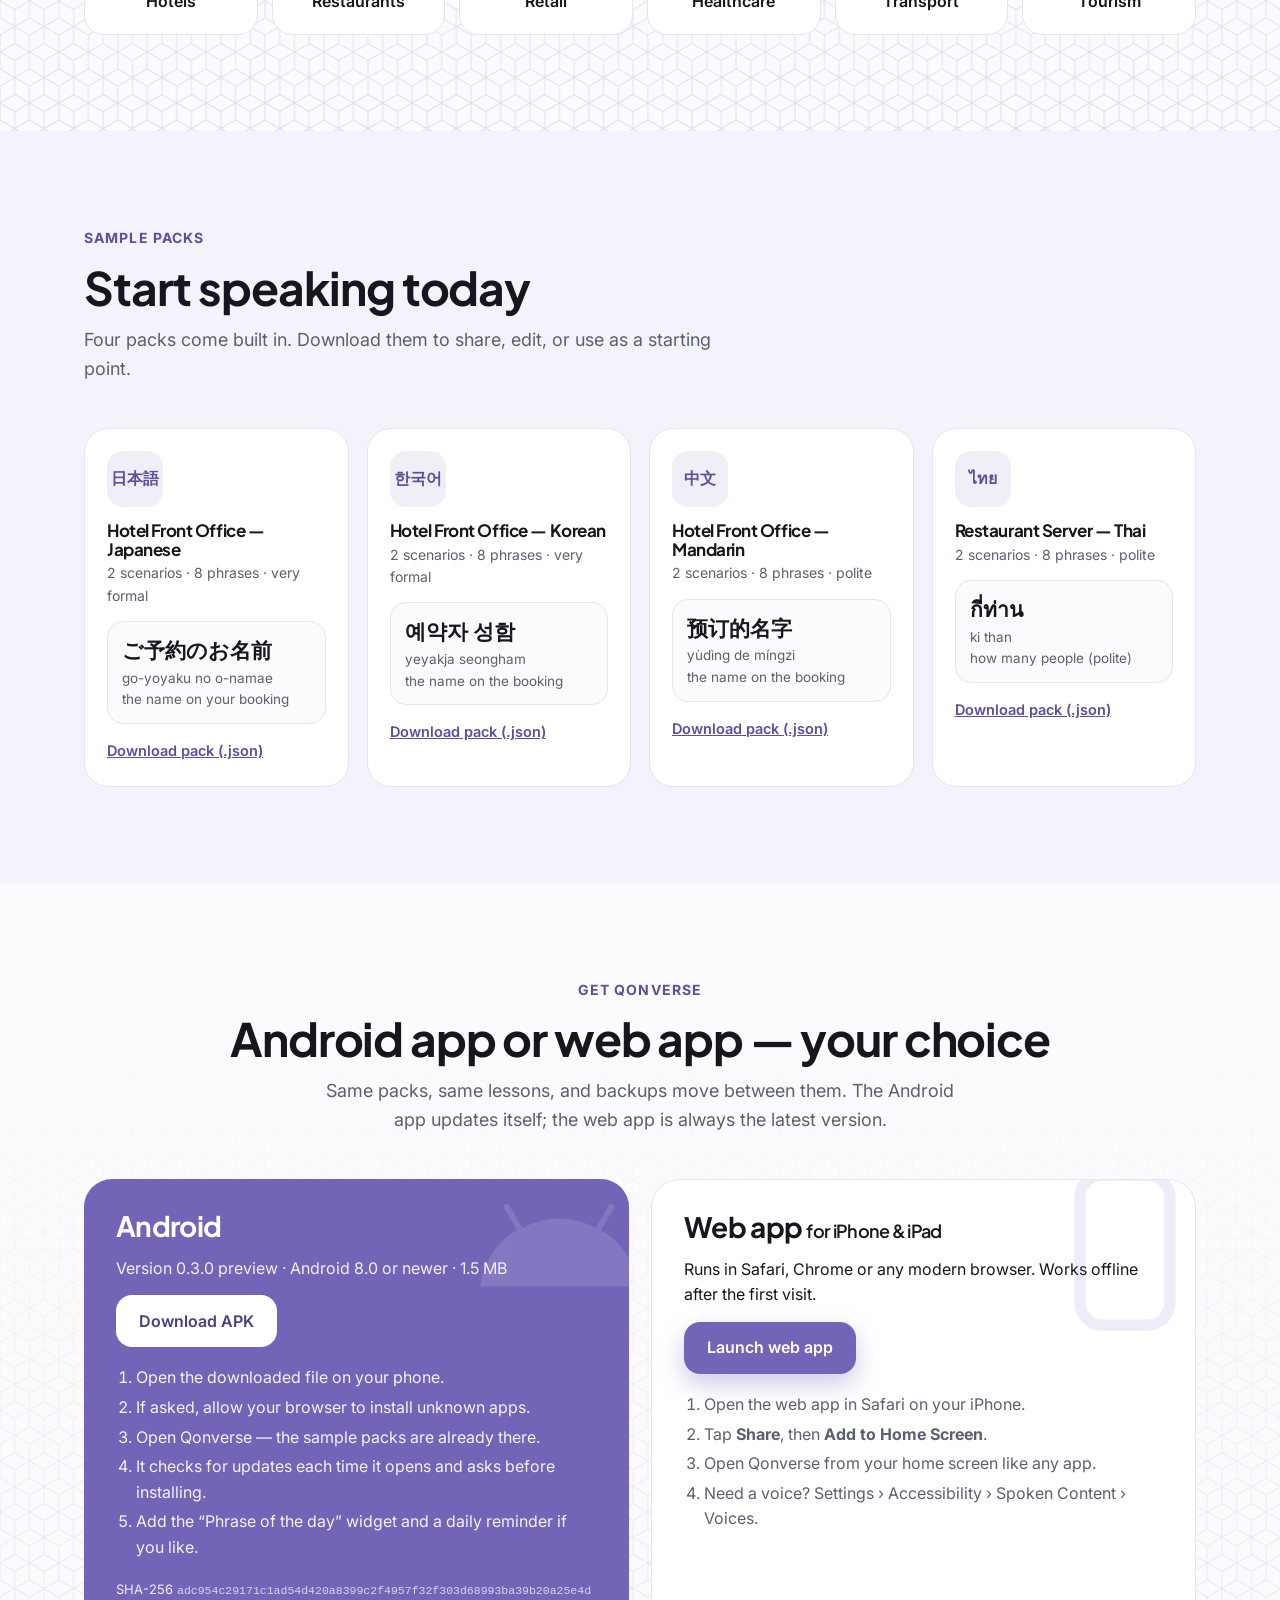
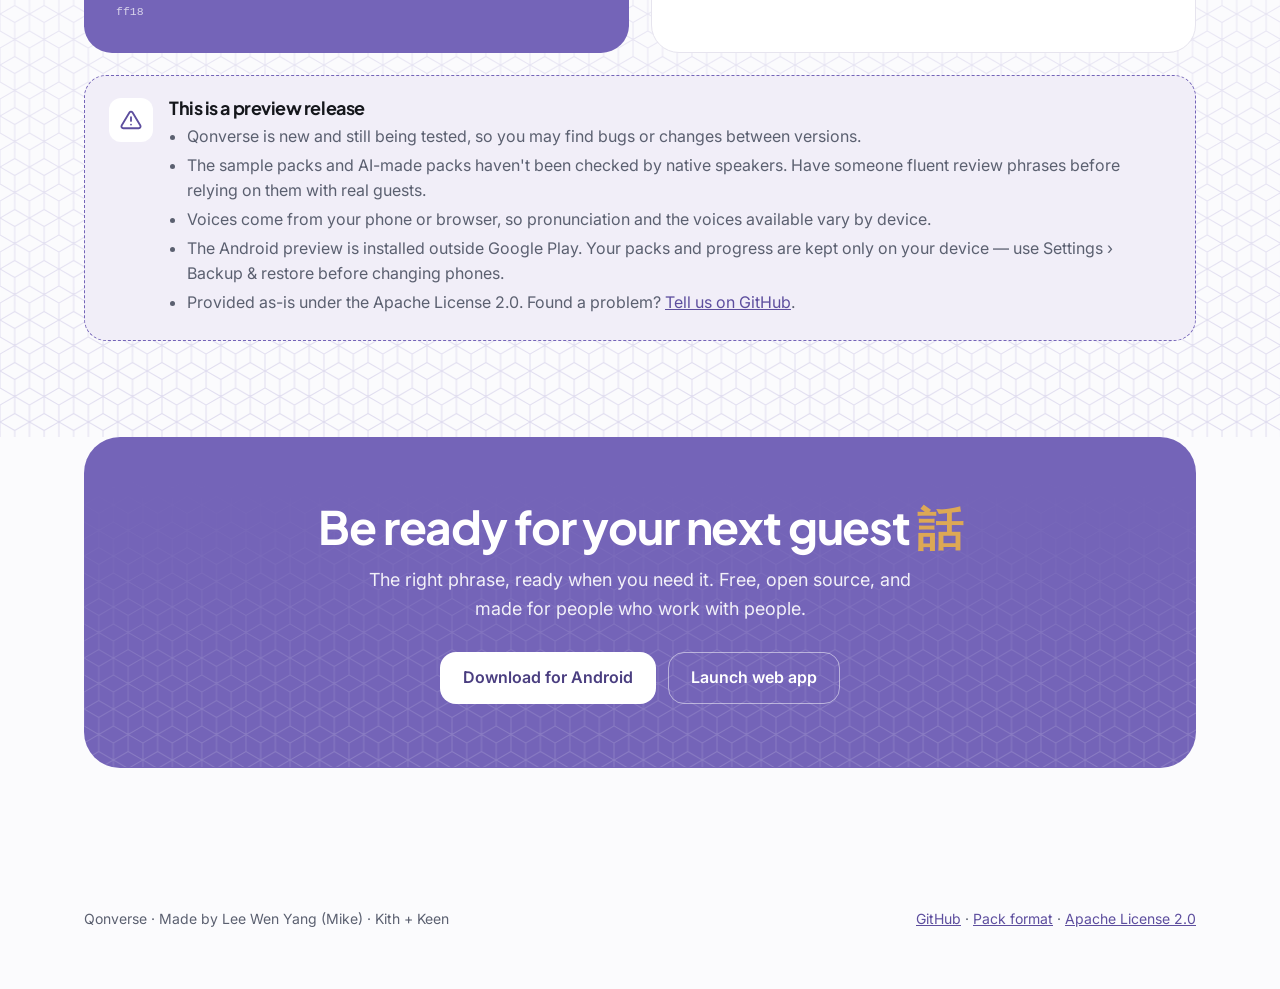
==== commit 9bab1764: "Qonverse 0.3.0: backup, speed button, show guest, search, review and more - Backup & restore in one " ====
--- a/docs/index.html
+++ b/docs/index.html
@@ -254,9 +254,9 @@
       <h1>Speak the phrases your job needs in <span class="rotator" id="rotator" aria-live="off"><span>日本語</span></span></h1>
       <p class="lead">Front desk, restaurant floor, shop, ward or taxi. Make a phrase pack for your exact job with any AI, then listen, imitate and practise until it feels natural.</p>
       <div class="cta">
-        <a class="btn btn-primary" href="download/Qonverse-0.2.0.apk" download>
+        <a class="btn btn-primary" href="download/Qonverse-0.3.0.apk" download>
           <svg width="22" height="22" viewBox="0 0 24 24" fill="currentColor" aria-hidden="true"><path d="M17.6 9.5 19.3 6.6a.4.4 0 0 0-.7-.4l-1.7 3a10.4 10.4 0 0 0-9.8 0l-1.7-3a.4.4 0 1 0-.7.4l1.7 2.9A9.7 9.7 0 0 0 1.5 17h21a9.7 9.7 0 0 0-4.9-7.5ZM7 14.3a1 1 0 1 1 0-2 1 1 0 0 1 0 2Zm10 0a1 1 0 1 1 0-2 1 1 0 0 1 0 2Z"/></svg>
-          <span class="two">Download for Android<small>APK · v0.2.0 · 1.3 MB</small></span>
+          <span class="two">Download for Android<small>APK · v0.3.0 · 1.5 MB</small></span>
         </a>
         <a class="btn btn-ghost" href="app/">
           <svg width="20" height="20" viewBox="0 0 24 24" fill="none" stroke="currentColor" stroke-width="2" stroke-linecap="round" stroke-linejoin="round" aria-hidden="true"><rect x="6" y="2" width="12" height="20" rx="3"/><path d="M11 18h2"/></svg>
@@ -304,14 +304,16 @@
   <div class="wrap">
     <div class="center reveal"><div class="kicker">Features</div><h2 class="sec-title">Made for busy shifts</h2><p class="sec-lead">Short sessions, big buttons, sound first — and nothing to sign up for.</p></div>
     <div class="carousel reveal" id="carousel" aria-roledescription="carousel" aria-label="Qonverse features">
-      <div class="slides" aria-live="polite"><div class="slide on" id="slide-listen" role="tabpanel" aria-roledescription="slide" aria-label="1 of 6: Listen and imitate"><div><div class="ic audio"><svg width="30" height="30" viewBox="0 0 24 24" fill="currentColor" aria-hidden="true"><path d="M8 5v14l11-7z"/></svg></div><h3>Listen and imitate</h3><p>Hear every phrase, sentence and reply in a natural voice, then say it back until it sticks.</p><ul><li>Normal, slow (0.6×) and loop ×3 playback</li><li>A big play button, easy to hit between guests</li><li>Every line of every conversation can be played</li></ul></div><div class="shot"><img src="img/03-phrase.webp" width="540" height="1169" alt="Phrase screen with play controls" loading="lazy"></div></div>
-        <div class="slide" id="slide-chat" role="tabpanel" aria-roledescription="slide" aria-label="2 of 6: Practise as a chat"><div><div class="ic box"><svg width="30" height="30" viewBox="0 0 24 24" fill="none" stroke="currentColor" stroke-width="2" stroke-linecap="round" stroke-linejoin="round" aria-hidden="true"><path d="M21 12a8 8 0 0 1-11.6 7.1L4 20l1-4.6A8 8 0 1 1 21 12z"/><path d="M8.5 11h.01M12 11h.01M15.5 11h.01"/></svg></div><h3>Practise as a chat</h3><p>The guest says something; you tap the phrase you need. Get it right and it&#x27;s spoken back for you to copy.</p><ul><li>Real situations from your own job</li><li>Speech-bubble chat, just like a messaging app</li><li>Phrases you know are marked familiar</li></ul></div><div class="shot"><img src="img/04-practice.webp" width="540" height="1169" alt="Chat-style review screen" loading="lazy"></div></div>
-        <div class="slide" id="slide-ai" role="tabpanel" aria-roledescription="slide" aria-label="3 of 6: Made by your AI, for your job"><div><div class="ic box"><svg width="30" height="30" viewBox="0 0 24 24" fill="none" stroke="currentColor" stroke-width="2" stroke-linecap="round" stroke-linejoin="round" aria-hidden="true"><path d="M12 3l1.9 4.6L18.5 9l-4.6 1.9L12 15.5l-1.9-4.6L5.5 9l4.6-1.4z"/><path d="M19 15l.8 2 2 .8-2 .8-.8 2-.8-2-2-.8 2-.8z"/></svg></div><h3>Made by your AI, for your job</h3><p>Copy one prompt into any AI chat. It interviews you and writes a pack for your exact role and guests.</p><ul><li>Works with Claude, ChatGPT, Gemini and more</li><li>Paste it in, or import a file from a colleague</li><li>Packs sent in parts are joined automatically</li></ul></div><div class="shot"><img src="img/05-add.webp" width="540" height="1169" alt="Add a pack screen" loading="lazy"></div></div>
-        <div class="slide" id="slide-read" role="tabpanel" aria-roledescription="slide" aria-label="4 of 6: Read it even if you can&#x27;t read it"><div><div class="ic box"><svg width="30" height="30" viewBox="0 0 24 24" fill="none" stroke="currentColor" stroke-width="2" stroke-linecap="round" stroke-linejoin="round" aria-hidden="true"><path d="M4 7h10M9 4v3M6 7c1 4 4 7 8 8M13 7c-1 4-4 7-8 8M14 20l3.5-8 3.5 8M15 17.5h5"/></svg></div><h3>Read it even if you can&#x27;t read it</h3><p>Japanese, Chinese, Korean, Thai and other scripts always come with English-letter transliteration and meaning.</p><ul><li>Romaji, pinyin, Korean and Thai romanisation</li><li>Short phrases, not grammar lessons</li><li>Each phrase shown in a full sentence</li></ul></div><div class="shot"><img src="img/02-pack.webp" width="540" height="1169" alt="Pack screen with scenarios in Japanese and romaji" loading="lazy"></div></div>
-        <div class="slide" id="slide-voices" role="tabpanel" aria-roledescription="slide" aria-label="5 of 6: Your phone&#x27;s own voices"><div><div class="ic audio"><svg width="30" height="30" viewBox="0 0 24 24" fill="none" stroke="currentColor" stroke-width="2" stroke-linecap="round" aria-hidden="true"><path d="M3 18v-6a9 9 0 0 1 18 0v6"/><path d="M21 19a2 2 0 0 1-2 2h-1v-6h3zM3 19a2 2 0 0 0 2 2h1v-6H3z"/></svg></div><h3>Your phone&#x27;s own voices</h3><p>Uses the free speech voices already on your phone or computer, with up to four voices per language.</p><ul><li>Works offline once voices are downloaded</li><li>Choose a voice for each language</li><li>Adjust normal and slow speed</li></ul></div><div class="shot"><img src="img/06-settings.webp" width="540" height="1169" alt="Settings screen with voices and speed" loading="lazy"></div></div>
-        <div class="slide" id="slide-themes" role="tabpanel" aria-roledescription="slide" aria-label="6 of 6: Day, dark and AMOLED"><div><div class="ic box"><svg width="30" height="30" viewBox="0 0 24 24" fill="none" stroke="currentColor" stroke-width="2" stroke-linecap="round" stroke-linejoin="round" aria-hidden="true"><path d="M21 12.8A9 9 0 1 1 11.2 3a7 7 0 0 0 9.8 9.8z"/></svg></div><h3>Day, dark and AMOLED</h3><p>Calm violet by day, soft indigo at night, and true black to save battery on OLED screens.</p><ul><li>Gentle colours that are easy on the eyes</li><li>Follows your phone&#x27;s setting on Auto</li><li>Isometric cube wallpaper throughout</li></ul></div><div class="shot"><img src="img/07-home-dark.webp" width="540" height="1169" alt="Home screen in dark mode" loading="lazy"></div></div></div>
+      <div class="slides" aria-live="polite"><div class="slide on" id="slide-listen" role="tabpanel" aria-roledescription="slide" aria-label="1 of 8: Listen, imitate, check"><div><div class="ic audio"><svg width="30" height="30" viewBox="0 0 24 24" fill="currentColor" aria-hidden="true"><path d="M8 5v14l11-7z"/></svg></div><h3>Listen, imitate, check</h3><p>Hear every phrase, sentence and reply in a natural voice, say it back, then let your phone check your pronunciation.</p><ul><li>Speed button right on the screen: 0.6× to 1.2×</li><li>Slow and loop ×3 playback</li><li>Pronunciation check with your phone&#x27;s speech recognition</li></ul></div><div class="shot"><img src="img/03-phrase.webp" width="540" height="1169" alt="Phrase screen with speed, play and pronunciation controls" loading="lazy"></div></div>
+        <div class="slide" id="slide-guest" role="tabpanel" aria-roledescription="slide" aria-label="2 of 8: Show it to your guest"><div><div class="ic box"><svg width="30" height="30" viewBox="0 0 24 24" fill="none" stroke="currentColor" stroke-width="2" stroke-linecap="round" stroke-linejoin="round" aria-hidden="true"><path d="M2 12s3.5-7 10-7 10 7 10 7-3.5 7-10 7S2 12 2 12z"/><circle cx="12" cy="12" r="3"/></svg></div><h3>Show it to your guest</h3><p>Busy lobby or unsure of your accent? Flip the phrase into big, clear text for the guest to read, with a play button.</p><ul><li>Large print, readable across the counter</li><li>Full sentence with meaning underneath</li><li>Plays aloud for the guest too</li></ul></div><div class="shot"><img src="img/08-show-guest.webp" width="540" height="1169" alt="Large show-to-guest card in Japanese" loading="lazy"></div></div>
+        <div class="slide" id="slide-chat" role="tabpanel" aria-roledescription="slide" aria-label="3 of 8: Smarter review, as a chat"><div><div class="ic box"><svg width="30" height="30" viewBox="0 0 24 24" fill="none" stroke="currentColor" stroke-width="2" stroke-linecap="round" stroke-linejoin="round" aria-hidden="true"><path d="M21 12a8 8 0 0 1-11.6 7.1L4 20l1-4.6A8 8 0 1 1 21 12z"/><path d="M8.5 11h.01M12 11h.01M15.5 11h.01"/></svg></div><h3>Smarter review, as a chat</h3><p>The guest speaks; you tap the phrase you need. Spaced repetition brings back the ones you miss and spaces out the ones you know.</p><ul><li>Today&#x27;s review: what&#x27;s due plus a few new phrases</li><li>Speech-bubble chat, just like a messaging app</li><li>Daily reminder and phrase-of-the-day widget on Android</li></ul></div><div class="shot"><img src="img/04-practice.webp" width="540" height="1169" alt="Chat-style review screen" loading="lazy"></div></div>
+        <div class="slide" id="slide-shadow" role="tabpanel" aria-roledescription="slide" aria-label="4 of 8: Hands-free shadow mode"><div><div class="ic audio"><svg width="30" height="30" viewBox="0 0 24 24" fill="none" stroke="currentColor" stroke-width="2" stroke-linecap="round" aria-hidden="true"><path d="M3 18v-6a9 9 0 0 1 18 0v6"/><path d="M21 19a2 2 0 0 1-2 2h-1v-6h3zM3 19a2 2 0 0 0 2 2h1v-6H3z"/></svg></div><h3>Hands-free shadow mode</h3><p>Put your earphones in: each phrase plays, pauses for you to repeat, then moves on. Perfect for the commute.</p><ul><li>Each phrase twice, with time to repeat</li><li>Pause, back and next at any time</li><li>Keeps the screen on while you practise</li></ul></div><div class="shot"><img src="img/09-shadow.webp" width="540" height="1169" alt="Shadow mode screen" loading="lazy"></div></div>
+        <div class="slide" id="slide-star" role="tabpanel" aria-roledescription="slide" aria-label="5 of 8: Starred phrases and search"><div><div class="ic box"><svg width="30" height="30" viewBox="0 0 24 24" fill="none" stroke="currentColor" stroke-width="2" stroke-linejoin="round" aria-hidden="true"><path d="m12 3 2.7 5.6 6.1.9-4.4 4.3 1 6.1L12 17l-5.4 2.9 1-6.1-4.4-4.3 6.1-.9z"/></svg></div><h3>Starred phrases and search</h3><p>Star the phrases you use every shift for one-tap access, and search every pack in English or the other language.</p><ul><li>Your shift&#x27;s key phrases in one list</li><li>Search “bill” and find お会計, 계산서, 刷卡…</li><li>Tap any result to practise it</li></ul></div><div class="shot"><img src="img/10-search.webp" width="540" height="1169" alt="Search results for bill across packs" loading="lazy"></div></div>
+        <div class="slide" id="slide-ai" role="tabpanel" aria-roledescription="slide" aria-label="6 of 8: Made by your AI, for your job"><div><div class="ic box"><svg width="30" height="30" viewBox="0 0 24 24" fill="none" stroke="currentColor" stroke-width="2" stroke-linecap="round" stroke-linejoin="round" aria-hidden="true"><path d="M12 3l1.9 4.6L18.5 9l-4.6 1.9L12 15.5l-1.9-4.6L5.5 9l4.6-1.4z"/><path d="M19 15l.8 2 2 .8-2 .8-.8 2-.8-2-2-.8 2-.8z"/></svg></div><h3>Made by your AI, for your job</h3><p>Copy one prompt into any AI chat. It interviews you and writes a pack for your exact role and guests.</p><ul><li>Works with Claude, ChatGPT, Gemini and more</li><li>Paste it in, or import a file from a colleague</li><li>Every line with transliteration and meaning</li></ul></div><div class="shot"><img src="img/05-add.webp" width="540" height="1169" alt="Add a pack screen" loading="lazy"></div></div>
+        <div class="slide" id="slide-backup" role="tabpanel" aria-roledescription="slide" aria-label="7 of 8: Back up and switch phones"><div><div class="ic box"><svg width="30" height="30" viewBox="0 0 24 24" fill="none" stroke="currentColor" stroke-width="2" stroke-linecap="round" stroke-linejoin="round" aria-hidden="true"><path d="M7 18a5 5 0 1 1 .9-9.9A6 6 0 0 1 19 10a4 4 0 0 1-1 8z"/><path d="M12 12v6M9.5 14.5 12 12l2.5 2.5"/></svg></div><h3>Back up and switch phones</h3><p>Save your packs, progress and settings in one small file, then restore it on a new phone — Android or iPhone.</p><ul><li>Save to Google Drive, iCloud or email</li><li>Android backups restore in the iPhone web app</li><li>Gentle reminder if you haven&#x27;t backed up</li></ul></div><div class="shot"><img src="img/06-settings.webp" width="540" height="1169" alt="Settings with backup, reminder and voices" loading="lazy"></div></div>
+        <div class="slide" id="slide-themes" role="tabpanel" aria-roledescription="slide" aria-label="8 of 8: Day, dark and AMOLED"><div><div class="ic box"><svg width="30" height="30" viewBox="0 0 24 24" fill="none" stroke="currentColor" stroke-width="2" stroke-linecap="round" stroke-linejoin="round" aria-hidden="true"><path d="M21 12.8A9 9 0 1 1 11.2 3a7 7 0 0 0 9.8 9.8z"/></svg></div><h3>Day, dark and AMOLED</h3><p>Calm violet by day, soft indigo at night, and true black to save battery on OLED screens.</p><ul><li>Gentle colours that are easy on the eyes</li><li>Follows your phone&#x27;s setting on Auto</li><li>Isometric cube wallpaper throughout</li></ul></div><div class="shot"><img src="img/07-home-dark.webp" width="540" height="1169" alt="Home screen in dark mode" loading="lazy"></div></div></div>
       <div class="car-nav">
-        <div class="tabs" role="tablist" aria-label="Choose a feature"><button class="tab" role="tab" aria-controls="slide-listen" aria-selected="true">Listen<span class="fill"></span></button><button class="tab" role="tab" aria-controls="slide-chat" aria-selected="false">Chat practice<span class="fill"></span></button><button class="tab" role="tab" aria-controls="slide-ai" aria-selected="false">Your AI<span class="fill"></span></button><button class="tab" role="tab" aria-controls="slide-read" aria-selected="false">Transliteration<span class="fill"></span></button><button class="tab" role="tab" aria-controls="slide-voices" aria-selected="false">Voices<span class="fill"></span></button><button class="tab" role="tab" aria-controls="slide-themes" aria-selected="false">Themes<span class="fill"></span></button></div>
+        <div class="tabs" role="tablist" aria-label="Choose a feature"><button class="tab" role="tab" aria-controls="slide-listen" aria-selected="true">Listen<span class="fill"></span></button><button class="tab" role="tab" aria-controls="slide-guest" aria-selected="false">Show guest<span class="fill"></span></button><button class="tab" role="tab" aria-controls="slide-chat" aria-selected="false">Smart review<span class="fill"></span></button><button class="tab" role="tab" aria-controls="slide-shadow" aria-selected="false">Shadow mode<span class="fill"></span></button><button class="tab" role="tab" aria-controls="slide-star" aria-selected="false">Starred &amp; search<span class="fill"></span></button><button class="tab" role="tab" aria-controls="slide-ai" aria-selected="false">Your AI<span class="fill"></span></button><button class="tab" role="tab" aria-controls="slide-backup" aria-selected="false">Backup<span class="fill"></span></button><button class="tab" role="tab" aria-controls="slide-themes" aria-selected="false">Themes<span class="fill"></span></button></div>
         <div class="arrows">
           <button class="arrow" id="prev" aria-label="Previous feature"><svg width="20" height="20" viewBox="0 0 24 24" fill="none" stroke="currentColor" stroke-width="2" stroke-linecap="round" stroke-linejoin="round"><path d="m15 18-6-6 6-6"/></svg></button>
           <button class="arrow" id="pause" aria-label="Pause rotation"><svg width="18" height="18" viewBox="0 0 24 24" fill="currentColor" id="pauseIc"><rect x="6" y="5" width="4" height="14" rx="1"/><rect x="14" y="5" width="4" height="14" rx="1"/></svg></button>
@@ -356,20 +358,21 @@
 <section id="get" class="walled">
   <svg class="cubes" aria-hidden="true"><defs><pattern id="cube4" width="29.445" height="51" patternUnits="userSpaceOnUse"><path d="M-29.44 -34.00L-14.72 -42.50L0.00 -34.00L0.00 -17.00L-14.72 -8.50L-29.44 -17.00ZM-29.44 -34.00L-14.72 -25.50L0.00 -34.00M-14.72 -25.50L-14.72 -8.50M0.00 -34.00L14.72 -42.50L29.44 -34.00L29.44 -17.00L14.72 -8.50L0.00 -17.00ZM0.00 -34.00L14.72 -25.50L29.44 -34.00M14.72 -25.50L14.72 -8.50M29.44 -34.00L44.17 -42.50L58.89 -34.00L58.89 -17.00L44.17 -8.50L29.44 -17.00ZM29.44 -34.00L44.17 -25.50L58.89 -34.00M44.17 -25.50L44.17 -8.50M58.89 -34.00L73.61 -42.50L88.33 -34.00L88.33 -17.00L73.61 -8.50L58.89 -17.00ZM58.89 -34.00L73.61 -25.50L88.33 -34.00M73.61 -25.50L73.61 -8.50M-44.17 -8.50L-29.44 -17.00L-14.72 -8.50L-14.72 8.50L-29.44 17.00L-44.17 8.50ZM-44.17 -8.50L-29.44 0.00L-14.72 -8.50M-29.44 0.00L-29.44 17.00M-14.72 -8.50L0.00 -17.00L14.72 -8.50L14.72 8.50L0.00 17.00L-14.72 8.50ZM-14.72 -8.50L0.00 0.00L14.72 -8.50M0.00 0.00L0.00 17.00M14.72 -8.50L29.44 -17.00L44.17 -8.50L44.17 8.50L29.44 17.00L14.72 8.50ZM14.72 -8.50L29.44 0.00L44.17 -8.50M29.44 0.00L29.44 17.00M44.17 -8.50L58.89 -17.00L73.61 -8.50L73.61 8.50L58.89 17.00L44.17 8.50ZM44.17 -8.50L58.89 0.00L73.61 -8.50M58.89 0.00L58.89 17.00M-29.44 17.00L-14.72 8.50L0.00 17.00L0.00 34.00L-14.72 42.50L-29.44 34.00ZM-29.44 17.00L-14.72 25.50L0.00 17.00M-14.72 25.50L-14.72 42.50M0.00 17.00L14.72 8.50L29.44 17.00L29.44 34.00L14.72 42.50L0.00 34.00ZM0.00 17.00L14.72 25.50L29.44 17.00M14.72 25.50L14.72 42.50M29.44 17.00L44.17 8.50L58.89 17.00L58.89 34.00L44.17 42.50L29.44 34.00ZM29.44 17.00L44.17 25.50L58.89 17.00M44.17 25.50L44.17 42.50M58.89 17.00L73.61 8.50L88.33 17.00L88.33 34.00L73.61 42.50L58.89 34.00ZM58.89 17.00L73.61 25.50L88.33 17.00M73.61 25.50L73.61 42.50M-44.17 42.50L-29.44 34.00L-14.72 42.50L-14.72 59.50L-29.44 68.00L-44.17 59.50ZM-44.17 42.50L-29.44 51.00L-14.72 42.50M-29.44 51.00L-29.44 68.00M-14.72 42.50L0.00 34.00L14.72 42.50L14.72 59.50L0.00 68.00L-14.72 59.50ZM-14.72 42.50L0.00 51.00L14.72 42.50M0.00 51.00L0.00 68.00M14.72 42.50L29.44 34.00L44.17 42.50L44.17 59.50L29.44 68.00L14.72 59.50ZM14.72 42.50L29.44 51.00L44.17 42.50M29.44 51.00L29.44 68.00M44.17 42.50L58.89 34.00L73.61 42.50L73.61 59.50L58.89 68.00L44.17 59.50ZM44.17 42.50L58.89 51.00L73.61 42.50M58.89 51.00L58.89 68.00M-29.44 68.00L-14.72 59.50L0.00 68.00L0.00 85.00L-14.72 93.50L-29.44 85.00ZM-29.44 68.00L-14.72 76.50L0.00 68.00M-14.72 76.50L-14.72 93.50M0.00 68.00L14.72 59.50L29.44 68.00L29.44 85.00L14.72 93.50L0.00 85.00ZM0.00 68.00L14.72 76.50L29.44 68.00M14.72 76.50L14.72 93.50M29.44 68.00L44.17 59.50L58.89 68.00L58.89 85.00L44.17 93.50L29.44 85.00ZM29.44 68.00L44.17 76.50L58.89 68.00M44.17 76.50L44.17 93.50M58.89 68.00L73.61 59.50L88.33 68.00L88.33 85.00L73.61 93.50L58.89 85.00ZM58.89 68.00L73.61 76.50L88.33 68.00M73.61 76.50L73.61 93.50" fill="none" stroke="currentColor" stroke-width="1" stroke-linejoin="round"/></pattern></defs><rect width="100%" height="100%" fill="url(#cube4)"/></svg>
   <div class="wrap">
-    <div class="center reveal"><div class="kicker">Get Qonverse</div><h2 class="sec-title">Android app or web app — your choice</h2><p class="sec-lead">Same packs, same lessons. The Android app updates itself; the web app is always the latest version.</p></div>
+    <div class="center reveal"><div class="kicker">Get Qonverse</div><h2 class="sec-title">Android app or web app — your choice</h2><p class="sec-lead">Same packs, same lessons, and backups move between them. The Android app updates itself; the web app is always the latest version.</p></div>
     <div class="get">
       <div class="get-card android reveal">
         <svg class="big-ic" width="180" height="180" viewBox="0 0 24 24" fill="#fff" aria-hidden="true"><path d="M17.6 9.5 19.3 6.6a.4.4 0 0 0-.7-.4l-1.7 3a10.4 10.4 0 0 0-9.8 0l-1.7-3a.4.4 0 1 0-.7.4l1.7 2.9A9.7 9.7 0 0 0 1.5 17h21a9.7 9.7 0 0 0-4.9-7.5Z"/></svg>
         <h3>Android</h3>
-        <p>Version 0.2.0 preview · Android 8.0 or newer · 1.3 MB</p>
-        <a class="btn" href="download/Qonverse-0.2.0.apk" download>Download APK</a>
+        <p>Version 0.3.0 preview · Android 8.0 or newer · 1.5 MB</p>
+        <a class="btn" href="download/Qonverse-0.3.0.apk" download>Download APK</a>
         <ol>
           <li>Open the downloaded file on your phone.</li>
           <li>If asked, allow your browser to install unknown apps.</li>
           <li>Open Qonverse — the sample packs are already there.</li>
           <li>It checks for updates each time it opens and asks before installing.</li>
+          <li>Add the “Phrase of the day” widget and a daily reminder if you like.</li>
         </ol>
-        <p style="font-size:13px">SHA-256 <code>3ef7f48657cbb21d96a7d4995ccd9ca1ddd1a87b81c8d408ce5a05642afeef4d</code></p>
+        <p style="font-size:13px">SHA-256 <code>adc954c29171c1ad54d420a8399c2f4957f32f303d68993ba39b20a25e4dff18</code></p>
       </div>
       <div class="get-card web reveal" style="transition-delay:.12s">
         <svg class="big-ic" width="180" height="180" viewBox="0 0 24 24" fill="none" stroke="var(--box)" stroke-width="1.5" aria-hidden="true"><rect x="6" y="2" width="12" height="20" rx="3"/></svg>
@@ -392,7 +395,7 @@
           <li>Qonverse is new and still being tested, so you may find bugs or changes between versions.</li>
           <li>The sample packs and AI-made packs haven't been checked by native speakers. Have someone fluent review phrases before relying on them with real guests.</li>
           <li>Voices come from your phone or browser, so pronunciation and the voices available vary by device.</li>
-          <li>The Android preview is installed outside Google Play. Your packs and progress are kept only on your device.</li>
+          <li>The Android preview is installed outside Google Play. Your packs and progress are kept only on your device — use Settings › Backup &amp; restore before changing phones.</li>
           <li>Provided as-is under the Apache License 2.0. Found a problem? <a href="https://github.com/aadvark/Qonverse/issues">Tell us on GitHub</a>.</li>
         </ul>
       </div>
@@ -408,7 +411,7 @@
       <h2>Be ready for your next guest <span class="hanzi" lang="ja">話</span></h2>
       <p>The right phrase, ready when you need it. Free, open source, and made for people who work with people.</p>
       <div class="cta">
-        <a class="btn btn-light" href="download/Qonverse-0.2.0.apk" download>Download for Android</a>
+        <a class="btn btn-light" href="download/Qonverse-0.3.0.apk" download>Download for Android</a>
         <a class="btn btn-outline" href="app/">Launch web app</a>
       </div>
     </div>
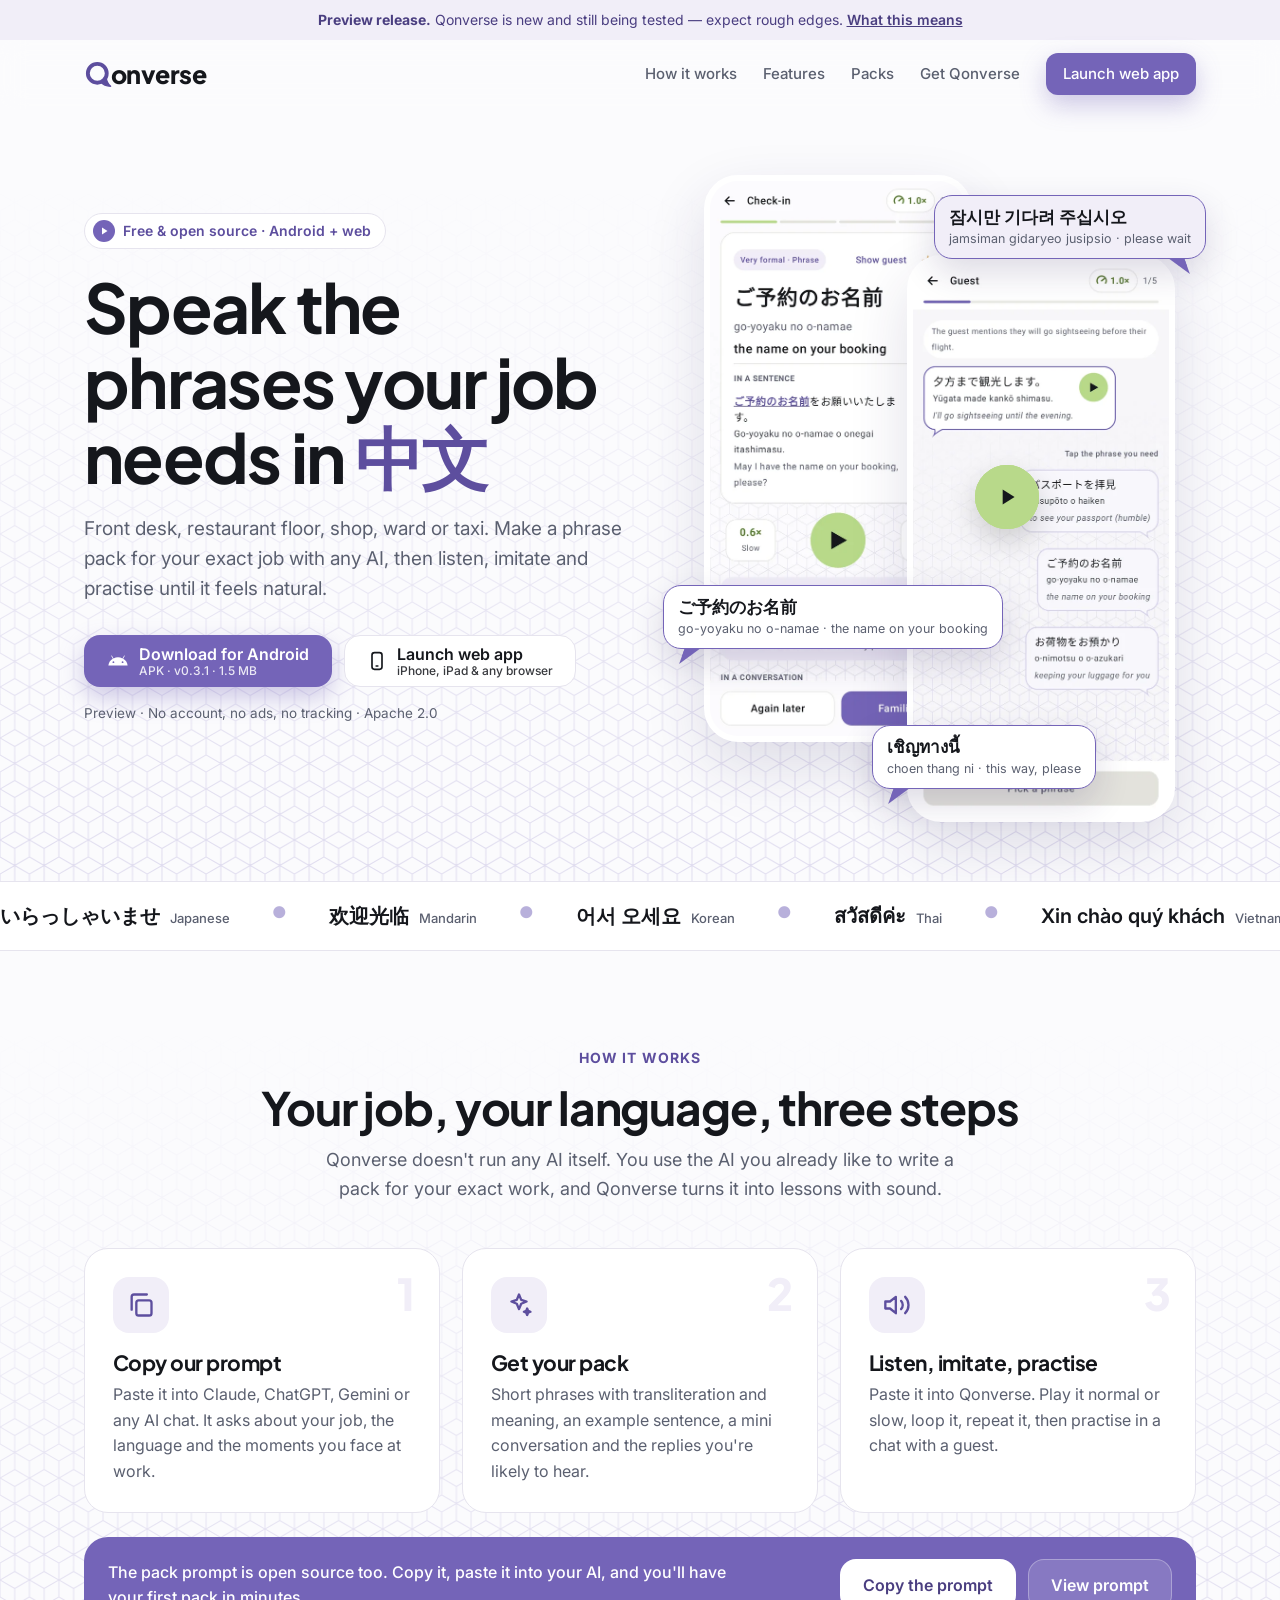
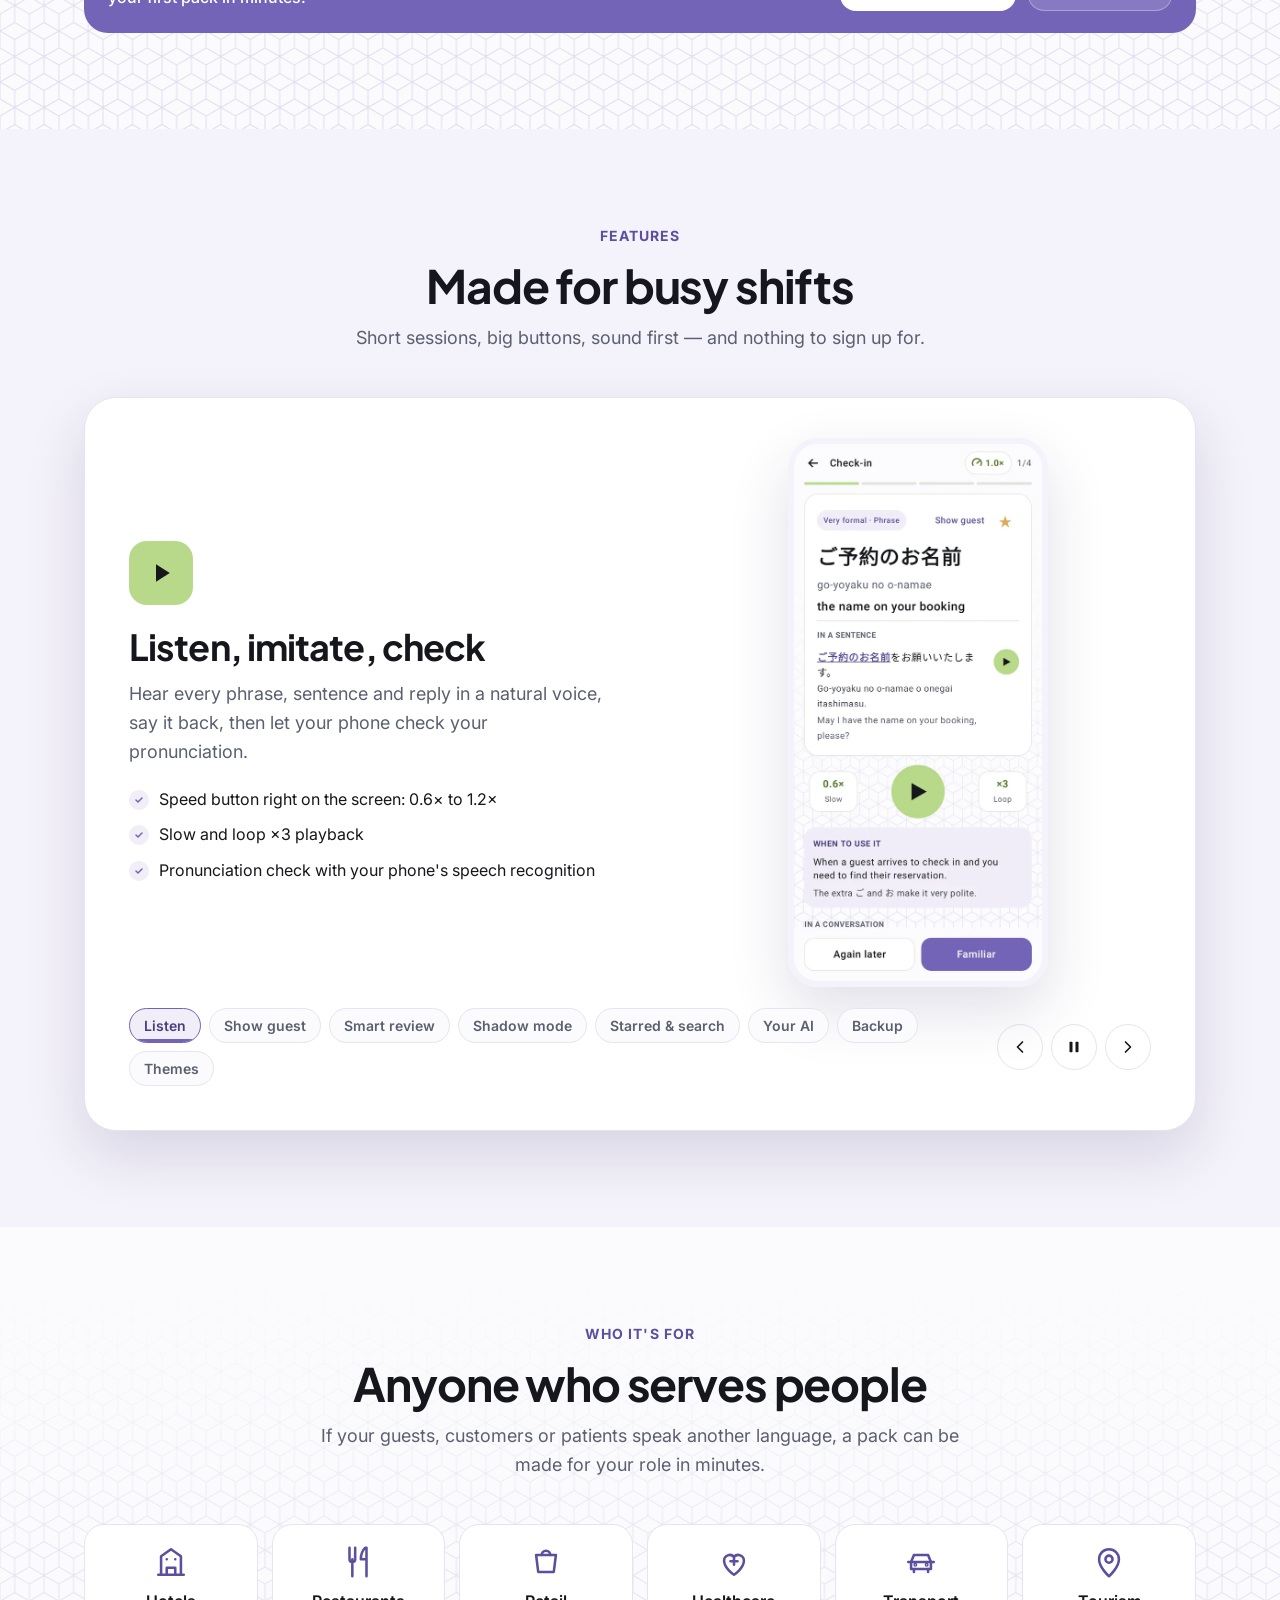
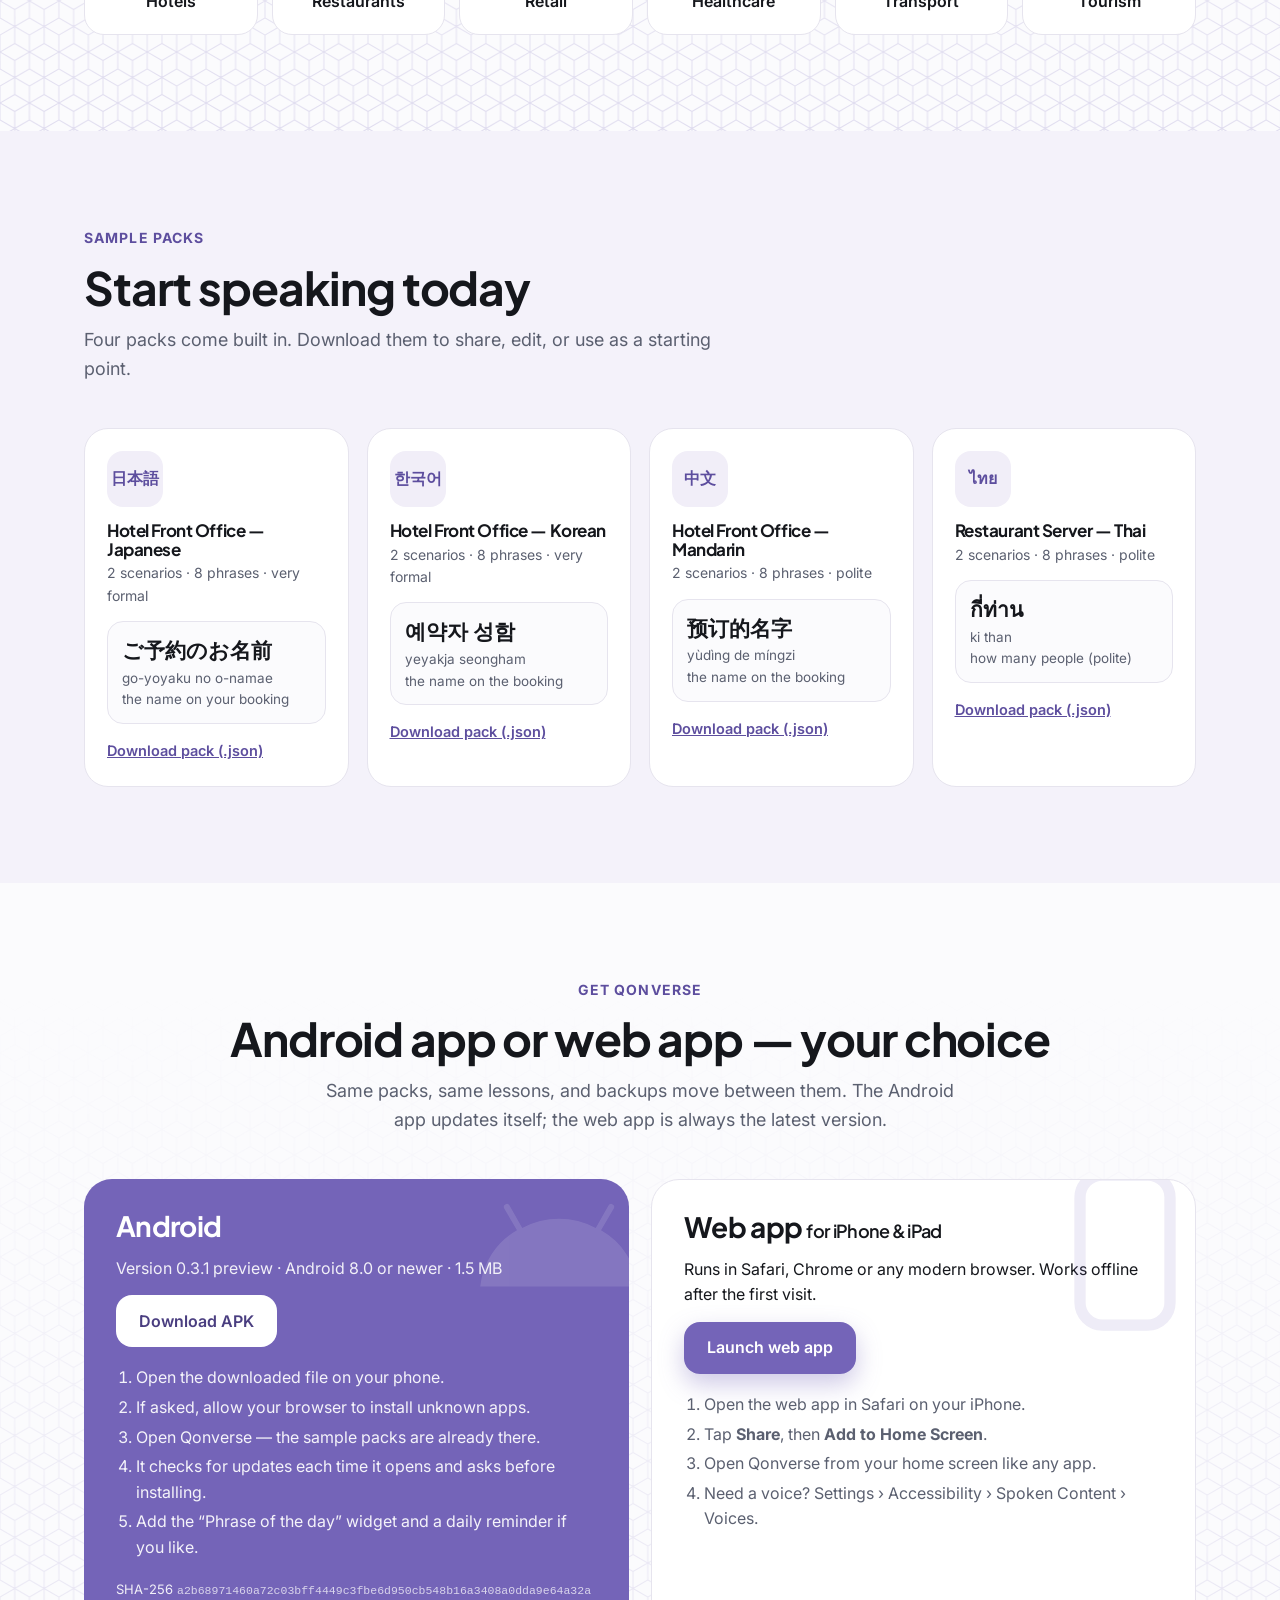
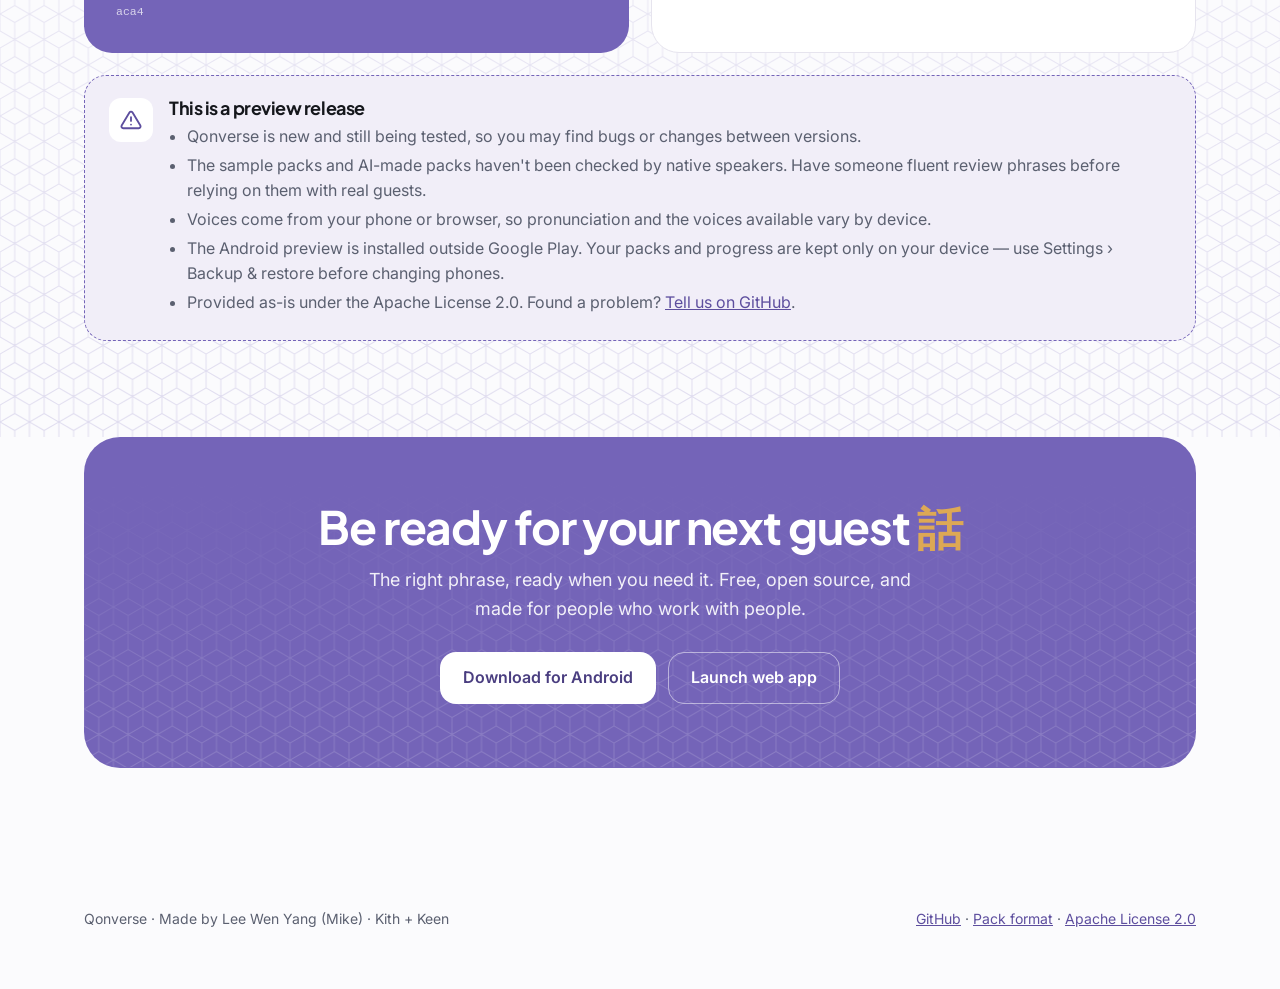
==== commit 8ee78cb5: "Qonverse 0.3.1: logical review answers and revised sample packs - Review choices are full replies th" ====
--- a/docs/index.html
+++ b/docs/index.html
@@ -254,9 +254,9 @@
       <h1>Speak the phrases your job needs in <span class="rotator" id="rotator" aria-live="off"><span>日本語</span></span></h1>
       <p class="lead">Front desk, restaurant floor, shop, ward or taxi. Make a phrase pack for your exact job with any AI, then listen, imitate and practise until it feels natural.</p>
       <div class="cta">
-        <a class="btn btn-primary" href="download/Qonverse-0.3.0.apk" download>
+        <a class="btn btn-primary" href="download/Qonverse-0.3.1.apk" download>
           <svg width="22" height="22" viewBox="0 0 24 24" fill="currentColor" aria-hidden="true"><path d="M17.6 9.5 19.3 6.6a.4.4 0 0 0-.7-.4l-1.7 3a10.4 10.4 0 0 0-9.8 0l-1.7-3a.4.4 0 1 0-.7.4l1.7 2.9A9.7 9.7 0 0 0 1.5 17h21a9.7 9.7 0 0 0-4.9-7.5ZM7 14.3a1 1 0 1 1 0-2 1 1 0 0 1 0 2Zm10 0a1 1 0 1 1 0-2 1 1 0 0 1 0 2Z"/></svg>
-          <span class="two">Download for Android<small>APK · v0.3.0 · 1.5 MB</small></span>
+          <span class="two">Download for Android<small>APK · v0.3.1 · 1.5 MB</small></span>
         </a>
         <a class="btn btn-ghost" href="app/">
           <svg width="20" height="20" viewBox="0 0 24 24" fill="none" stroke="currentColor" stroke-width="2" stroke-linecap="round" stroke-linejoin="round" aria-hidden="true"><rect x="6" y="2" width="12" height="20" rx="3"/><path d="M11 18h2"/></svg>
@@ -363,8 +363,8 @@
       <div class="get-card android reveal">
         <svg class="big-ic" width="180" height="180" viewBox="0 0 24 24" fill="#fff" aria-hidden="true"><path d="M17.6 9.5 19.3 6.6a.4.4 0 0 0-.7-.4l-1.7 3a10.4 10.4 0 0 0-9.8 0l-1.7-3a.4.4 0 1 0-.7.4l1.7 2.9A9.7 9.7 0 0 0 1.5 17h21a9.7 9.7 0 0 0-4.9-7.5Z"/></svg>
         <h3>Android</h3>
-        <p>Version 0.3.0 preview · Android 8.0 or newer · 1.5 MB</p>
-        <a class="btn" href="download/Qonverse-0.3.0.apk" download>Download APK</a>
+        <p>Version 0.3.1 preview · Android 8.0 or newer · 1.5 MB</p>
+        <a class="btn" href="download/Qonverse-0.3.1.apk" download>Download APK</a>
         <ol>
           <li>Open the downloaded file on your phone.</li>
           <li>If asked, allow your browser to install unknown apps.</li>
@@ -372,7 +372,7 @@
           <li>It checks for updates each time it opens and asks before installing.</li>
           <li>Add the “Phrase of the day” widget and a daily reminder if you like.</li>
         </ol>
-        <p style="font-size:13px">SHA-256 <code>adc954c29171c1ad54d420a8399c2f4957f32f303d68993ba39b20a25e4dff18</code></p>
+        <p style="font-size:13px">SHA-256 <code>a2b68971460a72c03bff4449c3fbe6d950cb548b16a3408a0dda9e64a32aaca4</code></p>
       </div>
       <div class="get-card web reveal" style="transition-delay:.12s">
         <svg class="big-ic" width="180" height="180" viewBox="0 0 24 24" fill="none" stroke="var(--box)" stroke-width="1.5" aria-hidden="true"><rect x="6" y="2" width="12" height="20" rx="3"/></svg>
@@ -411,7 +411,7 @@
       <h2>Be ready for your next guest <span class="hanzi" lang="ja">話</span></h2>
       <p>The right phrase, ready when you need it. Free, open source, and made for people who work with people.</p>
       <div class="cta">
-        <a class="btn btn-light" href="download/Qonverse-0.3.0.apk" download>Download for Android</a>
+        <a class="btn btn-light" href="download/Qonverse-0.3.1.apk" download>Download for Android</a>
         <a class="btn btn-outline" href="app/">Launch web app</a>
       </div>
     </div>
